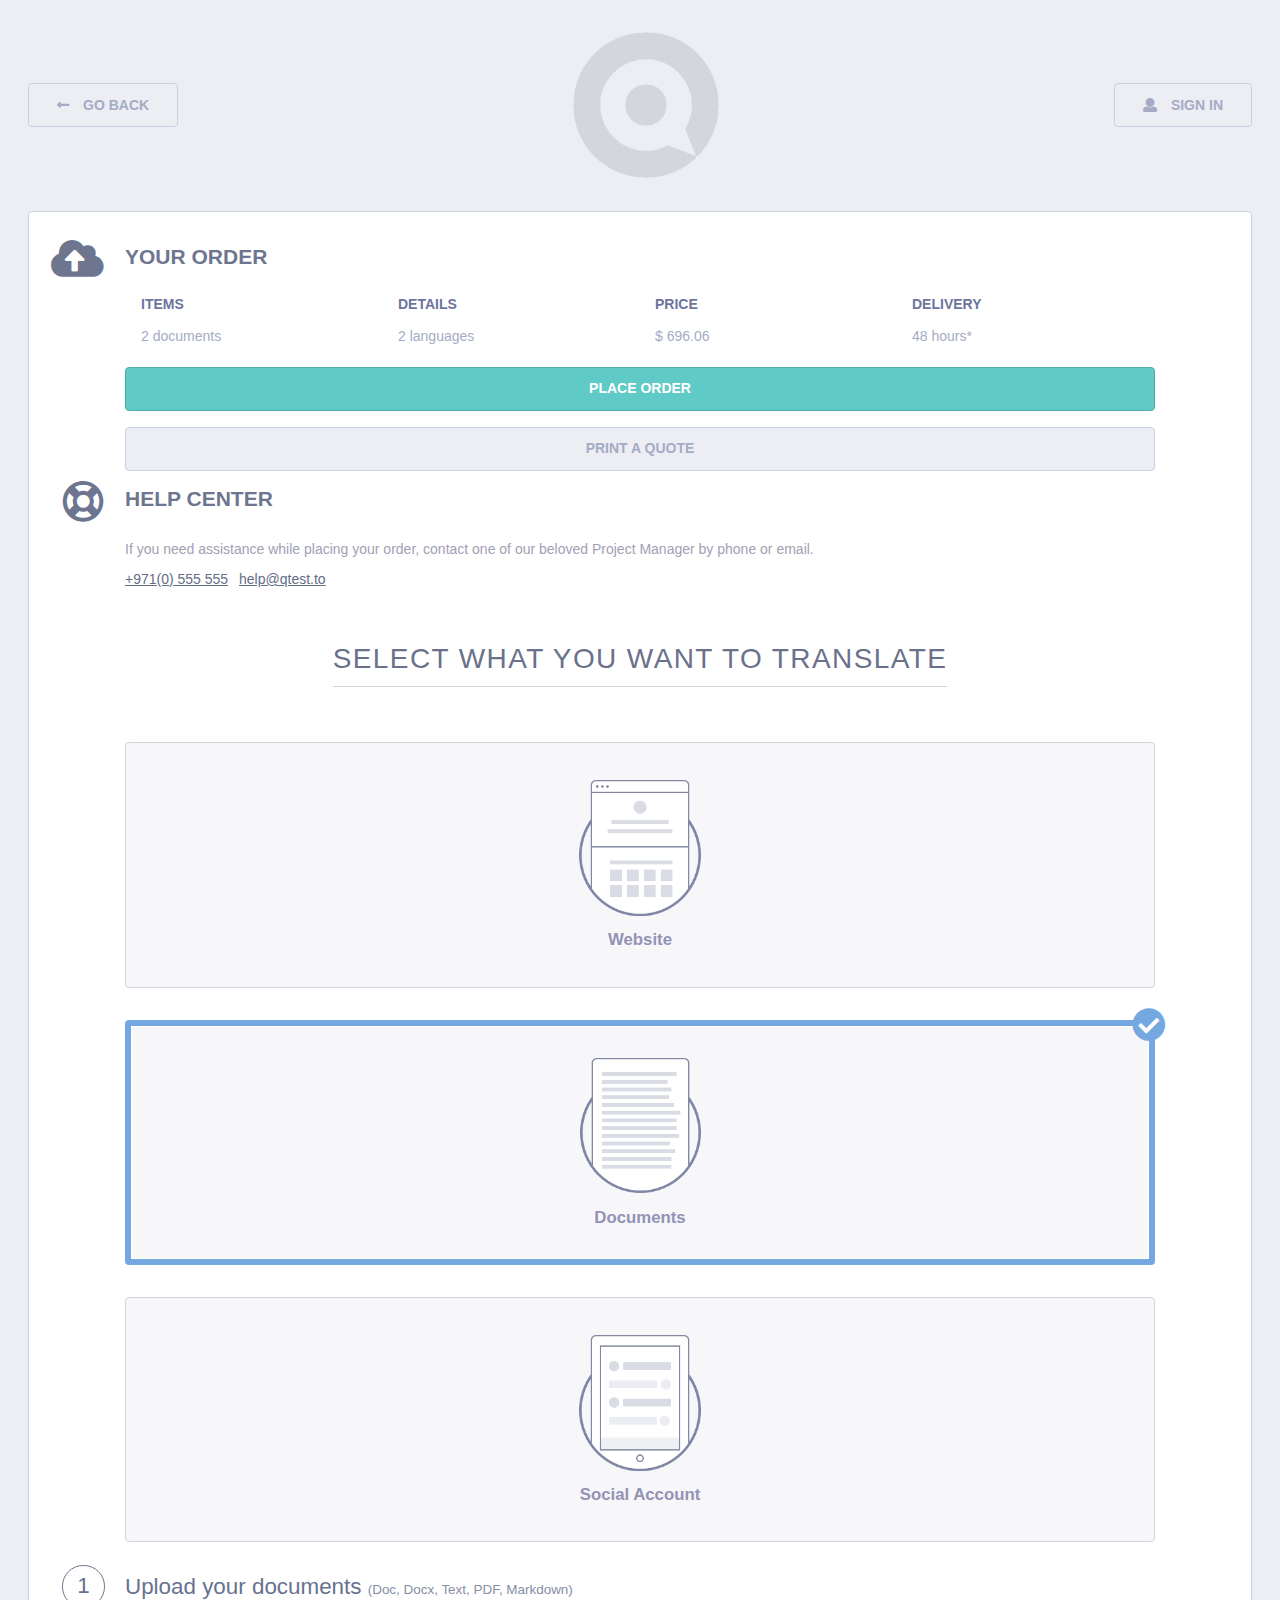
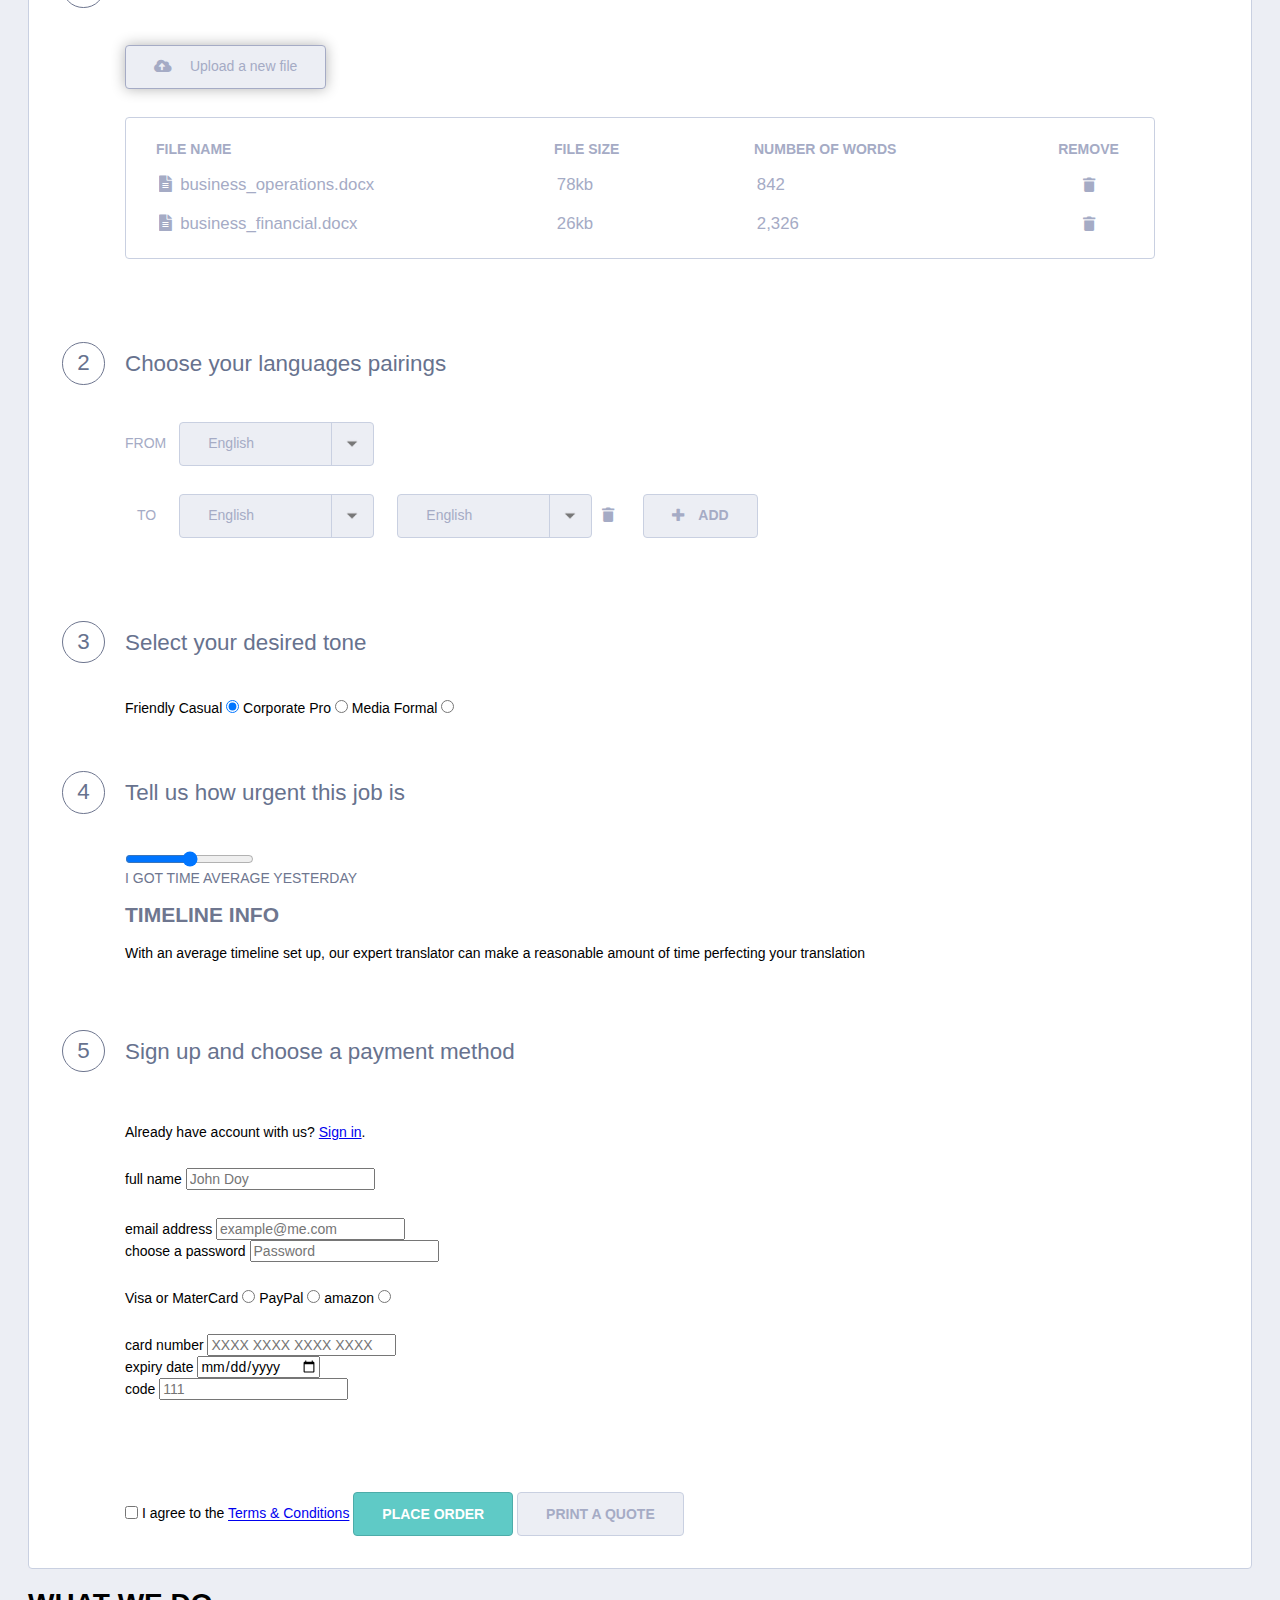
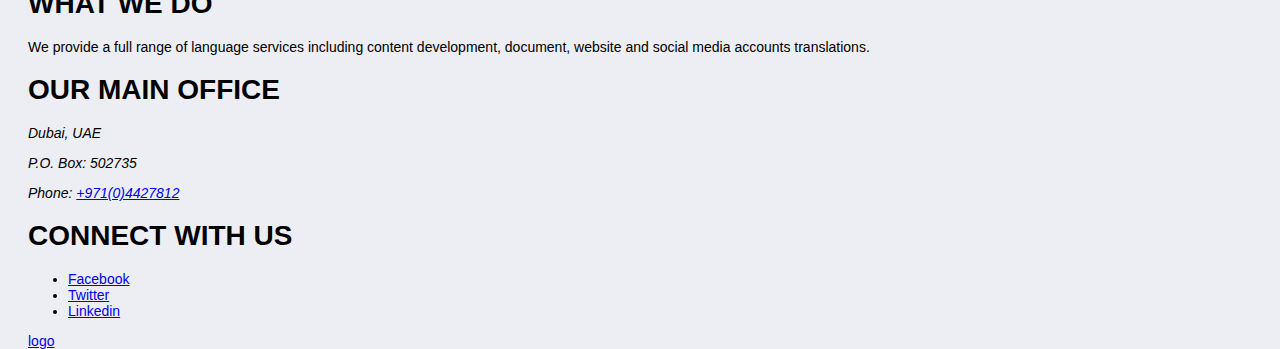
==== index.html @ b9c87af6 "workshop - part X" ====
<!DOCTYPE html>
<html lang="en">
<head>
    <meta charset="UTF-8">
    <title>Form</title>
    <link href="src/styles/main.css" rel="stylesheet" />
</head>
<body>
    <header class="header">
        <div class="container">
            <a href="javascript:void(0);" class="button button-icon fas fa-long-arrow-alt-left">go back</a>
            <a href="javascript:void(0);" class="logo" title="Home">logo</a>
            <button type="button" class="button button-icon fas fa-user">sign in</button>
        </div>
    </header>
    <main class="main">
        <div class="container bg-light">
            <section class="section section-summary">
                <h1>Form</h1>
                <div class="order-info">
                    <h2 class="title title-icon title-order">your order</h2>
                    <table class="table table-summary">
                        <colgroup span="4"></colgroup>
                        <thead>
                            <tr>
                                <th>items</th>
                                <th>details</th>
                                <th>price</th>
                                <th>delivery</th>
                            </tr>
                        </thead>
                        <tbody>
                            <tr>
                                <td>2 documents</td>
                                <td>2 languages</td>
                                <td>$&nbsp;696.06</td>
                                <td>48 hours*</td>
                            </tr>
                        </tbody>
                    </table>
                </div>
                <div class="buttons-group">
                    <button type="submit" class="button button-primary" form="formOrder">place order</button>
                    <button type="button" class="button button-secondary">print a quote</button>
                </div>
                <div class="support-info">
                    <h2 class="title title-icon far fa-life-ring">help center</h2>
                    <p>If you need assistance while placing your order, contact one of our beloved Project Manager by phone or email.</p>
                    <address class="support-info-address">
                        <a href="tel:+9710555555">+971(0) 555 555</a>
                        <a href="mailto:help@qtest.to">help@qtest.to</a>
                    </address>
                </div>
            </section>
            <section class="section section-form">
                <h1>
                    <span class="border-bottom">Select what you want to translate</span>
                </h1>
                <input type="radio" class="translate-type-input" id="website" name="translateType">
                <label for="website" class="translate-type translate-type-website">
                    <span class="translate-title">Website</span>
                </label>
                <input type="radio" class="translate-type-input" id="documents" name="translateType" checked>
                <label for="documents" class="translate-type translate-type-documents">
                    <span class="translate-title">Documents</span>
                </label>
                <input type="radio" class="translate-type-input" id="social" name="translateType">
                <label for="social" class="translate-type translate-type-social">
                    <span class="translate-title">Social account</span>
                </label>
                <form action="#" class="form" id="formOrder">
                    <fieldset class="form-group count-group fieldset-unstyled" data-translate="website">
                        <legend class="legend-styled">Paste URL to your website</legend>
                        <div class="form-group-row">
                            <label for="sourceURL">Paste URL:</label>
                            <input type="url" id="sourceURL" name="sourceURL">
                        </div>
                    </fieldset>
                    <fieldset class="form-group count-group documents-group fieldset-unstyled" data-translate="documents">
                        <legend class="legend-styled">Upload your documents <small class="details">(Doc, Docx, Text, PDF, Markdown)</small></legend>
                        <div class="form-group-row">
                            <input type="file"
                                   id="uploadFile"
                                   name="uploadFile"
                                   class="file-input"
                                   accept=".doc,.docx,.txt,.pdf,.md,application/msword,application/vnd.openxmlformats-officedocument.wordprocessingml.document,text/plain,application/pdf,text/markdown"
                                   multiple autofocus />
                            <label for="uploadFile" class="input-file-styled button button-icon fas fa-cloud-upload-alt">
                                <span>Upload a new file</span>
                            </label>
                        </div>
                        <div class="form-group-row">
                            <table class="table table-files-list">
                                <colgroup>
                                    <col class="col-file">
                                    <col class="col-size">
                                    <col class="col-amount">
                                    <col class="col-button">
                                </colgroup>
                                <thead>
                                <tr>
                                    <th>file name</th>
                                    <th>file size</th>
                                    <th>number of words</th>
                                    <th class="file-remove-cell">remove</th>
                                </tr>
                                </thead>
                                <tbody>
                                <tr>
                                    <td class="file-name-cell"><div class="file-name">business_operations.docx</div></td>
                                    <td class="file-size-cell">78kb</td>
                                    <td class="file-words-amount-cell">842</td>
                                    <td class="file-remove-cell"><button type="button" class="icon-button button-remove">remove</button></td>
                                </tr>
                                <tr>
                                    <td class="file-name-cell"><div class="file-name">business_financial.docx</div></td>
                                    <td class="file-size-cell">26kb</td>
                                    <td class="file-words-amount-cell">2,326</td>
                                    <td class="file-remove-cell"><button type="button" class="icon-button button-remove">remove</button></td>
                                </tr>
                                </tbody>
                            </table>
                        </div>
                    </fieldset>
                    <fieldset class="form-group count-group fieldset-unstyled" data-translate="social">
                        <legend class="legend-styled">Select social account</legend>
                        <div class="form-group-row">
                            <input type="radio" name="socialAccounts" id="socialFb">
                            <label for="socialFb">Facebook</label>
                            <input type="radio" name="socialAccounts" id="socialTw">
                            <label for="socialTw">Twitter</label>
                            <input type="radio" name="socialAccounts" id="socialLn">
                            <label for="socialLn">Linkedin</label>
                        </div>
                        <div class="form-group-row">
                            <label for="socialId">Enter account name or ID: </label>
                            <input type="text" id="socialId" name="socialId">
                        </div>
                    </fieldset>
                    <fieldset class="form-group count-group fieldset-unstyled lang-group">
                        <legend class="legend-styled">Choose your languages pairings</legend>
                        <div class="form-group-row">
                            <label for="langFrom" class="label">from</label>
                            <select class="select" id="langFrom" title="select original language">
                                <option value="ar">Arabic</option>
                                <option value="zh">Chinese (Mandarin)</option>
                                <option value="nl">Dutch</option>
                                <option value="en" selected>English</option>
                                <option value="fr">French</option>
                                <option value="de">German</option>
                                <option value="pt">Portuguese</option>
                                <option value="uk">Ukrainian</option>
                            </select>
                        </div>
                        <div class="form-group-row">
                            <label for="langTo" class="label">To</label>
                            <select class="select" id="langTo" title="select language to translate">
                                <option value="ar">Arabic</option>
                                <option value="zh">Chinese (Mandarin)</option>
                                <option value="nl">Dutch</option>
                                <option value="en" selected>English</option>
                                <option value="fr">French</option>
                                <option value="de">German</option>
                                <option value="pt">Portuguese</option>
                                <option value="uk">Ukrainian</option>
                            </select>
                            <label for="langTo2" class="lang-additional">additional language</label>
                            <select class="select" id="langTo2" title="select language to translate">
                                <option value="ar">Arabic</option>
                                <option value="zh">Chinese (Mandarin)</option>
                                <option value="nl">Dutch</option>
                                <option value="en" selected>English</option>
                                <option value="fr">French</option>
                                <option value="de">German</option>
                                <option value="pt">Portuguese</option>
                                <option value="uk">Ukrainian</option>
                            </select>
                            <button type="button" class="icon-button button-remove lang-additional" data-lang="langTo2" title="remove additional language">remove additional language</button>
                            <button type="button" class="button button-icon button-add fas fa-plus" title="add language">add</button>
                        </div>
                    </fieldset>
                    <fieldset class="count-group tones-group fieldset-unstyled">
                        <legend class="legend-styled">Select your desired tone</legend>
                        <label class="tone-friendly" for="toneFriendly">Friendly&nbsp;Casual</label>
                        <input type="radio" id="toneFriendly" name="tones" checked />
                        <label class="tone-pro" for="tonePro">Corporate&nbsp;Pro</label>
                        <input type="radio" id="tonePro" name="tones" />
                        <label class="tone-media" for="toneMedia">Media&nbsp;Formal</label>
                        <input type="radio" id="toneMedia" name="tones" />
                    </fieldset>
                    <fieldset class="count-group fieldset-unstyled">
                        <legend class="legend-styled">Tell us how urgent this job is</legend>
                        <div class="range-wrap time-line">
                            <input type="range" id="timeLine" name="timeLane" value="2" min="1" max="3" step="1" />
                            <div class="range-titles">
                                <span class="title range-title">I got time</span>
                                <span class="title range-title">Average</span>
                                <span class="title range-title">Yesterday</span>
                            </div>
                        </div>
                        <div class="timeline-info">
                            <h2 class="title">timeline info</h2>
                            <p>With an <span class="info-link" data-title="the sum of the numbers divided by how many numbers are being averaged">average</span> timeline set up, our expert translator can make a reasonable amount of time perfecting your translation</p>
                        </div>
                    </fieldset>
                    <fieldset class="form-group count-group fieldset-unstyled">
                        <legend class="legend-styled">Sign up and choose a payment method</legend>
                        <p class="form-group-row">Already have account with us? <a href="javascript:void(0);" class="link">Sign in</a>.</p>
                        <div class="form-group-row">
                            <div class="form-group-col">
                                <label for="userName">full name</label>
                                <input type="text" id="userName" name="userName" placeholder="John Doy" pattern="[a-zA-Z\s]+" title="Please enter valid user name. It should contains only letters and whitespaces." />
                            </div>
                        </div>
                        <div class="form-group-row">
                            <div class="form-group-col">
                                <label for="userEmail">email address</label>
                                <input type="email" id="userEmail" name="userEmail" placeholder="example@me.com" title="Please enter valid email address." />
                            </div>
                            <div class="form-group-col">
                                <label for="userPassword">choose a password</label>
                                <input type="password"
                                       id="userPassword"
                                       name="userPassword"
                                       placeholder="Password"
                                       pattern="^(?=.*\d)(?=.*[a-z])(?=.*[A-Z])(?!.*\s).*$"
                                       title="Please enter valid password. It should contain upperCase, lowerCase and number."/>
                            </div>
                        </div>
                        <div class="form-group-row payment-method-group">
                            <label for="visaMaster">
                                <span>Visa or MaterCard</span>
                                <input type="radio" id="visaMaster" name="paymentMethod">
                            </label>
                            <label for="payPal">
                                <span>PayPal</span>
                                <input type="radio" id="payPal" name="paymentMethod">
                            </label>
                            <label for="amazon">
                                <span>amazon</span>
                                <input type="radio" id="amazon" name="paymentMethod">
                            </label>
                        </div>
                        <div class="form-group-row">
                            <div class="form-group-col">
                                <div class="form-group-col">
                                    <label for="cardNum">card number</label>
                                    <input type="text" id="cardNum" name="cardNum" placeholder="XXXX XXXX XXXX XXXX" pattern="((\d){4}[\s-]?){4}" title="Please enter valid card number." />
                                </div>
                                <div class="form-group-col">
                                    <label for="cardExpDate">expiry date</label>
                                    <input type="date" id="cardExpDate" name="cardExpDate" min="2018-02-08" />
                                </div>
                                <div class="form-group-col">
                                    <label for="cardCVV">code</label>
                                    <input type="password" id="cardCVV" name="cardCVV" placeholder="111" pattern="(\d){3}" title="Please enter valid CVV (3 digits)" />
                                </div>
                            </div>
                        </div>
                    </fieldset>
                    <div class="form-group finalize-group text-right">
                        <input id="terms" name="terms" type="checkbox" />
                        <label for="terms">I agree to the
                            <a href="javascript:void(0);">Terms&nbsp;&amp;&nbsp;Conditions</a>
                        </label>
                        <button type="submit" class="button button-primary">place order</button>
                        <button type="button" class="button button-secondary">print a quote</button>
                    </div>
                </form>
            </section>
        </div>
    </main>
    <footer class="footer">
        <div class="container grid">
            <div class="col-1">
                <h1 class="title">What we do</h1>
                <p>We provide a full range of language services including content development, document, website and social media accounts translations.</p>
            </div>
            <div class="col-1">
                <h1 class="title">Our main office</h1>
                <address>
                    <p>Dubai, UAE</p>
                    <p>P.O. Box: 502735</p>
                    <p>Phone: <a href="tel:+97104427812">+971(0)4427812</a></p>
                </address>
            </div>
            <div class="col-1">
                <h1 class="title">Connect with us</h1>
                <ul>
                    <li><a href="javascript:void(0);" class="social-link">Facebook</a></li>
                    <li><a href="javascript:void(0);" class="social-link">Twitter</a></li>
                    <li><a href="javascript:void(0);" class="social-link">Linkedin</a></li>
                </ul>
            </div>
            <div class="col-auto">
                <a href="javascript:void(0);" class="logo">logo</a>
            </div>
        </div>
    </footer>
</body>
</html>
---- src/styles/main.css ----
@import "normalize.css";
@import "grid.css";
@import "fonts.css";

:root {
    --padding-global-vertical: 1rem;
    --padding-global-hor: 6rem;
    --font-size-base: 14px;
    --font-family-base: sans-serif;
    --bg-base-color: #eceef4;
    --bg-light-color: #fff;
    --border-color: #c9d0e1;
    --border-radius: 4px;
}

body {
    font-size: var(--font-size-base);
    font-family: var(--font-family-base);
    background-color: var(--bg-base-color);
}

.bg-light {
    background-color: var(--bg-light-color);
}

.header > .container {
    margin-top: 2rem;
    margin-bottom: 2rem;
    display: flex;
    justify-content: space-between;
    align-items: center;
}

.header .logo {
    width: 12%;
    height: 0;
    padding-bottom: 12%;
    background: url("../images/logo-black-01.png") center no-repeat;
    background-size: contain;
    color: transparent;
    outline: none;
}

.header .logo:hover {
    opacity: .8;
}

.header .logo:focus,
.header .logo:active {
    background-image: url("../images/logo-black-02.png");
}

.label {
    text-transform: uppercase;
    color: #a5abc5;
}

.button, .select {
    display: inline-block;
    padding: .8em 2em;
    font-size: 1em;
    line-height: 1.4;
    text-decoration: none;
    outline: none;
    color: #a5abc5;
    background: #eceef4;
    border: 1px solid #c9d0e1;
    border-radius: var(--border-radius);
    cursor: pointer;
}

.button {
    font-weight: bold;
    text-transform: uppercase;
}

.select {
    padding-right: 3em;
    background-image: url("../images/select_arrow.png"),
    linear-gradient(-90deg, transparent calc(3em - 1px), #c9d0e1 calc(3em - 1px), #c9d0e1 3em, transparent 3em);
    background-position: right 1em center, right;
    background-repeat: no-repeat;
    background-size: 1em, auto;
    overflow: hidden;
    text-overflow: ellipsis;
    -moz-appearance: none;
    -webkit-appearance: none;
    appearance: none;
}

.select::-ms-expand {
    display: none; /* to ie 10 */
}

.select:-moz-focusring {
    color: transparent;
    text-shadow: 0 0 0 #a5abc5;
}

.button:hover, .select:hover {
    opacity: .8;
    box-shadow: 0 0 8px rgba(0, 0, 0, .2);
}

.button:focus,
.select:focus,
.file-input:focus + .button,
.button:active,
.select:active,
.file-input:active + .button {
    border-color: #a5abc5;
    box-shadow: 0 0 14px rgba(0, 0, 0, .3);
}

.button-icon:before {
    padding-right: 1em;
}

.main > .container {
    padding: var(--padding-global-vertical) var(--padding-global-hor) calc(var(--padding-global-vertical) * 2);
    border: 1px solid var(--border-color);
    border-radius: var(--border-radius);
}

.section-summary > h1 {
    position: absolute;
    clip: rect(0, 0, 0, 0);
    clip-path: inset(50%);
    overflow: hidden;
    z-index: -1;
}

.title {
    text-transform: uppercase;
}

.title-icon {
    font-weight: bold;
    position: relative;
}

.title-icon:before {
    position: absolute;
    font-size: 2em;
    line-height: 1;
    right: 100%;
    margin-right: .5em;
    margin-top: -.2em;
}

.title-order:before {
    content: '\f382';
}

.bg-light .title {
    color: #6e768f;
}

.table {
    margin: 1em 0;
    width: 100%;
    table-layout: fixed;
}

.table th {
    text-align: left;
    text-transform: uppercase;
}

.table td {
    color: #a5abc5;
}

.table-summary th {
    width: 25%;
    color: #6d759d;
}

.table-files-list {
    padding: 1em;
    border: 1px solid var(--border-color);
    border-radius: var(--border-radius);
}

.table-files-list .col-file {
    width: 40%;
}

.table-files-list .col-size {
    width: 20%;
}

.table-files-list .col-amount {
    width: 30%;
}

.table-files-list .col-button {
    width: 10%;
}

.table-files-list th {
    color: #a5abc5;
}

.table th, .table td {
    padding: .5em 1em;
    overflow: hidden;
    text-overflow: ellipsis;
}

.table-files-list td {
    font-size: 1.2em;
}

.table-files-list .file-name:before {
    content: '\f15c';
    font-family: "Font Awesome 5 Free", sans-serif;
    font-weight: 900;
    margin-right: .5em;
}

.table-files-list .file-name {
    overflow: hidden;
    text-overflow: ellipsis;
}

.table-files-list .file-remove-cell {
    text-align: center;
}

.section-summary .buttons-group button {
    width: 100%;
}

.section-summary .buttons-group button:not(:first-child) {
    margin-top: 1rem;
}

.button-primary {
    color: #fff;
    background-color: #5fcac6;
    border-color: #4daca9;
}

.support-info {
    color: #a3a0b4;
}

.support-info-address {
    font-style: normal;
}

.support-info-address a {
    color: #636e88;
}

.support-info-address a + a {
    margin-left: .5em;
}

.support-info-address a:hover,
.support-info-address a:focus {
    opacity: .8;
    text-decoration: none;
}

.border-bottom {
    display: inline-block;
    position: relative;
}

.border-bottom:after {
    content: "";
    position: absolute;
    top: 100%;
    left: 0; right: 0;
    border-bottom: 1px solid #d2d3dc;
}

.section-form > h1 {
    margin: 2em auto;
    text-align: center;
    font-weight: normal;
    letter-spacing: .05em;
    text-transform: uppercase;
    color: #6a718b;
}

.section-form > h1 .border-bottom {
    padding-bottom: .4em;
}

.translate-type {
    margin: 2rem auto;
    display: block;
    border: 1px solid #d2d5dc;
    padding: 5px;
    background-color: #f7f7fa;
    position: relative;
    border-radius: var(--border-radius);
    cursor: pointer;
}

.translate-type:hover {
    box-shadow: 0 0 10px #000;
}

.translate-type-input {
    position: absolute;
    clip-path: inset(50%);
    clip: rect(0, 0, 0, 0);
}

input.translate-type-input:checked + label.translate-type {
    border-width: 6px;
    border-color: #75a7e1;
    padding: 0;
    box-shadow: inset 0 0 0 1px #fff;
}

input.translate-type-input:checked + label.translate-type:hover,
input.translate-type-input:checked:focus + label.translate-type {
    box-shadow: inset 0 0 0 1px #fff, 0 0 10px #000;
}

.translate-type:before {
    content: '\f058';
    font-family: "Font Awesome 5 Free", sans-serif;
    font-weight: 900;
    font-size: 2.4em;
    position: absolute;
    right: -.4em;
    top: -.4em;
    width: .8em;
    line-height: .8em;
    text-indent: -.1em;
    color: #75a7e1;
    background-color: #fff;
    border-radius: 50%;
    display: none;
    z-index: 1;
}

.translate-type-input:checked + .translate-type:before {
    display: block;
}

.translate-title {
    position: relative;
    text-align: center;
    display: block;
    padding-top: 150px;
    margin: 2rem;
    font-size: 1.2em;
    font-weight: bold;
    color: #9392b5;
    white-space: nowrap;
    overflow: hidden;
    text-overflow: ellipsis;
    text-transform: capitalize;
}

.translate-title:before {
    content: '';
    position: absolute;
    left: 0;
    right: 0;
    top: 0;
    bottom: 2em;
    background-position: top center;
    background-repeat: no-repeat;
    background-size: contain;
}

.translate-type-website .translate-title:before {
    background-image: url("../images/translate-website.png");
}

.translate-type-documents .translate-title:before {
    background-image: url("../images/translate-documents.png");
}

.translate-type-social .translate-title:before {
    background-image: url("../images/translate-social.png");
}

[data-translate] {
    display: none;
}

input[id=website]:checked ~ form [data-translate=website],
input[id=documents]:checked ~ form [data-translate=documents],
input[id=social]:checked ~ form [data-translate=social] {
    display: block;
}

.fieldset-unstyled {
    padding: 0;
    margin: 0 0 4rem;
    border: none;
}

.section-form {
    counter-reset: count;
}

.count-group .legend-styled:before {
    content: counter(count);
    counter-increment: count;
    position: absolute;
    top: -.4em;
    left: -1.8em;
    width: 1.8em;
    line-height: 1.8em;
    margin-left: -1em;
    text-align: center;
    border-radius: 50%;
    border: 1px solid #6e768f;
}

.legend-styled {
    display: block;
    margin-top: 2em;
    margin-bottom: 2em;
    position: relative;
    color: #67728e;
    font-size: calc(var(--font-size-base) * 1.6);
}

.details {
    font-size: .6em;
    opacity: .8;
}

.button-icon.input-file-styled {
    display: inline-block;
    text-transform: none;
    font-weight: normal;
}

.file-input {
    position: absolute;
    clip-path: inset(50%);
    clip: rect(0, 0, 0, 0);
}

.button-remove {
    border: none;
    background: none;
    outline: none;
    font-size: 0;
    color: #a5abc5;
    cursor: pointer;
}

.button-remove:before {
    content: '\f1f8';
    font-size: var(--font-size-base);
}

.button-remove:hover {
    opacity: 0.8;
}

.button-remove:focus {
    text-shadow: 0 0 10px #76a7e1;
}

.form-group-row {
    margin-bottom: 2em;
}

.lang-group .select,
.lang-group .button {
    margin-left: 1.2rem;
}

.lang-group .label:first-child {
    display: inline-block;
    width: 4ch;
    text-align: right;
}

label.lang-additional {
    position: absolute;
    clip-path: inset(50%);
    clip: rect(0, 0, 0, 0);
}

[class*=icon] {
    font-family: sans-serif;
}

[class*=icon]:before, [class*=icon].fa:before, [class*=icon].fas:before {
    font-family: "Font Awesome 5 Free", sans-serif;
    font-weight: 900;
}

[class*=icon].far:before {
    font-family: 'Font Awesome 5 Free', sans-serif;
    font-weight: 400;
}

[class*=icon].fab:before {
    font-family: 'Font Awesome 5 Brands', sans-serif;
    font-weight: 400;
}
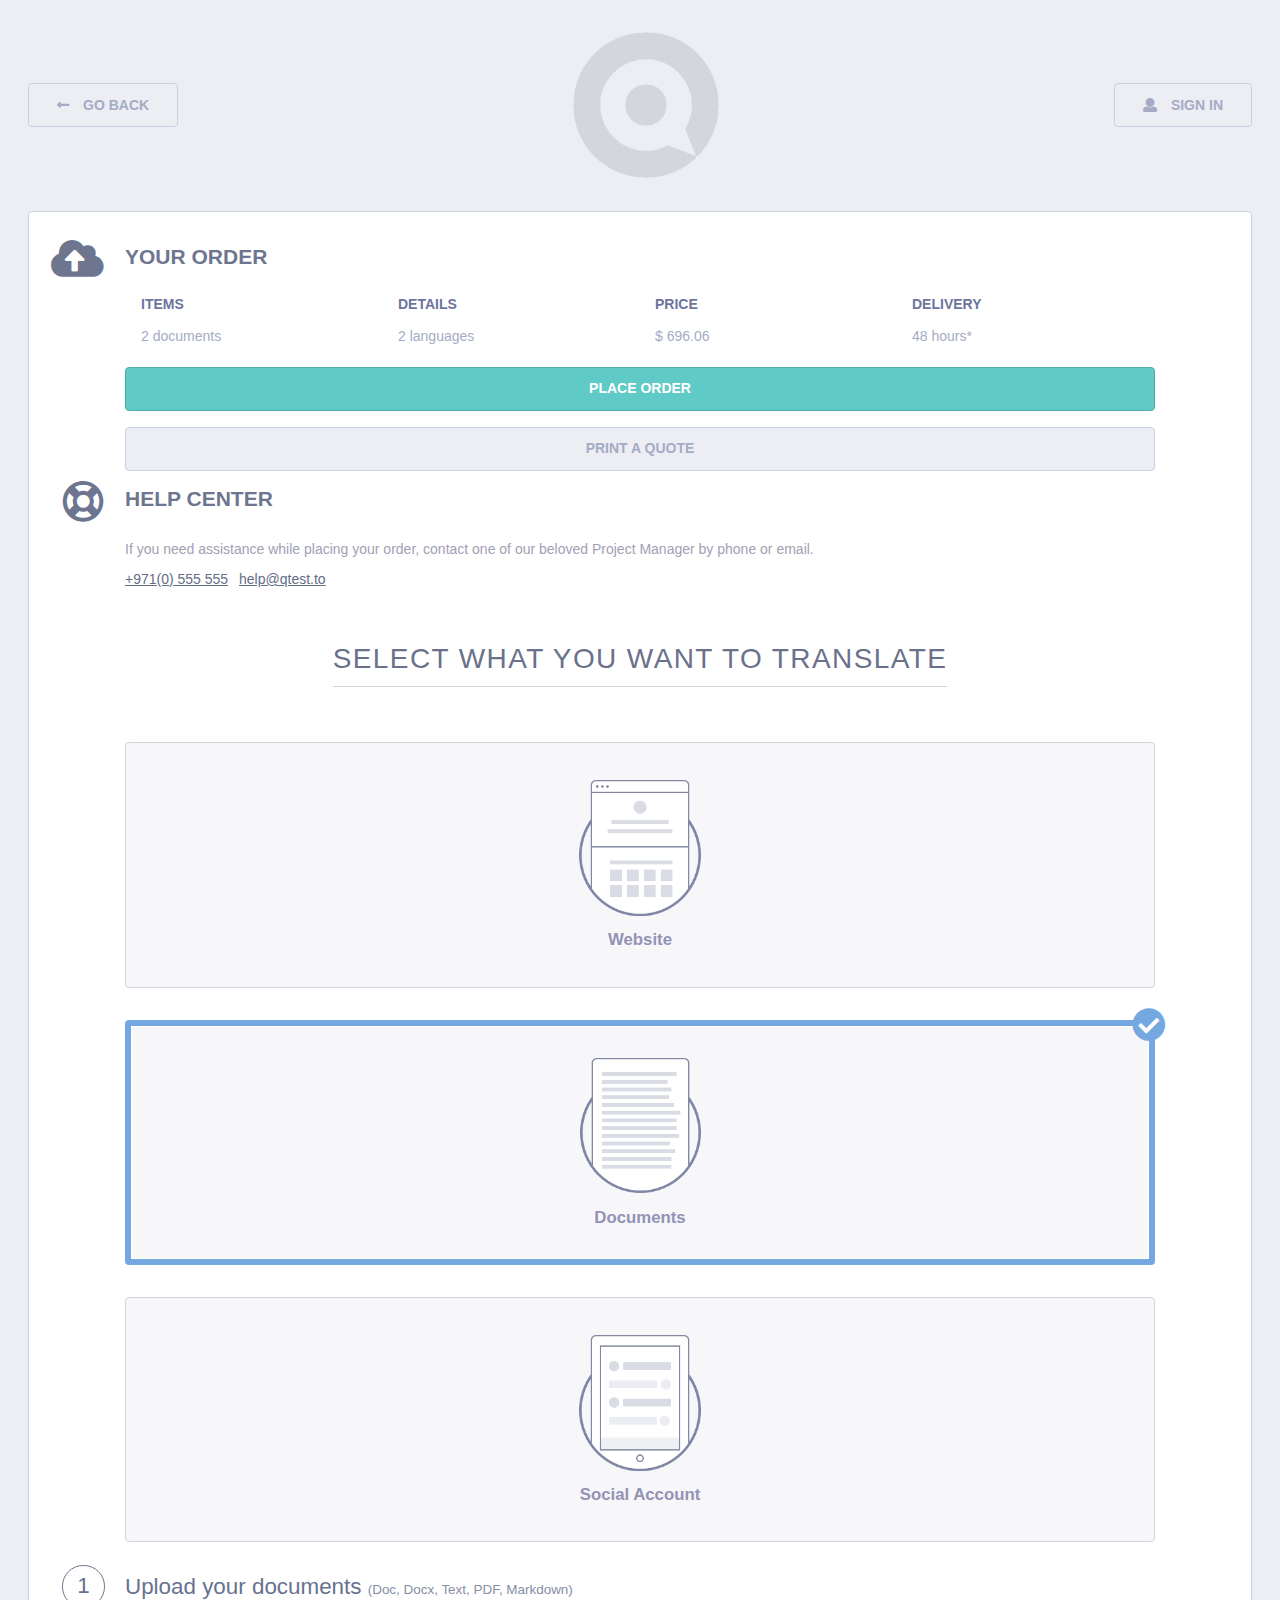
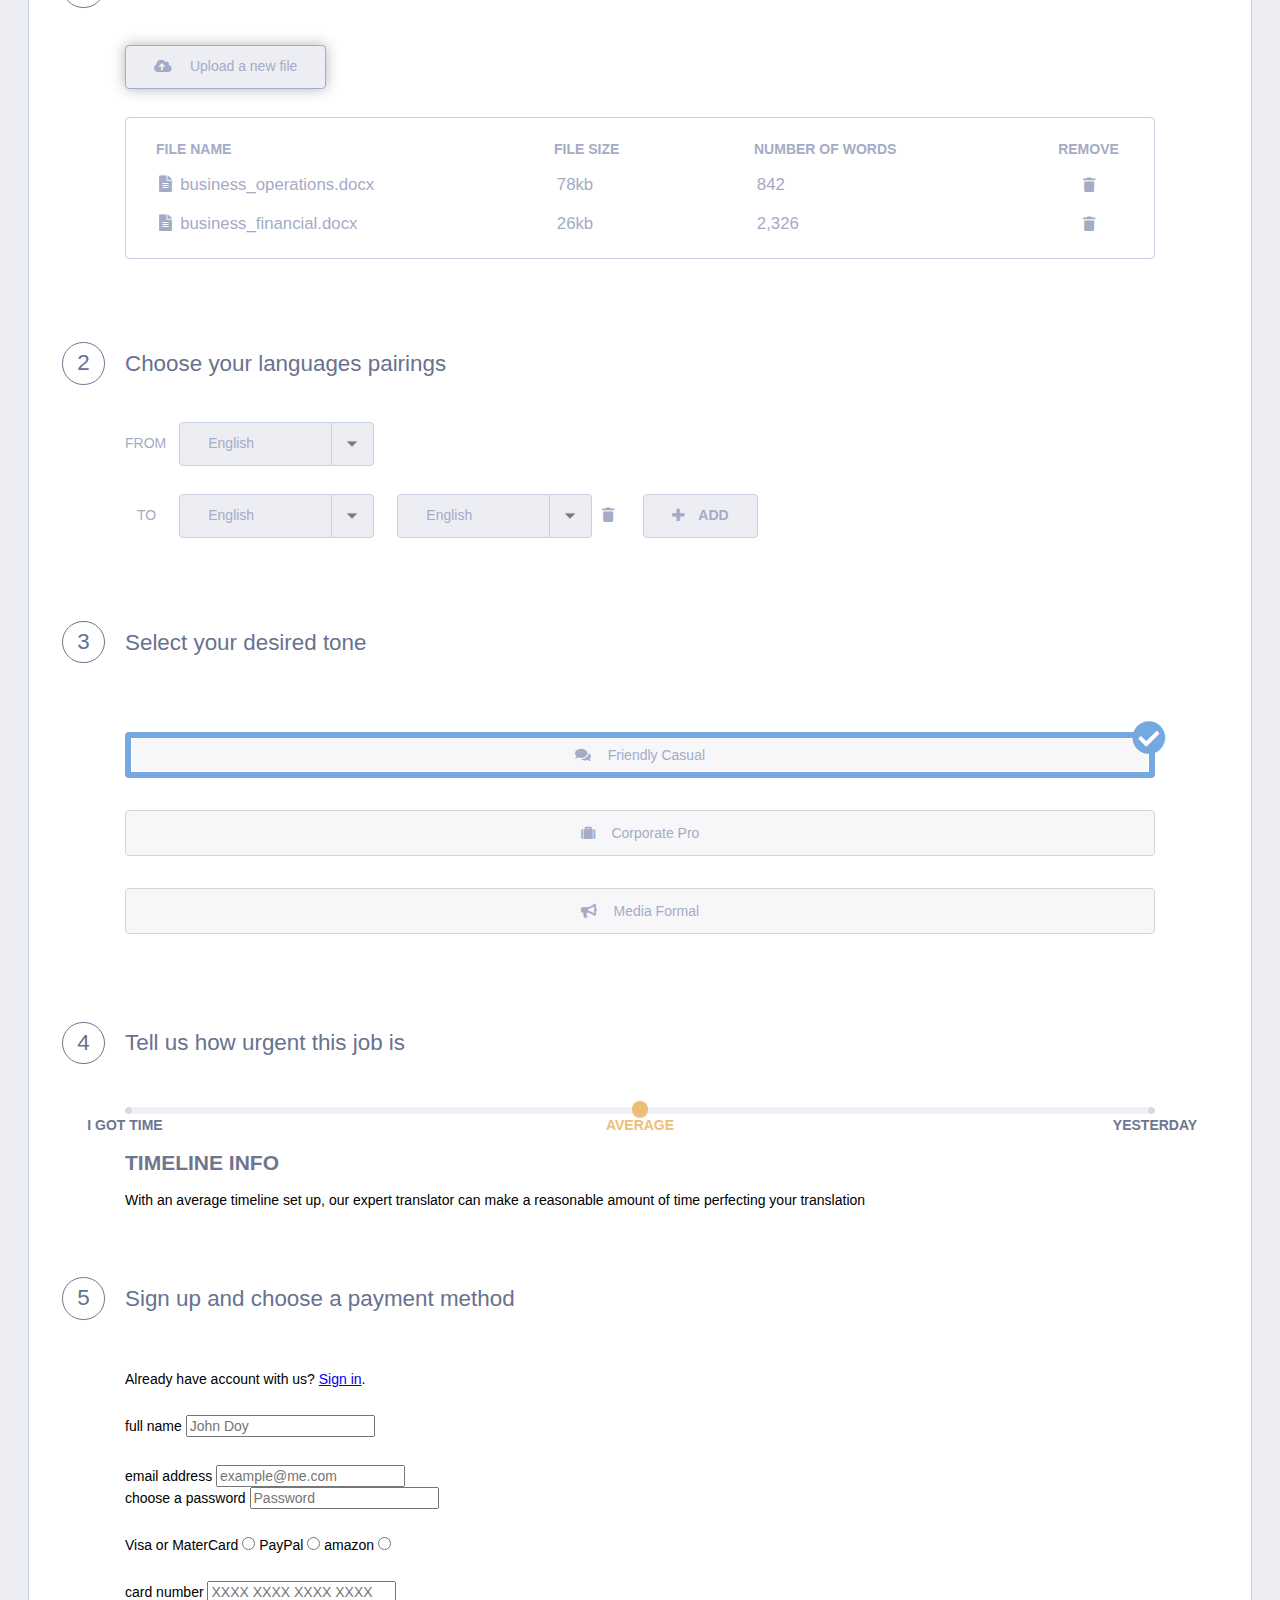
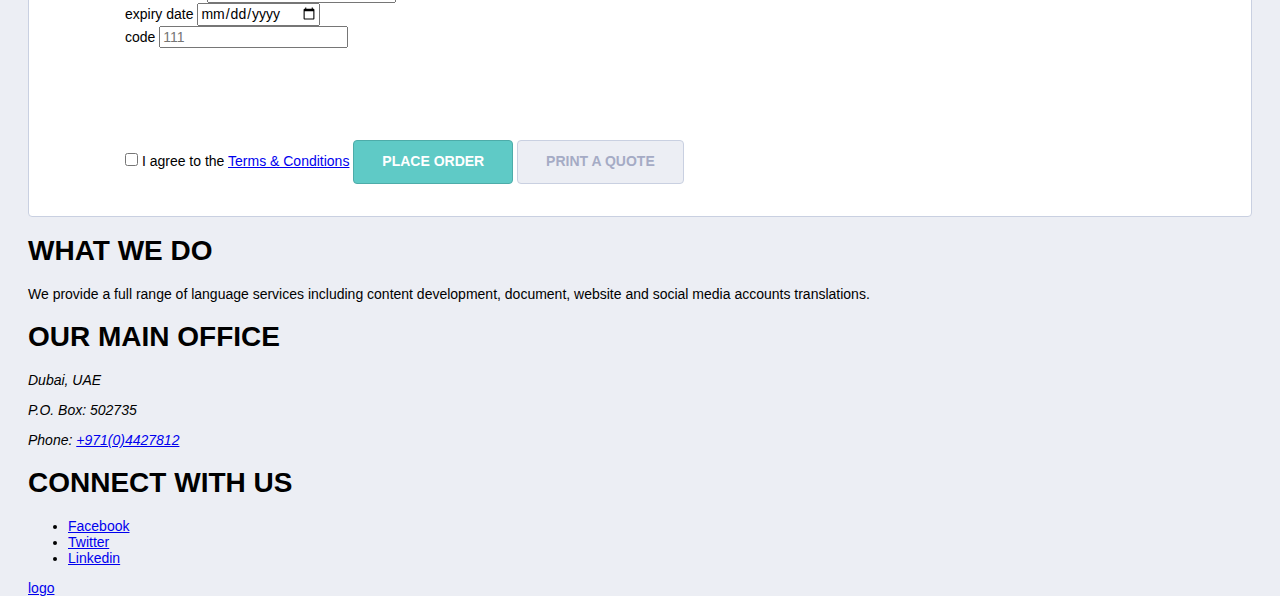
==== commit 0a8f9bba: "workshop - part XI" ====
--- a/index.html
+++ b/index.html
@@ -181,17 +181,25 @@
                     </fieldset>
                     <fieldset class="count-group tones-group fieldset-unstyled">
                         <legend class="legend-styled">Select your desired tone</legend>
-                        <label class="tone-friendly" for="toneFriendly">Friendly&nbsp;Casual</label>
-                        <input type="radio" id="toneFriendly" name="tones" checked />
-                        <label class="tone-pro" for="tonePro">Corporate&nbsp;Pro</label>
-                        <input type="radio" id="tonePro" name="tones" />
-                        <label class="tone-media" for="toneMedia">Media&nbsp;Formal</label>
-                        <input type="radio" id="toneMedia" name="tones" />
+                        <input class="tone-input" type="radio" id="toneFriendly" name="tones" checked />
+                        <label class="tone-label tone-friendly" for="toneFriendly">
+                            <span class="tone-title tone-icon fas fa-comments">Friendly&nbsp;Casual</span>
+                        </label>
+                        <input class="tone-input" type="radio" id="tonePro" name="tones" />
+                        <label class="tone-label tone-pro" for="tonePro">
+                            <span class="tone-title tone-icon fa fa-suitcase">Corporate&nbsp;Pro</span>
+                        </label>
+                        <input class="tone-input" type="radio" id="toneMedia" name="tones" />
+                        <label class="tone-label tone-media" for="toneMedia">
+                            <span class="tone-title tone-icon fas fa-bullhorn">Media&nbsp;Formal</span>
+                        </label>
                     </fieldset>
                     <fieldset class="count-group fieldset-unstyled">
                         <legend class="legend-styled">Tell us how urgent this job is</legend>
                         <div class="range-wrap time-line">
-                            <input type="range" id="timeLine" name="timeLane" value="2" min="1" max="3" step="1" />
+                            <div class="range-input-wrap">
+                                <input type="range" id="timeLine" name="timeLine" value="2" min="1" max="3" step="1" />
+                            </div>
                             <div class="range-titles">
                                 <span class="title range-title">I got time</span>
                                 <span class="title range-title">Average</span>
--- a/src/styles/main.css
+++ b/src/styles/main.css
@@ -290,7 +290,8 @@
     padding-bottom: .4em;
 }
 
-.translate-type {
+.translate-type,
+.tone-label {
     margin: 2rem auto;
     display: block;
     border: 1px solid #d2d5dc;
@@ -301,17 +302,20 @@
     cursor: pointer;
 }
 
-.translate-type:hover {
+.translate-type:hover,
+.tone-label:hover {
     box-shadow: 0 0 10px #000;
 }
 
-.translate-type-input {
+.translate-type-input,
+.tone-input {
     position: absolute;
     clip-path: inset(50%);
     clip: rect(0, 0, 0, 0);
 }
 
-input.translate-type-input:checked + label.translate-type {
+input.translate-type-input:checked + label.translate-type,
+input.tone-input:checked + label.tone-label {
     border-width: 6px;
     border-color: #75a7e1;
     padding: 0;
@@ -319,11 +323,14 @@
 }
 
 input.translate-type-input:checked + label.translate-type:hover,
-input.translate-type-input:checked:focus + label.translate-type {
+input.tone-input:checked + label.tone-label:hover,
+input.translate-type-input:checked:focus + label.translate-type,
+input.tone-input:checked:focus + label.tone-label {
     box-shadow: inset 0 0 0 1px #fff, 0 0 10px #000;
 }
 
-.translate-type:before {
+.translate-type:before,
+.tone-label:before {
     content: '\f058';
     font-family: "Font Awesome 5 Free", sans-serif;
     font-weight: 900;
@@ -341,7 +348,8 @@
     z-index: 1;
 }
 
-.translate-type-input:checked + .translate-type:before {
+.translate-type-input:checked + .translate-type:before,
+.tone-input:checked + .tone-label:before {
     display: block;
 }
 
@@ -487,6 +495,176 @@
     clip: rect(0, 0, 0, 0);
 }
 
+.tone-label {
+    padding: 1em;
+    text-align: center;
+}
+
+input.tone-input:checked + label.tone-label {
+    padding: calc(1em - 5px);
+}
+
+.tone-title {
+    font-weight: normal;
+    color: #a5abc5;
+}
+
+.tone-icon:before {
+    margin-right: 1.2em;
+}
+
+input[type=range] {
+    -webkit-appearance: none; /* Hides the slider so that custom slider can be made */
+    width: 100%; /* Specific width is required for Firefox. */
+    background: transparent; /* Otherwise white in Chrome */
+}
+
+input[type=range]:focus {
+    outline: none;
+}
+
+/* Special styling for thumbWebKit/Blink */
+input[type=range]::-webkit-slider-thumb {
+    -webkit-appearance: none;
+    border: none;
+    height: 1.2em;
+    width: 1.2em;
+    border-radius: 50%;
+    background: #edbe75;
+    cursor: pointer;
+    margin-top: -.425em; /* You need to specify a margin in Chrome, but in Firefox and IE it is automatic */
+}
+
+/* All the same stuff for Firefox */
+input[type=range]::-moz-range-thumb {
+    border: none;
+    height: 1.2em;
+    width: 1.2em;
+    border-radius: 50%;
+    background: #edbe75;
+    cursor: pointer;
+}
+
+/* All the same stuff for IE */
+input[type=range]::-ms-thumb {
+    border: none;
+    height: 1.2em;
+    width: 1.2em;
+    border-radius: 50%;
+    background: #edbe75;
+    cursor: pointer;
+}
+
+input[type=range]:focus::-webkit-slider-thumb {
+    border: 1px solid #76a7e1;
+    box-shadow: 0 0 7px rgba(0, 0, 0, .3);
+}
+
+input[type=range]:focus::-moz-range-thumb {
+    border: 1px solid #76a7e1;
+    box-shadow: 0 0 7px rgba(0, 0, 0, .3);
+}
+
+input[type=range]:focus::-ms-thumb {
+    border: 1px solid #76a7e1;
+    box-shadow: 0 0 7px rgba(0, 0, 0, .3);
+}
+
+input[type=range]::-webkit-slider-runnable-track {
+    width: 100%;
+    height: .5em;
+    cursor: pointer;
+    background-color: #eff0f5;
+    background-image: radial-gradient(.25em at .25em center, #d6d8e2 0, #d6d8e2 .25em, #eff0f5 .25em),
+                      radial-gradient(.25em at .25em center, #d6d8e2 0, #d6d8e2 .25em, #eff0f5 .25em),
+                      radial-gradient(.25em at .25em center, #d6d8e2 0, #d6d8e2 .25em, #eff0f5 .25em);
+    background-size: .5em .5em;
+    background-position: left center, center, right center;
+    background-repeat: no-repeat;
+    border-radius: .25em;
+}
+
+input[type=range]::-moz-range-track {
+    width: 100%;
+    height: .5em;
+    cursor: pointer;
+    background-color: #eff0f5;
+    background-image: radial-gradient(.25em at .25em center, #d6d8e2 0, #d6d8e2 .25em, #eff0f5 .25em),
+                      radial-gradient(.25em at .25em center, #d6d8e2 0, #d6d8e2 .25em, #eff0f5 .25em),
+                      radial-gradient(.25em at .25em center, #d6d8e2 0, #d6d8e2 .25em, #eff0f5 .25em);
+    background-size: .5em .5em;
+    background-position: left center, center, right center;
+    background-repeat: no-repeat;
+    border-radius: .25em;
+}
+
+input[type=range]::-ms-track {
+    width: 100%;
+    height: 1.2em;
+    /* Hides the slider so custom styles can be added */
+    background: transparent;
+    border-color: transparent;
+    color: transparent;
+    cursor: pointer;
+}
+
+/* Left side of track IE */
+input[type=range]::-ms-fill-lower {
+    height: .5em;
+    background-color: #eff0f5;
+    background-image: radial-gradient(.25em at .25em center, #d6d8e2 0, #d6d8e2 .25em, #eff0f5 .25em);
+    background-size: .5em .5em;
+    background-position: left center;
+    background-repeat: no-repeat;
+    border-radius: .25em 0 0 .25em;
+}
+
+/* Right side of track IE */
+input[type=range]::-ms-fill-upper {
+    height: .5em;
+    background-color: #eff0f5;
+    background-image: radial-gradient(.25em at .25em center, #d6d8e2 0, #d6d8e2 .25em, #eff0f5 .25em);
+    background-size: .5em .5em;
+    background-position: right center;
+    background-repeat: no-repeat;
+    border-radius: 0 .25em .25em 0;
+}
+
+input[type=range]:focus::-webkit-slider-runnable-track {
+    box-shadow: 0 0 7px rgba(0, 0, 0, .3);
+}
+
+input[type=range]:focus::-moz-range-track {
+    box-shadow: 0 0 7px rgba(0, 0, 0, .3);
+}
+
+input[type=range]:focus::-ms-track {
+    box-shadow: 0 0 7px rgba(0, 0, 0, .3);
+}
+
+.range-titles {
+    display: flex;
+    justify-content: space-between;
+}
+
+.range-title {
+    width: 20%;
+    text-align: center;
+    font-weight: bold;
+}
+
+.range-title:first-child {
+    margin-left: -10%;
+}
+
+.range-title:not(:first-child):not(:last-child) {
+    color: #edbe75;
+}
+
+.range-title:last-child {
+    margin-right: -10%;
+}
+
 [class*=icon] {
     font-family: sans-serif;
 }
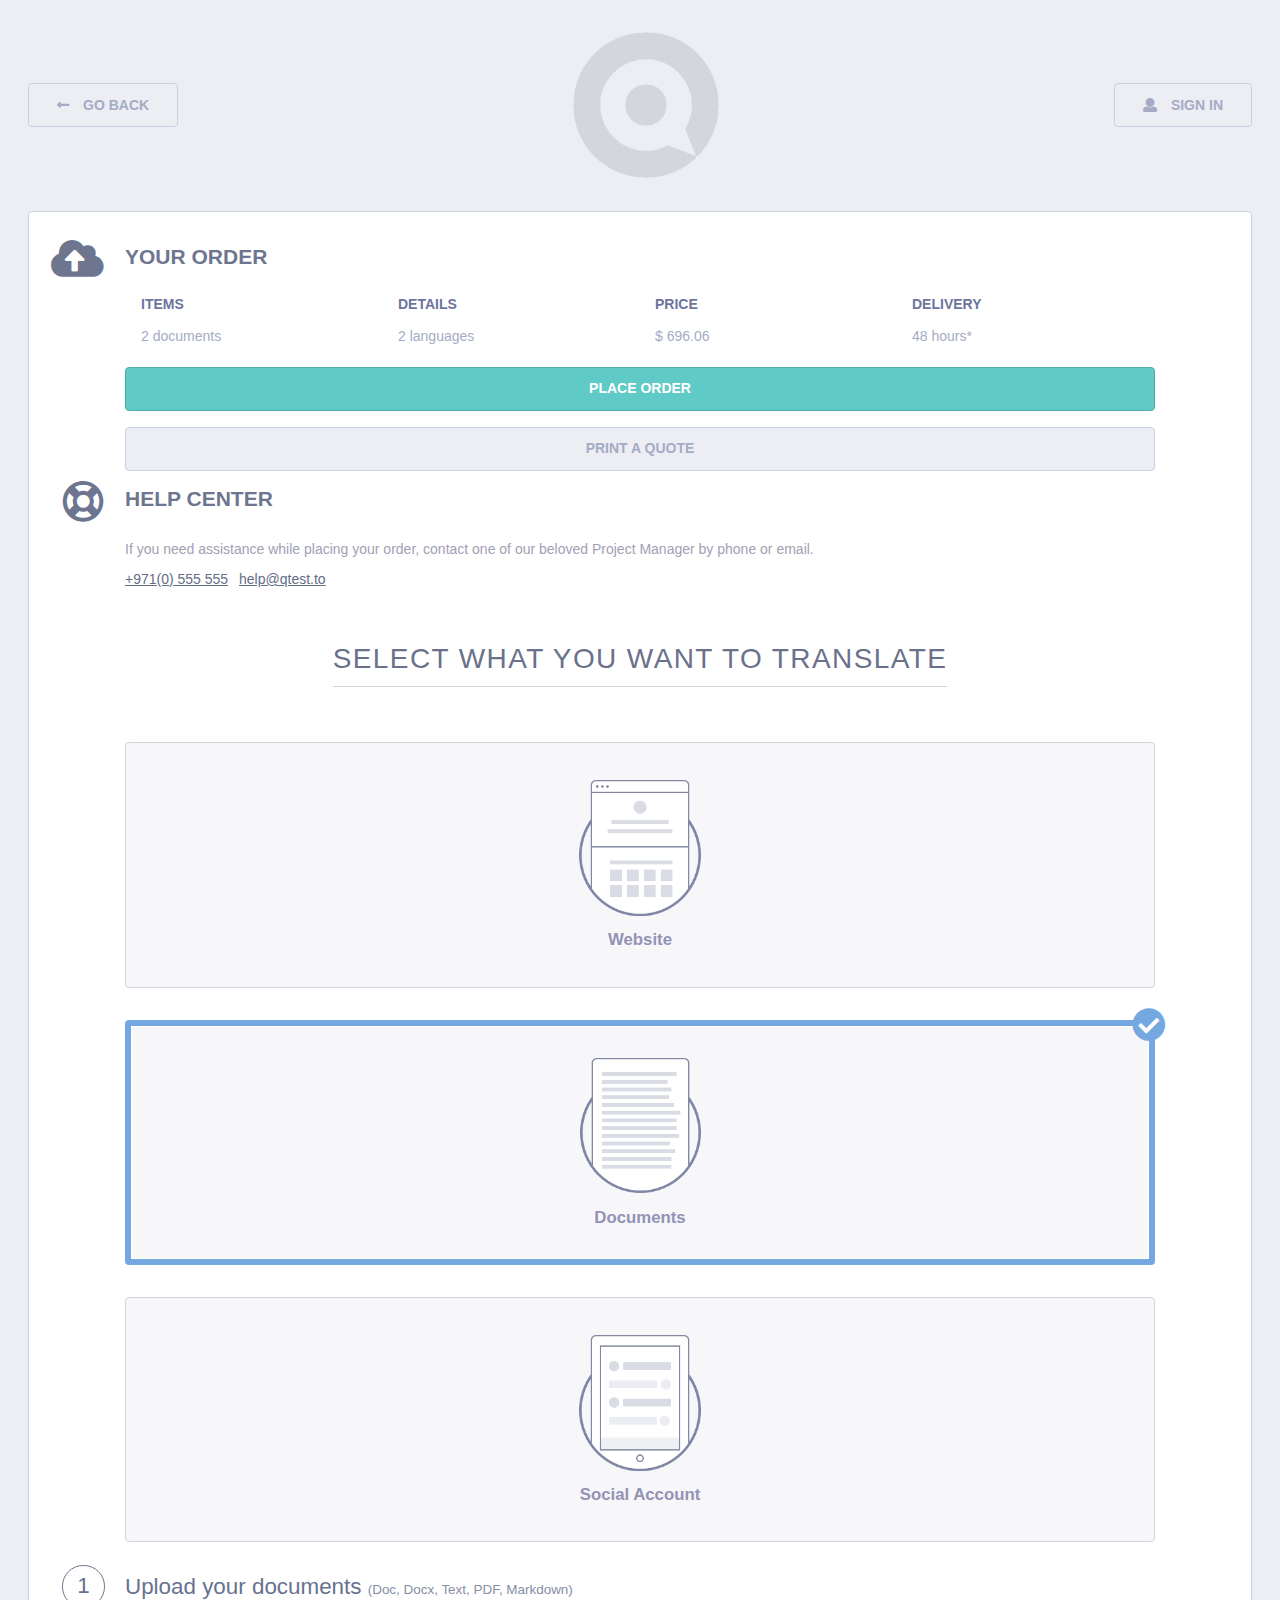
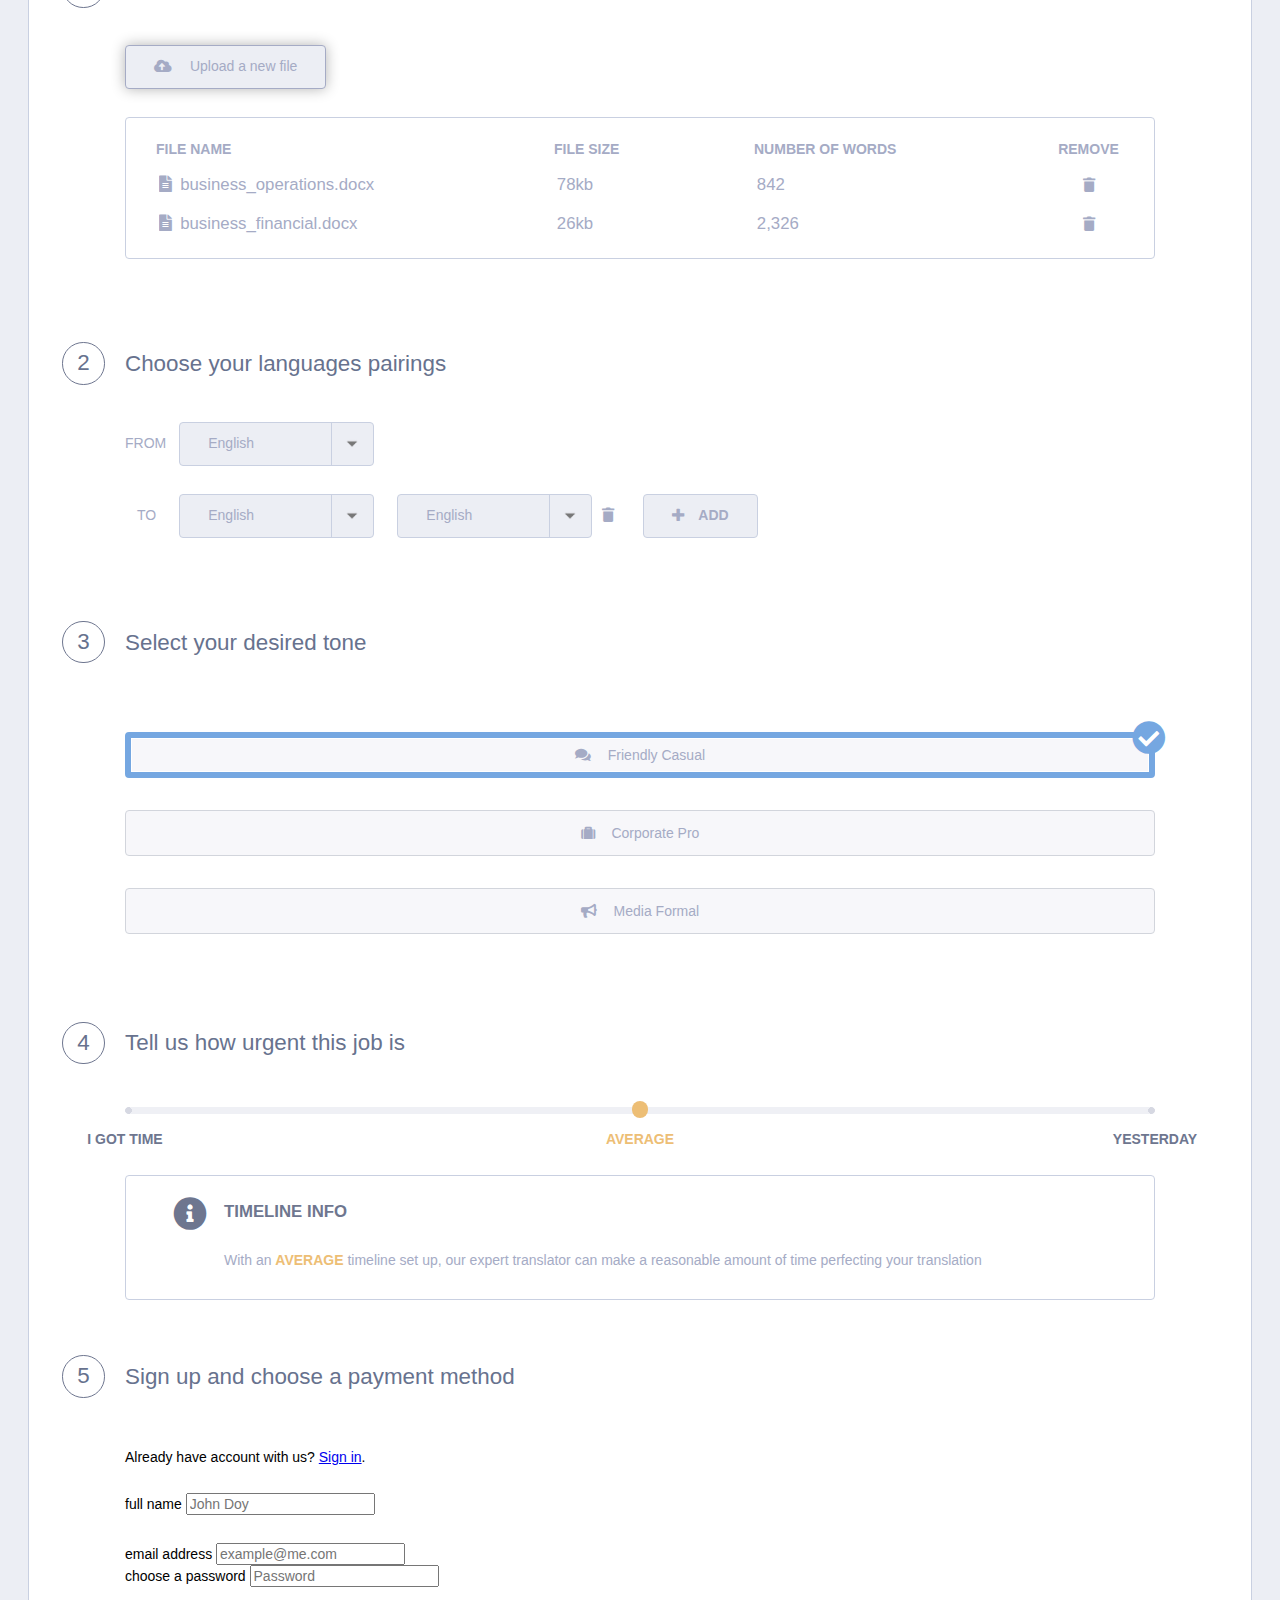
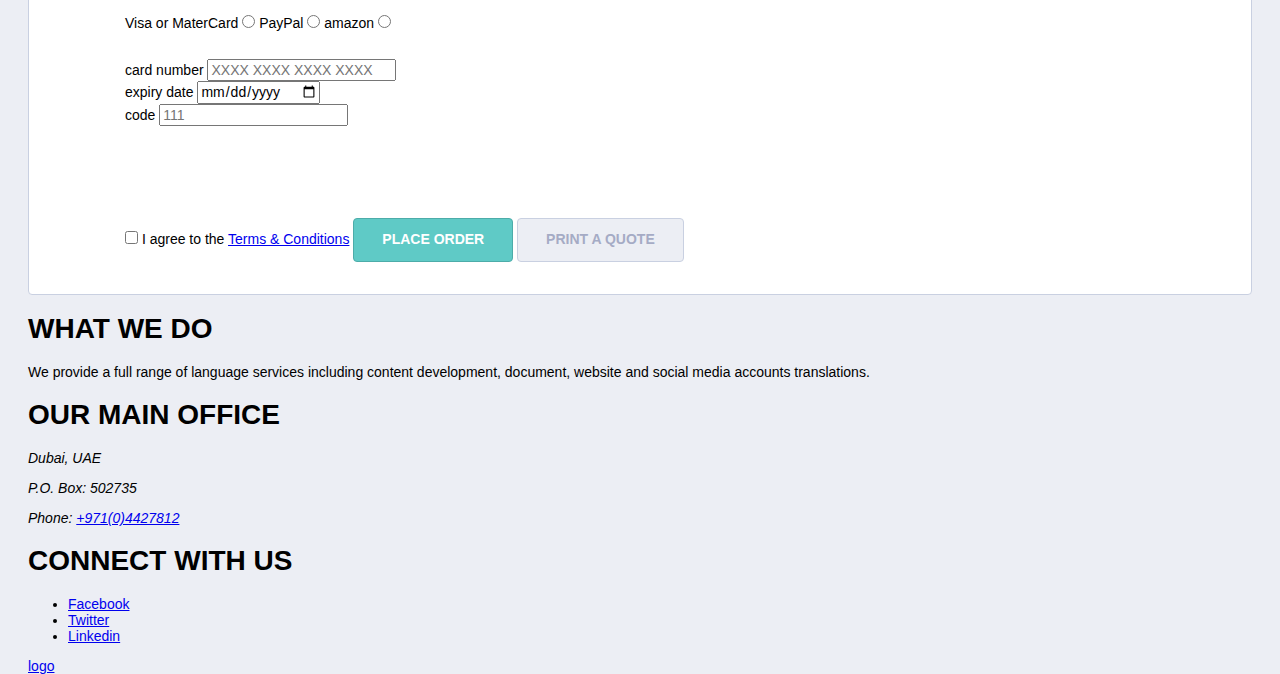
==== commit 1c4ab1a8: "workshop - part XII" ====
--- a/index.html
+++ b/index.html
@@ -90,7 +90,7 @@
                             </label>
                         </div>
                         <div class="form-group-row">
-                            <table class="table table-files-list">
+                            <table class="table table-files-list bordered">
                                 <colgroup>
                                     <col class="col-file">
                                     <col class="col-size">
@@ -206,8 +206,8 @@
                                 <span class="title range-title">Yesterday</span>
                             </div>
                         </div>
-                        <div class="timeline-info">
-                            <h2 class="title">timeline info</h2>
+                        <div class="timeline-info bordered">
+                            <h2 class="title title-icon fas fa-info-circle">timeline info</h2>
                             <p>With an <span class="info-link" data-title="the sum of the numbers divided by how many numbers are being averaged">average</span> timeline set up, our expert translator can make a reasonable amount of time perfecting your translation</p>
                         </div>
                     </fieldset>
--- a/src/styles/main.css
+++ b/src/styles/main.css
@@ -176,7 +176,7 @@
     color: #6d759d;
 }
 
-.table-files-list {
+.bordered {
     padding: 1em;
     border: 1px solid var(--border-color);
     border-radius: var(--border-radius);
@@ -513,6 +513,14 @@
     margin-right: 1.2em;
 }
 
+.range-wrap {
+    margin-bottom: 2em;
+}
+
+.range-input-wrap {
+    margin-bottom: 1em;
+}
+
 input[type=range] {
     -webkit-appearance: none; /* Hides the slider so that custom slider can be made */
     width: 100%; /* Specific width is required for Firefox. */
@@ -665,6 +673,62 @@
     margin-right: -10%;
 }
 
+.timeline-info {
+    padding-left: 7em;
+    color: #a5abc5;
+    line-height: 1.6;
+}
+
+.timeline-info .title {
+    font-size: calc(var(--font-size-base) * 1.2);
+}
+
+.info-link {
+    position: relative;
+    color: #edbe75;
+    font-weight: bold;
+    text-transform: uppercase;
+    cursor: pointer;
+}
+
+.info-link:before {
+    content: attr(data-title);
+    position: absolute;
+    background: rgba(0, 0, 0, .8);
+    color: #fff;
+    width: 20ch;
+    padding: 1em;
+    top: 100%;
+    margin-top: .5em;
+    z-index: 2;
+    left: 50%;
+    margin-left: -10ch;
+    font-weight: normal;
+    text-transform: none;
+    line-height: 1.2;
+    box-sizing: border-box;
+    border-radius: var(--border-radius);
+    display: none;
+}
+
+.info-link:after {
+    content: '';
+    position: absolute;
+    left: 50%;
+    margin-left: -15px;
+    bottom: 0;
+    margin-bottom: -.5em;
+    border-left: 15px solid transparent;
+    border-right: 15px solid transparent;
+    border-bottom: 10px solid rgba(0, 0, 0, .8);
+    display: none;
+}
+
+.info-link:hover:before,
+.info-link:hover:after {
+    display: block;
+}
+
 [class*=icon] {
     font-family: sans-serif;
 }
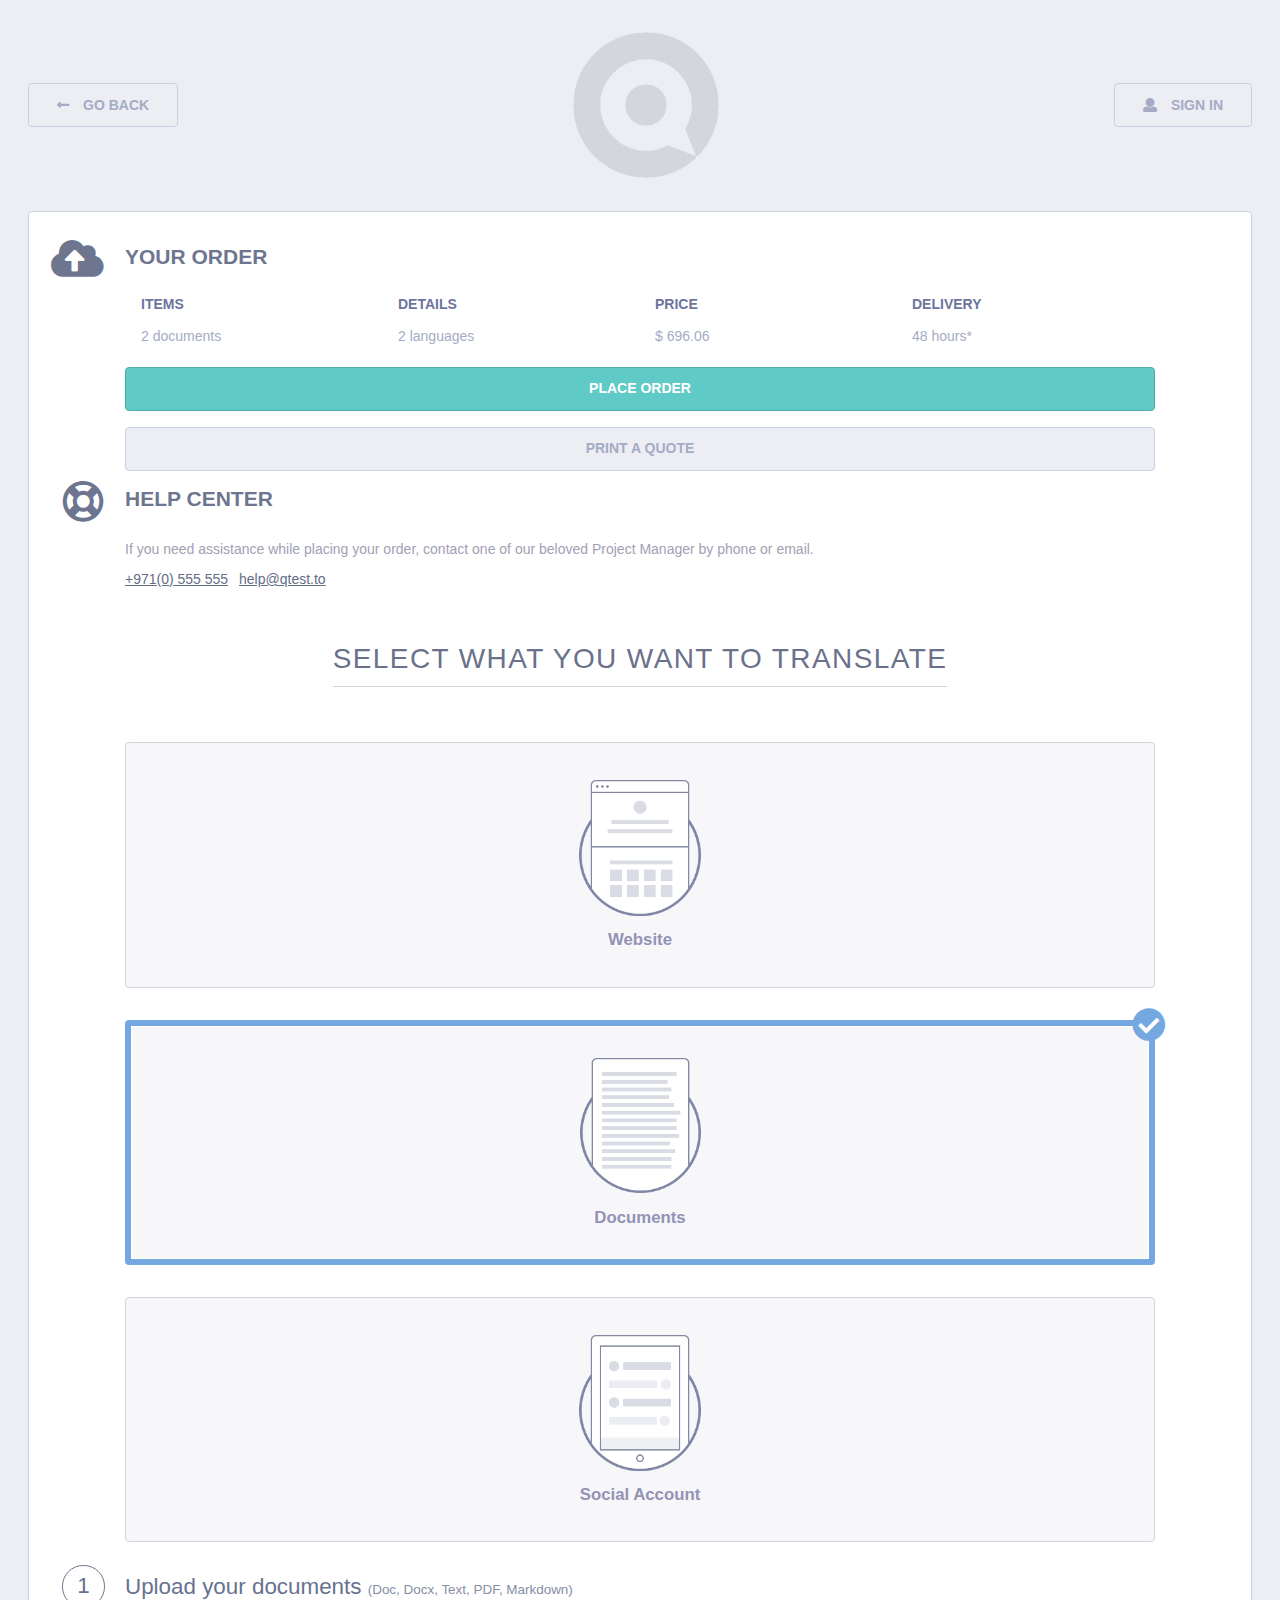
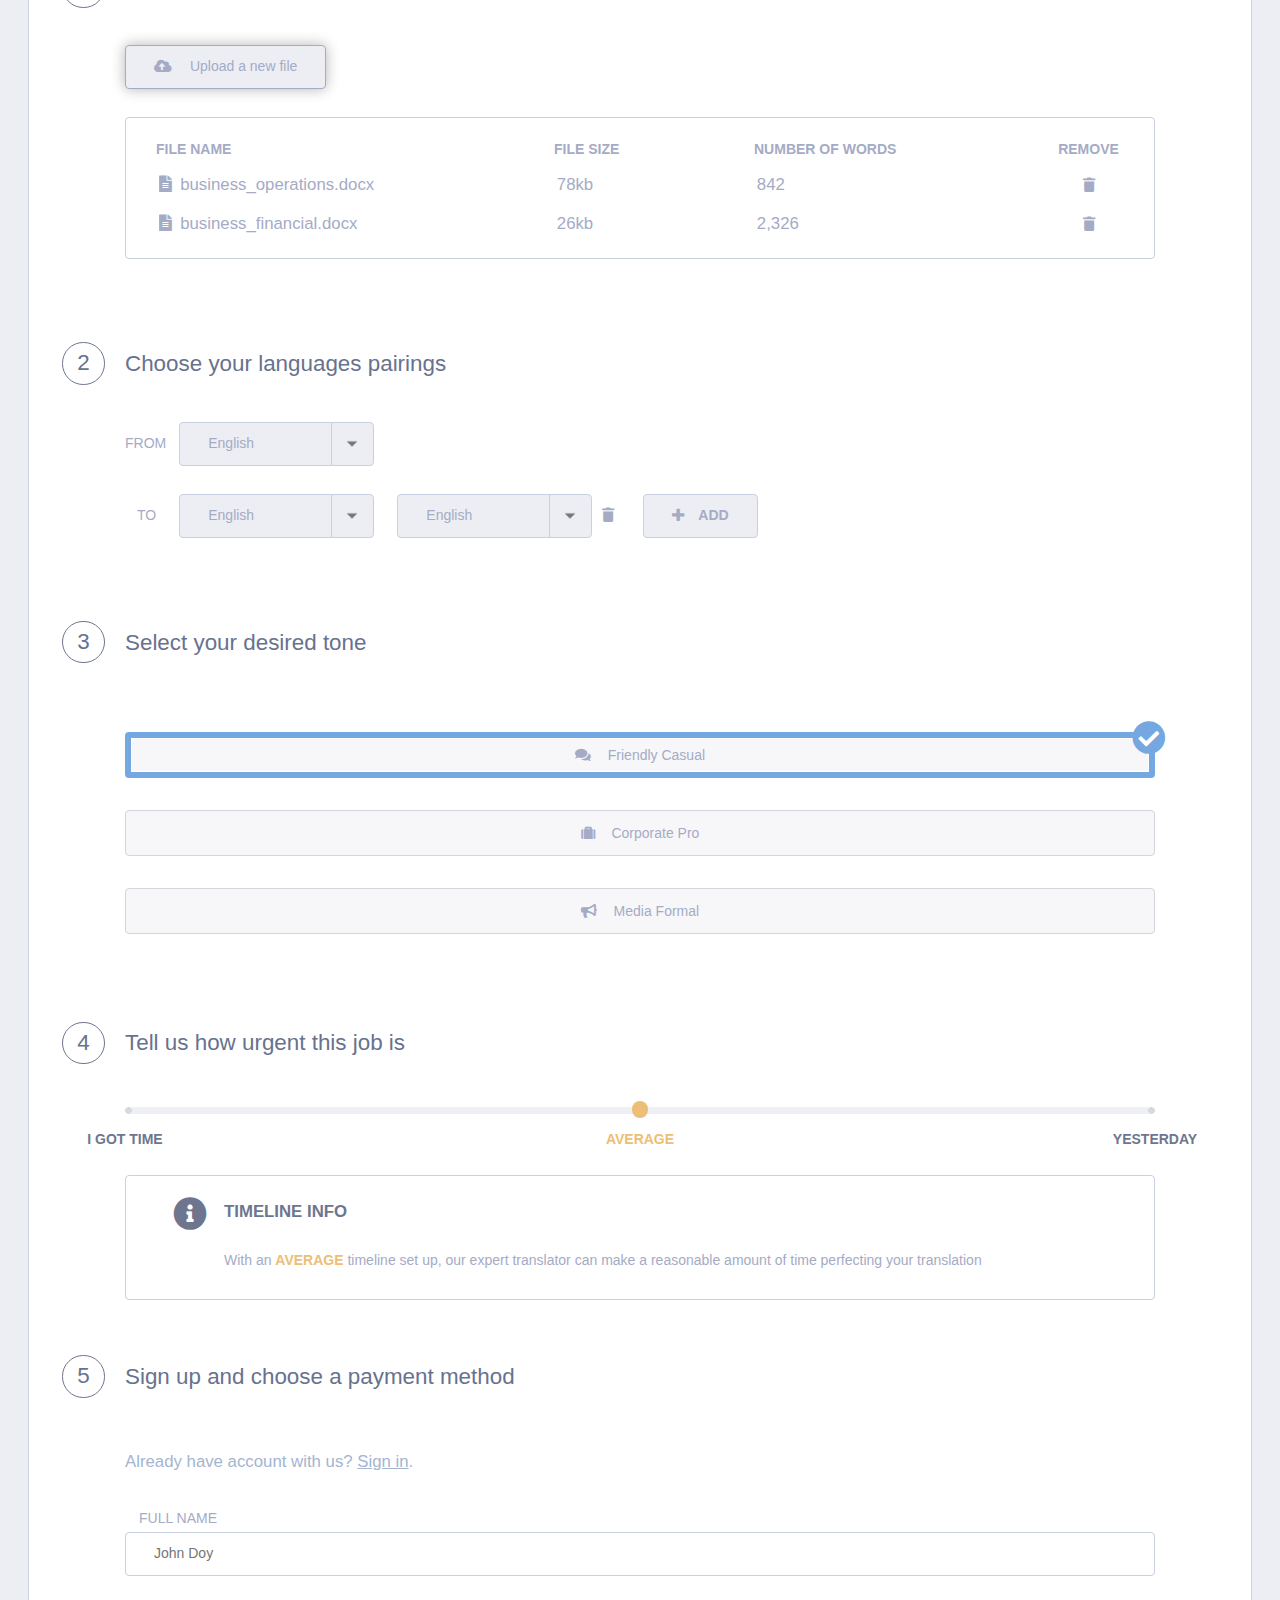
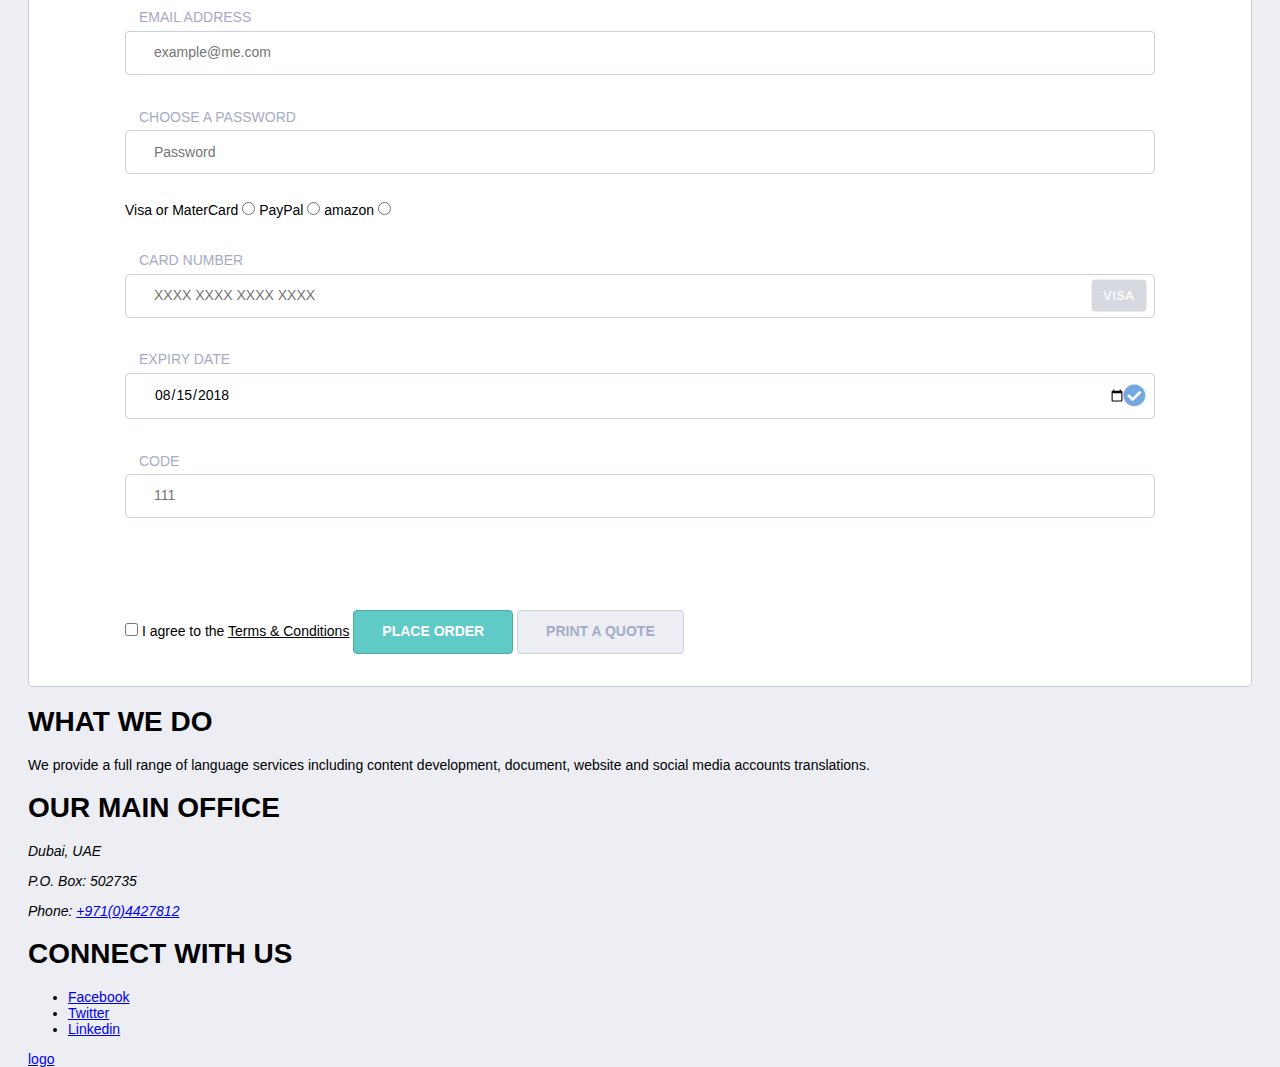
==== commit 775e5a72: "workshop - part XIII" ====
--- a/index.html
+++ b/index.html
@@ -213,26 +213,48 @@
                     </fieldset>
                     <fieldset class="form-group count-group fieldset-unstyled">
                         <legend class="legend-styled">Sign up and choose a payment method</legend>
-                        <p class="form-group-row">Already have account with us? <a href="javascript:void(0);" class="link">Sign in</a>.</p>
-                        <div class="form-group-row">
-                            <div class="form-group-col">
-                                <label for="userName">full name</label>
-                                <input type="text" id="userName" name="userName" placeholder="John Doy" pattern="[a-zA-Z\s]+" title="Please enter valid user name. It should contains only letters and whitespaces." />
-                            </div>
-                        </div>
-                        <div class="form-group-row">
-                            <div class="form-group-col">
-                                <label for="userEmail">email address</label>
-                                <input type="email" id="userEmail" name="userEmail" placeholder="example@me.com" title="Please enter valid email address." />
-                            </div>
-                            <div class="form-group-col">
-                                <label for="userPassword">choose a password</label>
-                                <input type="password"
-                                       id="userPassword"
-                                       name="userPassword"
-                                       placeholder="Password"
-                                       pattern="^(?=.*\d)(?=.*[a-z])(?=.*[A-Z])(?!.*\s).*$"
-                                       title="Please enter valid password. It should contain upperCase, lowerCase and number."/>
+                        <p class="form-group-row signup-text">Already have account with us? <a href="javascript:void(0);" class="link">Sign in</a>.</p>
+                        <div class="form-group-row">
+                            <div class="form-group-col">
+                                <label for="userName" class="label">full name</label>
+                                <div class="input-wrap input-text-wrap validation-error-wrap">
+                                    <input type="text"
+                                           id="userName"
+                                           name="userName"
+                                           class="input"
+                                           placeholder="John Doy"
+                                           pattern="[a-zA-Z\s]+"
+                                           title="Please enter valid user name. It should contains only letters and whitespaces." />
+                                    <span class="input-validity-state"></span>
+                                    <div class="validation-error-message">Oops... Something is wrong....</div>
+                                </div>
+                            </div>
+                        </div>
+                        <div class="form-group-row">
+                            <div class="form-group-col">
+                                <label for="userEmail" class="label">email address</label>
+                                <div class="input-wrap input-text-wrap">
+                                    <input type="email"
+                                           id="userEmail"
+                                           name="userEmail"
+                                           class="input"
+                                           placeholder="example@me.com"
+                                           title="Please enter valid email address." />
+                                    <span class="input-validity-state"></span>
+                                </div>
+                            </div>
+                            <div class="form-group-col">
+                                <label for="userPassword" class="label">choose a password</label>
+                                <div class="input-wrap input-text-wrap">
+                                    <input type="password"
+                                           id="userPassword"
+                                           name="userPassword"
+                                           class="input"
+                                           placeholder="Password"
+                                           pattern="^(?=.*\d)(?=.*[a-z])(?=.*[A-Z])(?!.*\s).*$"
+                                           title="Please enter valid password. It should contain upperCase, lowerCase and number."/>
+                                    <span class="input-validity-state"></span>
+                                </div>
                             </div>
                         </div>
                         <div class="form-group-row payment-method-group">
@@ -251,17 +273,36 @@
                         </div>
                         <div class="form-group-row">
                             <div class="form-group-col">
-                                <div class="form-group-col">
-                                    <label for="cardNum">card number</label>
-                                    <input type="text" id="cardNum" name="cardNum" placeholder="XXXX XXXX XXXX XXXX" pattern="((\d){4}[\s-]?){4}" title="Please enter valid card number." />
-                                </div>
-                                <div class="form-group-col">
-                                    <label for="cardExpDate">expiry date</label>
-                                    <input type="date" id="cardExpDate" name="cardExpDate" min="2018-02-08" />
-                                </div>
-                                <div class="form-group-col">
-                                    <label for="cardCVV">code</label>
-                                    <input type="password" id="cardCVV" name="cardCVV" placeholder="111" pattern="(\d){3}" title="Please enter valid CVV (3 digits)" />
+                                <label for="cardNum" class="label">card number</label>
+                                <div class="input-wrap input-text-wrap">
+                                    <input type="text"
+                                           id="cardNum"
+                                           name="cardNum"
+                                           class="input input-card"
+                                           placeholder="XXXX XXXX XXXX XXXX"
+                                           pattern="((\d){4}[\s-]?){4}"
+                                           title="Please enter valid card number." />
+                                    <span class="input-validity-state"></span>
+                                </div>
+                            </div>
+                            <div class="form-group-col">
+                                <label for="cardExpDate" class="label">expiry date</label>
+                                <div class="input-wrap input-text-wrap">
+                                    <input type="date" id="cardExpDate" name="cardExpDate" class="input" min="2018-08-15" value="2018-08-15" />
+                                    <span class="input-validity-state"></span>
+                                </div>
+                            </div>
+                            <div class="form-group-col">
+                                <label for="cardCVV" class="label">code</label>
+                                <div class="input-wrap input-text-wrap">
+                                    <input type="password"
+                                           id="cardCVV"
+                                           name="cardCVV"
+                                           class="input"
+                                           placeholder="111"
+                                           pattern="(\d){3}"
+                                           title="Please enter valid CVV (3 digits)" />
+                                    <span class="input-validity-state"></span>
                                 </div>
                             </div>
                         </div>
@@ -269,7 +310,7 @@
                     <div class="form-group finalize-group text-right">
                         <input id="terms" name="terms" type="checkbox" />
                         <label for="terms">I agree to the
-                            <a href="javascript:void(0);">Terms&nbsp;&amp;&nbsp;Conditions</a>
+                            <a href="javascript:void(0);" class="link">Terms&nbsp;&amp;&nbsp;Conditions</a>
                         </label>
                         <button type="submit" class="button button-primary">place order</button>
                         <button type="button" class="button button-secondary">print a quote</button>
--- a/src/styles/main.css
+++ b/src/styles/main.css
@@ -55,17 +55,20 @@
     color: #a5abc5;
 }
 
-.button, .select {
+.button, .select, .input {
     display: inline-block;
     padding: .8em 2em;
     font-size: 1em;
     line-height: 1.4;
     text-decoration: none;
     outline: none;
+    border: 1px solid #c9d0e1;
+    border-radius: var(--border-radius);
+}
+
+.button, .select {
     color: #a5abc5;
     background: #eceef4;
-    border: 1px solid #c9d0e1;
-    border-radius: var(--border-radius);
     cursor: pointer;
 }
 
@@ -97,7 +100,7 @@
     text-shadow: 0 0 0 #a5abc5;
 }
 
-.button:hover, .select:hover {
+.button:hover, .select:hover, .input:hover {
     opacity: .8;
     box-shadow: 0 0 8px rgba(0, 0, 0, .2);
 }
@@ -110,6 +113,12 @@
 .file-input:active + .button {
     border-color: #a5abc5;
     box-shadow: 0 0 14px rgba(0, 0, 0, .3);
+}
+
+.input:focus,
+.input:active {
+    border-color: #75a7e1;
+    box-shadow: 0 0 14px rgba(117, 117, 225, .8);
 }
 
 .button-icon:before {
@@ -474,7 +483,7 @@
     text-shadow: 0 0 10px #76a7e1;
 }
 
-.form-group-row {
+.form-group-row, .form-group-col {
     margin-bottom: 2em;
 }
 
@@ -729,6 +738,93 @@
     display: block;
 }
 
+.signup-text {
+    font-size: 1.2em;
+    color: #a4b5d1;
+}
+
+.link {
+    color: inherit;
+}
+
+.link:hover {
+    text-decoration: none;
+}
+
+.link:focus,
+.link:active {
+    opacity: .8;
+}
+
+.input-wrap {
+    position: relative;
+}
+
+.validation-error-wrap {
+    margin-bottom: 2em;
+}
+
+.input-wrap .input {
+    display: block;
+    width: 100%;
+    box-sizing: border-box;
+}
+
+.input:invalid {
+    border-color: #f00;
+}
+
+.input + .input-validity-state:before {
+    content: '';
+    font-family: "Font Awesome 5 Free", sans-serif;
+    font-weight: 900;
+    font-size: 1.6em;
+    line-height: 1;
+    position: absolute;
+    top: 50%;
+    margin-top: -.5em;
+    right: 10px;
+}
+
+.input:not(:placeholder-shown):valid + .input-validity-state:before {
+    content: '\f058';
+    color: #75a7e1;
+}
+
+.input:invalid + .input-validity-state:before {
+    content: '\f057';
+    color: #e17776;
+}
+
+.validation-error-message {
+    position: absolute;
+    top: 100%;
+    margin-top: .2em;
+    color: #f00;
+    opacity: 0;
+    transition: opacity ease-in .1s;
+}
+
+.input:invalid ~ .validation-error-message {
+    opacity: 1;
+}
+
+.input-card {
+    background: url(../images/visa-grayscale.png) no-repeat;
+    background-size: 4em;
+    background-position: right .5em center;
+    transition: background-position .2s;
+}
+
+.input-card:not(:placeholder-shown) {
+    background-position: right 3em center;
+}
+
+.form-group-col .label {
+    display: inline-block;
+    margin: .4em 1em;
+}
+
 [class*=icon] {
     font-family: sans-serif;
 }
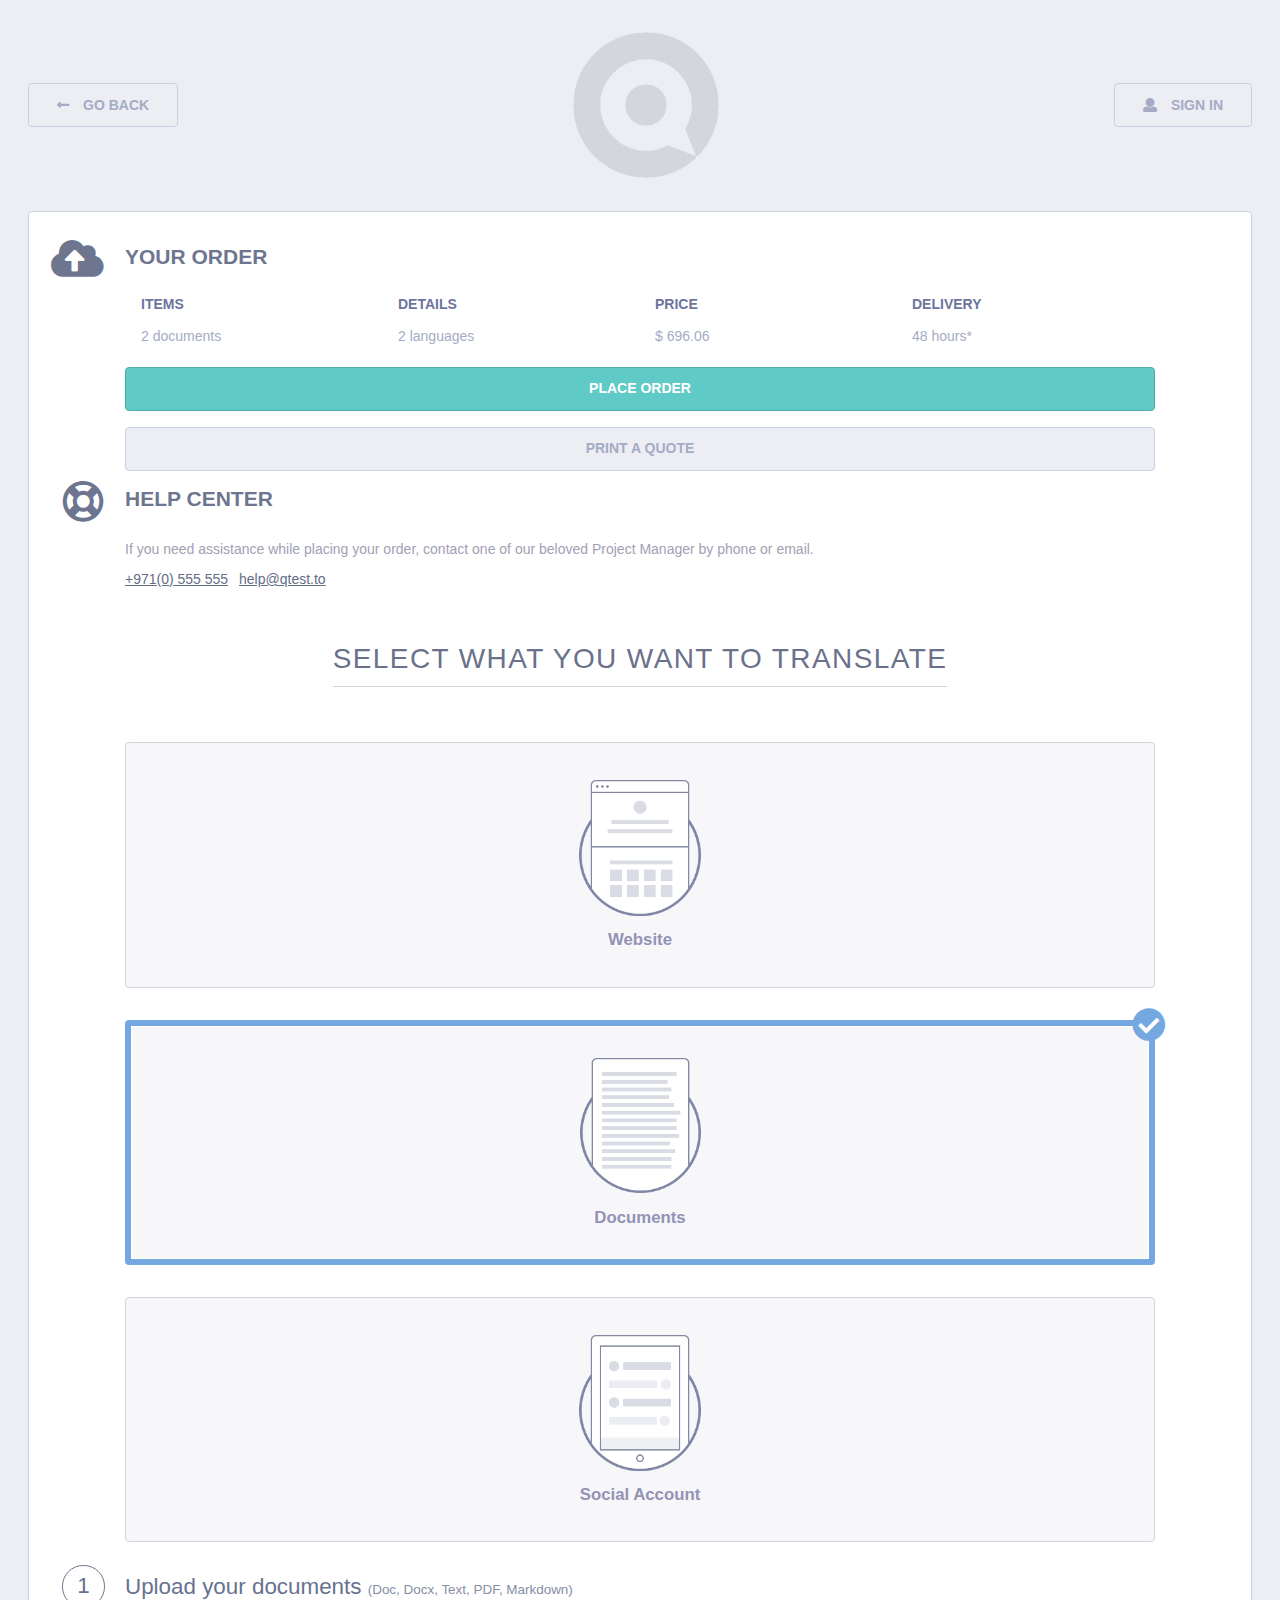
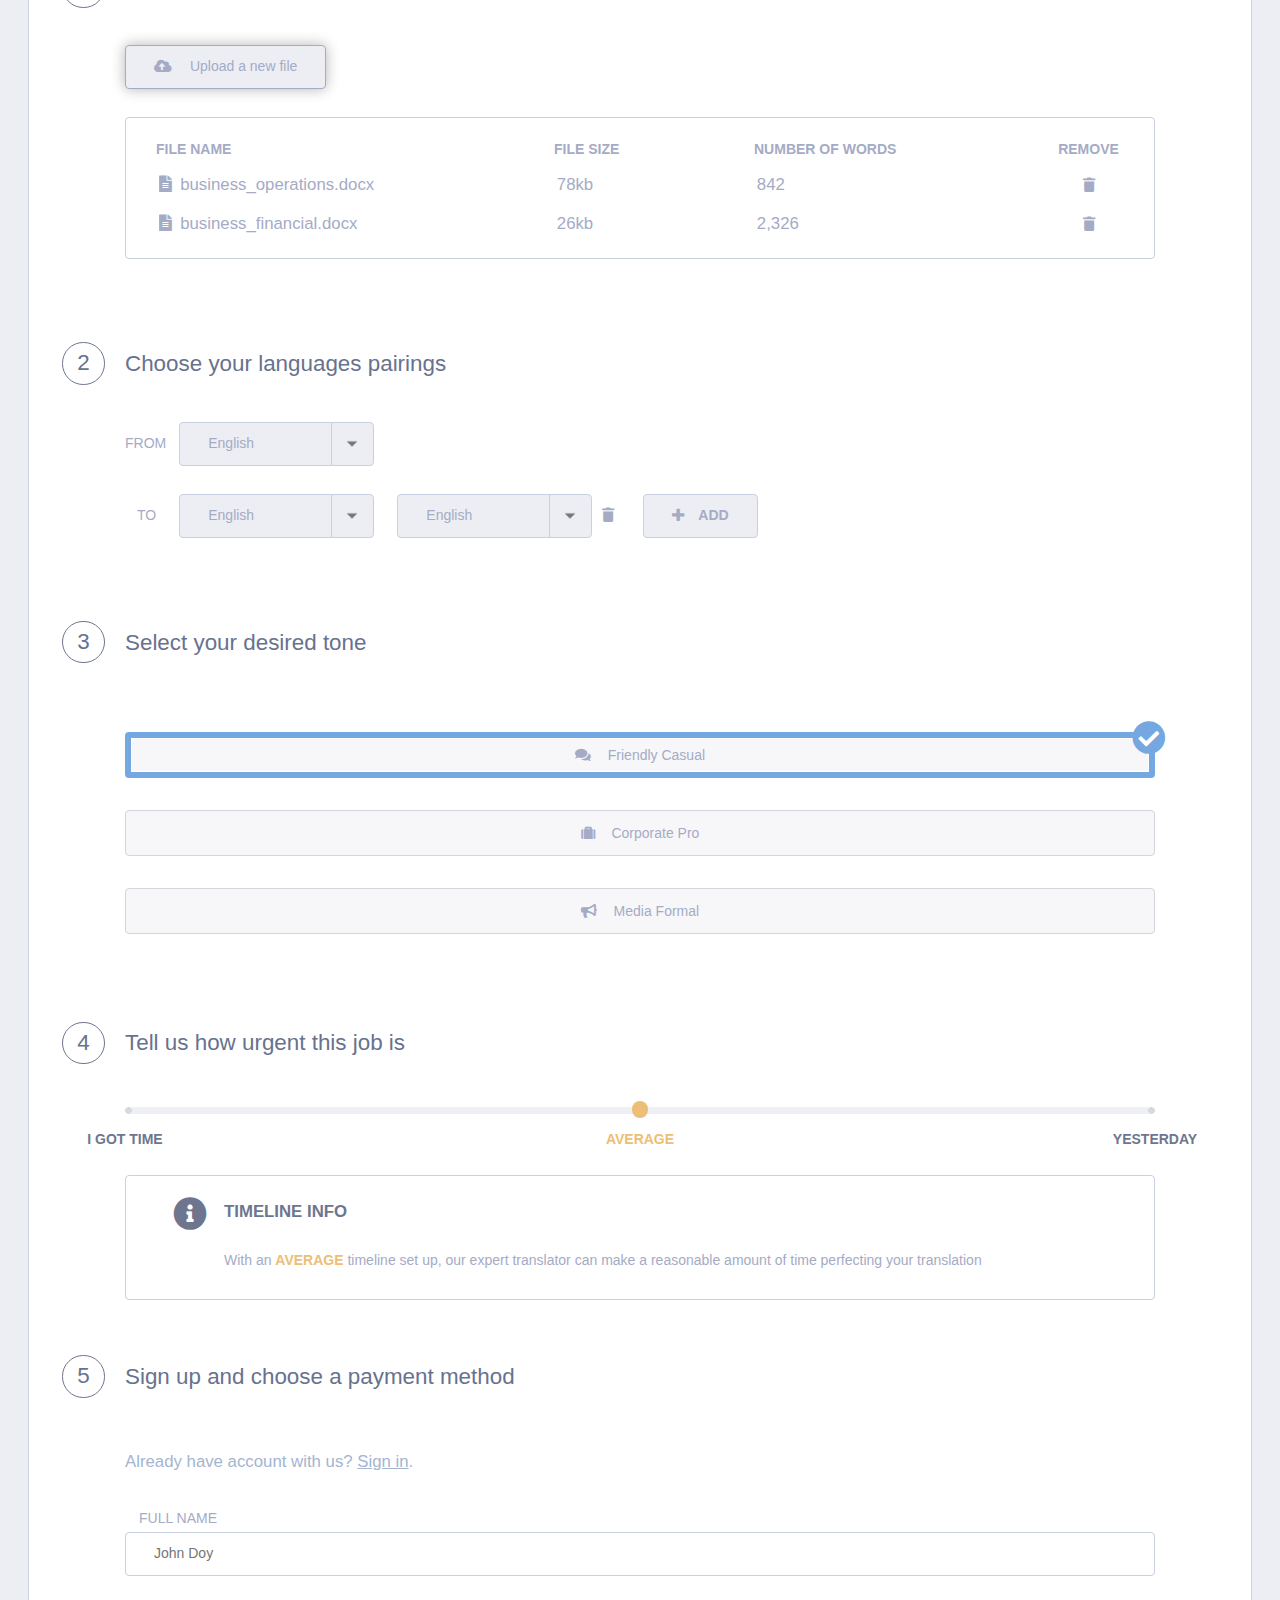
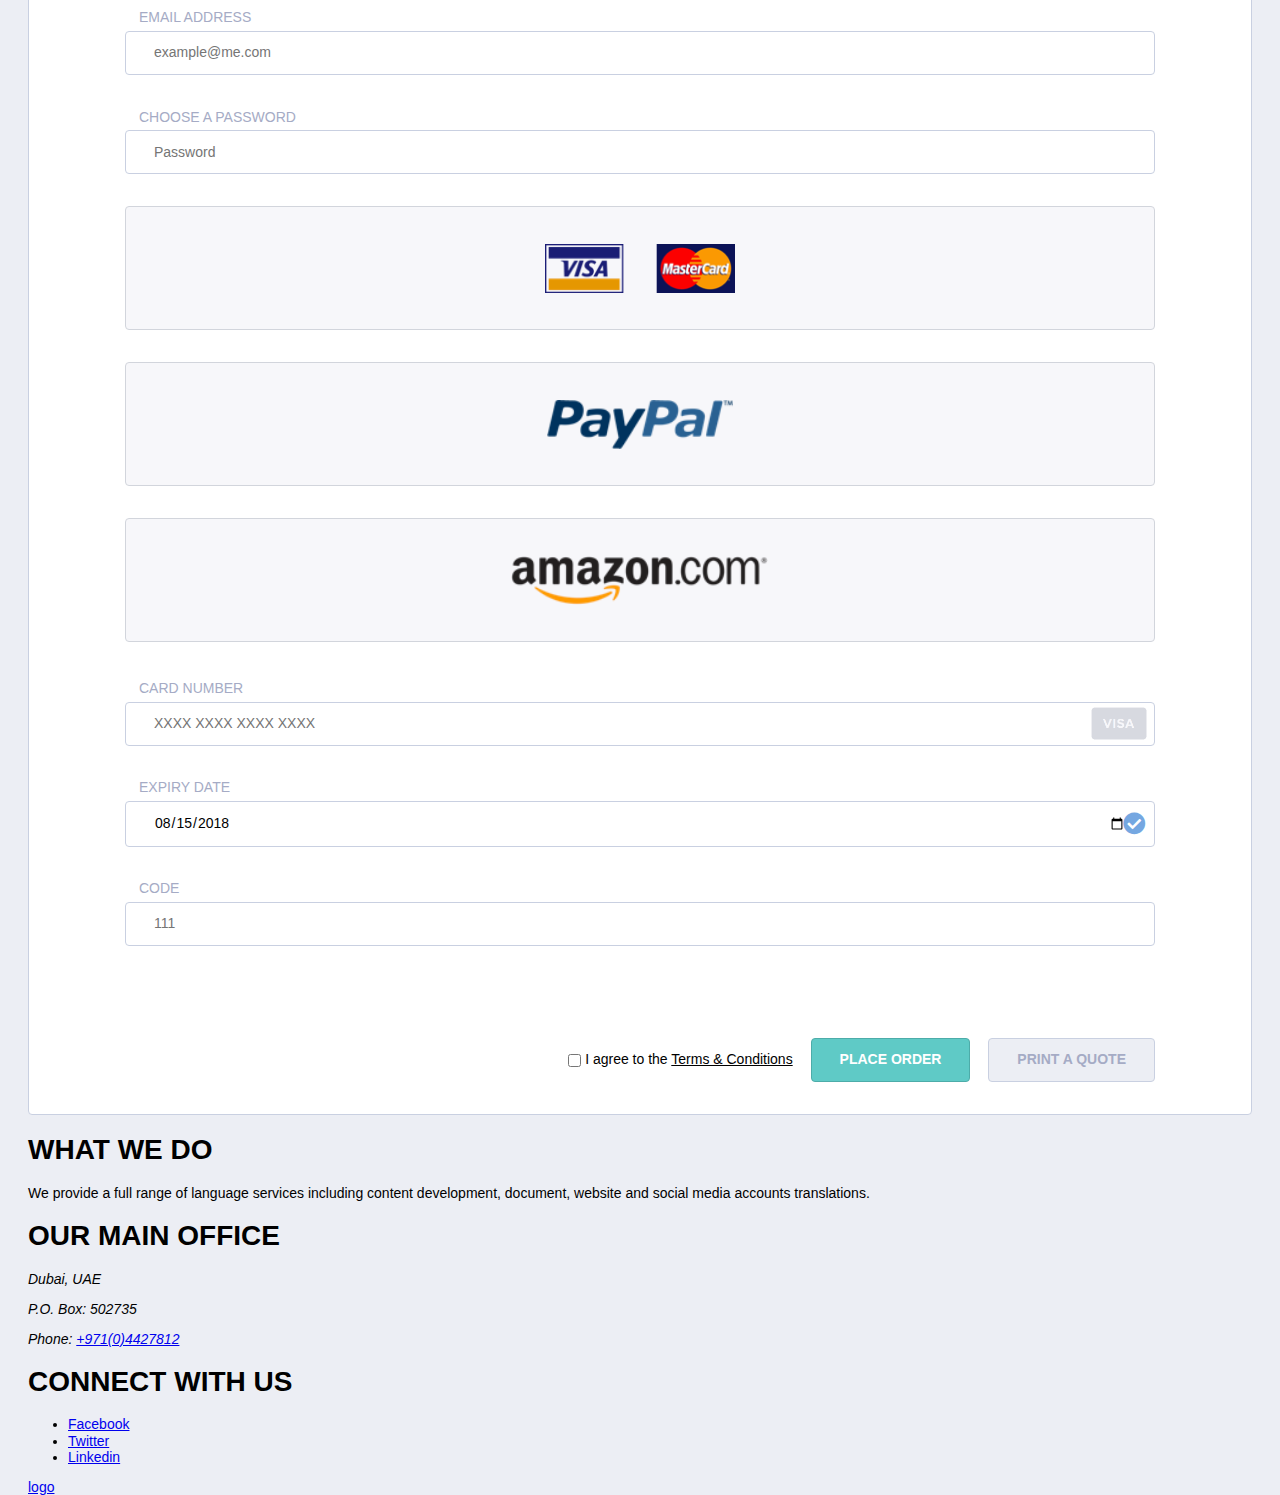
==== commit 2adc68e6: "workshop - part XIV" ====
--- a/index.html
+++ b/index.html
@@ -258,17 +258,17 @@
                             </div>
                         </div>
                         <div class="form-group-row payment-method-group">
-                            <label for="visaMaster">
+                            <input type="radio" id="visaMaster" name="paymentMethod" class="payment-input" value="0">
+                            <label for="visaMaster" class="payment-label payment-visa">
                                 <span>Visa or MaterCard</span>
-                                <input type="radio" id="visaMaster" name="paymentMethod">
                             </label>
-                            <label for="payPal">
+                            <input type="radio" id="payPal" name="paymentMethod" class="payment-input" value="1">
+                            <label for="payPal" class="payment-label payment-paypal">
                                 <span>PayPal</span>
-                                <input type="radio" id="payPal" name="paymentMethod">
                             </label>
-                            <label for="amazon">
+                            <input type="radio" id="amazon" name="paymentMethod" class="payment-input" value="2">
+                            <label for="amazon" class="payment-label payment-amazon">
                                 <span>amazon</span>
-                                <input type="radio" id="amazon" name="paymentMethod">
                             </label>
                         </div>
                         <div class="form-group-row">
@@ -288,7 +288,7 @@
                             <div class="form-group-col">
                                 <label for="cardExpDate" class="label">expiry date</label>
                                 <div class="input-wrap input-text-wrap">
-                                    <input type="date" id="cardExpDate" name="cardExpDate" class="input" min="2018-08-15" value="2018-08-15" />
+                                    <input type="date" id="cardExpDate" name="cardExpDate" class="input" min="2018-08-15" value="2018-08-15"  />
                                     <span class="input-validity-state"></span>
                                 </div>
                             </div>
--- a/src/styles/main.css
+++ b/src/styles/main.css
@@ -300,7 +300,8 @@
 }
 
 .translate-type,
-.tone-label {
+.tone-label,
+.payment-label {
     margin: 2rem auto;
     display: block;
     border: 1px solid #d2d5dc;
@@ -312,19 +313,23 @@
 }
 
 .translate-type:hover,
-.tone-label:hover {
+.tone-label:hover,
+.payment-label:hover {
     box-shadow: 0 0 10px #000;
 }
 
 .translate-type-input,
-.tone-input {
+.tone-input,
+.payment-input,
+.payment-label > span {
     position: absolute;
     clip-path: inset(50%);
     clip: rect(0, 0, 0, 0);
 }
 
 input.translate-type-input:checked + label.translate-type,
-input.tone-input:checked + label.tone-label {
+input.tone-input:checked + label.tone-label,
+input.payment-input:checked + label.payment-label {
     border-width: 6px;
     border-color: #75a7e1;
     padding: 0;
@@ -333,13 +338,16 @@
 
 input.translate-type-input:checked + label.translate-type:hover,
 input.tone-input:checked + label.tone-label:hover,
+input.payment-input:checked + label.payment-label:hover,
 input.translate-type-input:checked:focus + label.translate-type,
-input.tone-input:checked:focus + label.tone-label {
+input.tone-input:checked:focus + label.tone-label,
+input.payment-input:checked:focus + label.payment-label {
     box-shadow: inset 0 0 0 1px #fff, 0 0 10px #000;
 }
 
 .translate-type:before,
-.tone-label:before {
+.tone-label:before,
+.payment-label:before {
     content: '\f058';
     font-family: "Font Awesome 5 Free", sans-serif;
     font-weight: 900;
@@ -358,7 +366,8 @@
 }
 
 .translate-type-input:checked + .translate-type:before,
-.tone-input:checked + .tone-label:before {
+.tone-input:checked + .tone-label:before,
+.payment-input:checked + .payment-label:before {
     display: block;
 }
 
@@ -756,6 +765,25 @@
     opacity: .8;
 }
 
+.payment-label {
+    height: 8em;
+    background-size: auto 3.5em;
+    background-position: center;
+    background-repeat: no-repeat;
+}
+
+.payment-label.payment-visa {
+    background-image: url("../images/payment-visamastercard.png");
+}
+
+.payment-label.payment-paypal {
+    background-image: url("../images/payment-paypal.png");
+}
+
+.payment-label.payment-amazon {
+    background-image: url("../images/payment-amazon.png");
+}
+
 .input-wrap {
     position: relative;
 }
@@ -825,6 +853,18 @@
     margin: .4em 1em;
 }
 
+.text-right {
+    text-align: right;
+}
+
+.finalize-group .button {
+    margin-left: 1em;
+}
+
+.finalize-group input[type=checkbox] {
+    vertical-align: middle;
+}
+
 [class*=icon] {
     font-family: sans-serif;
 }
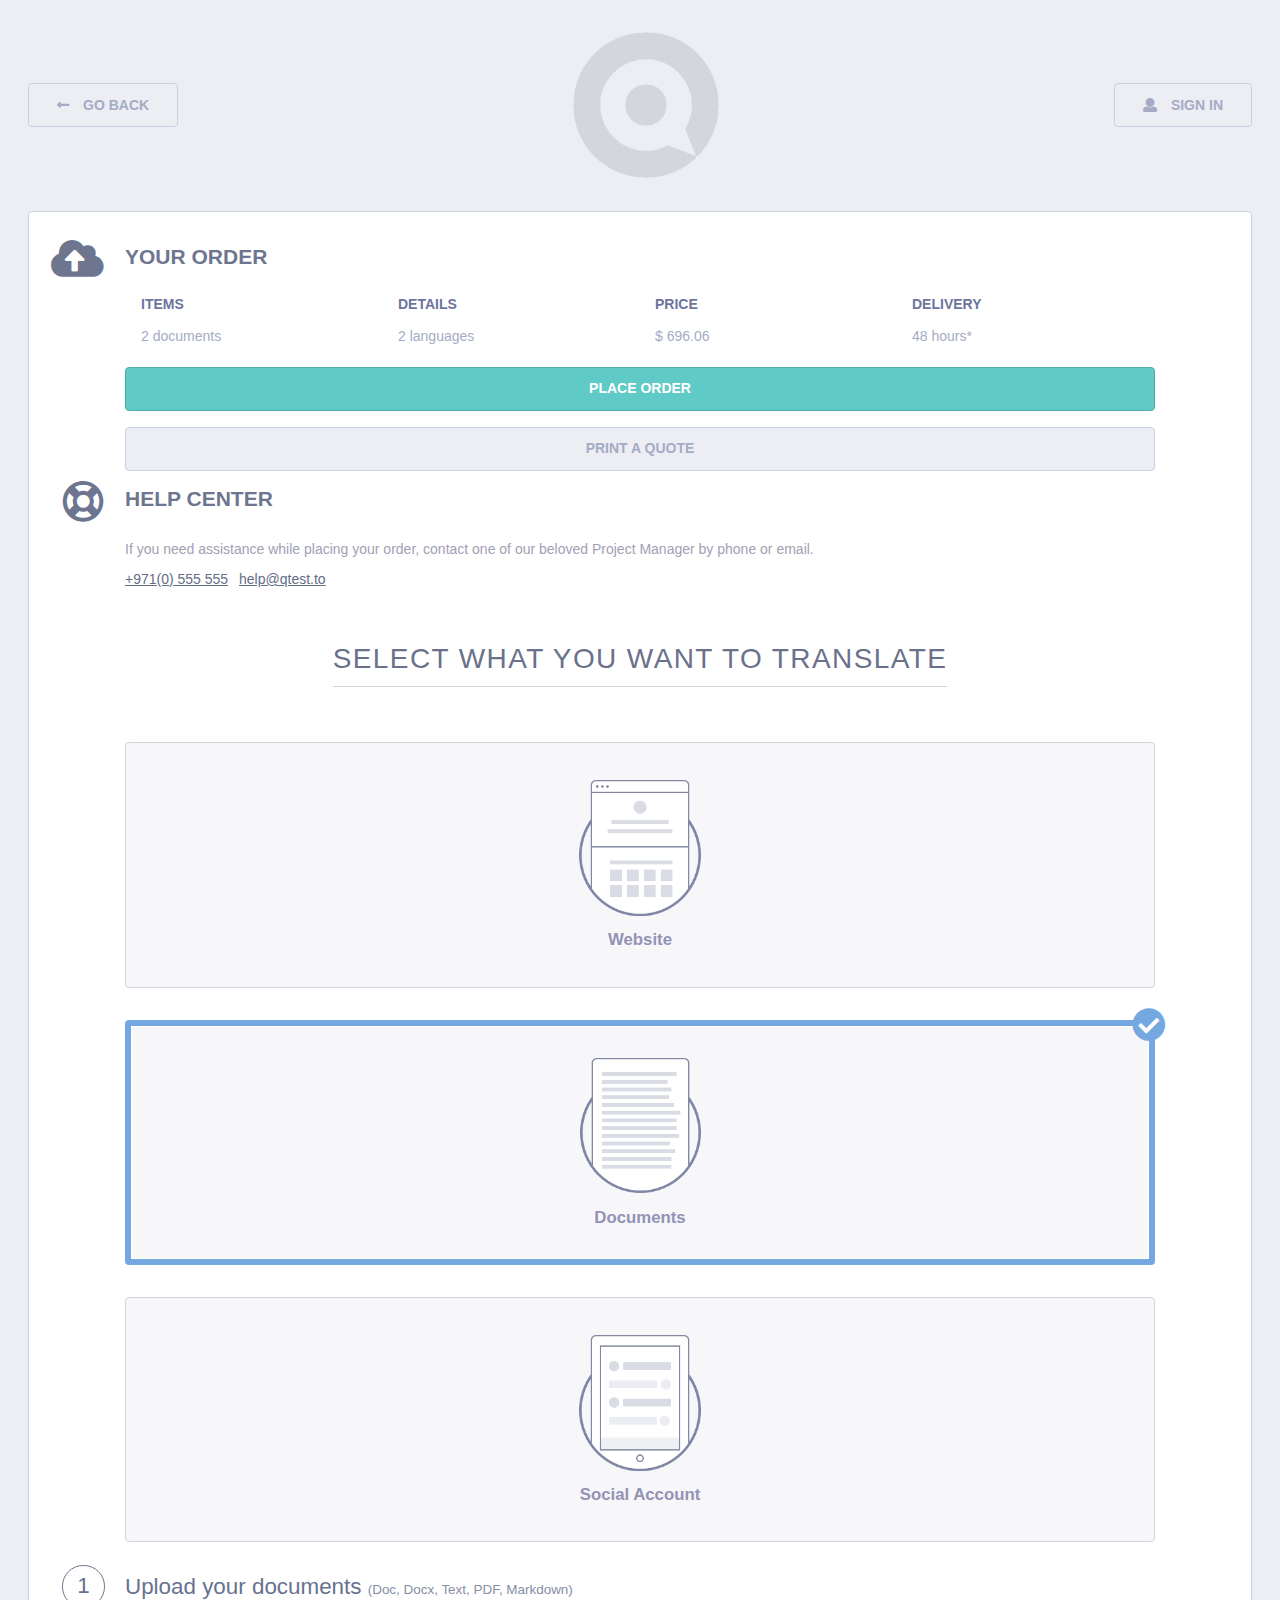
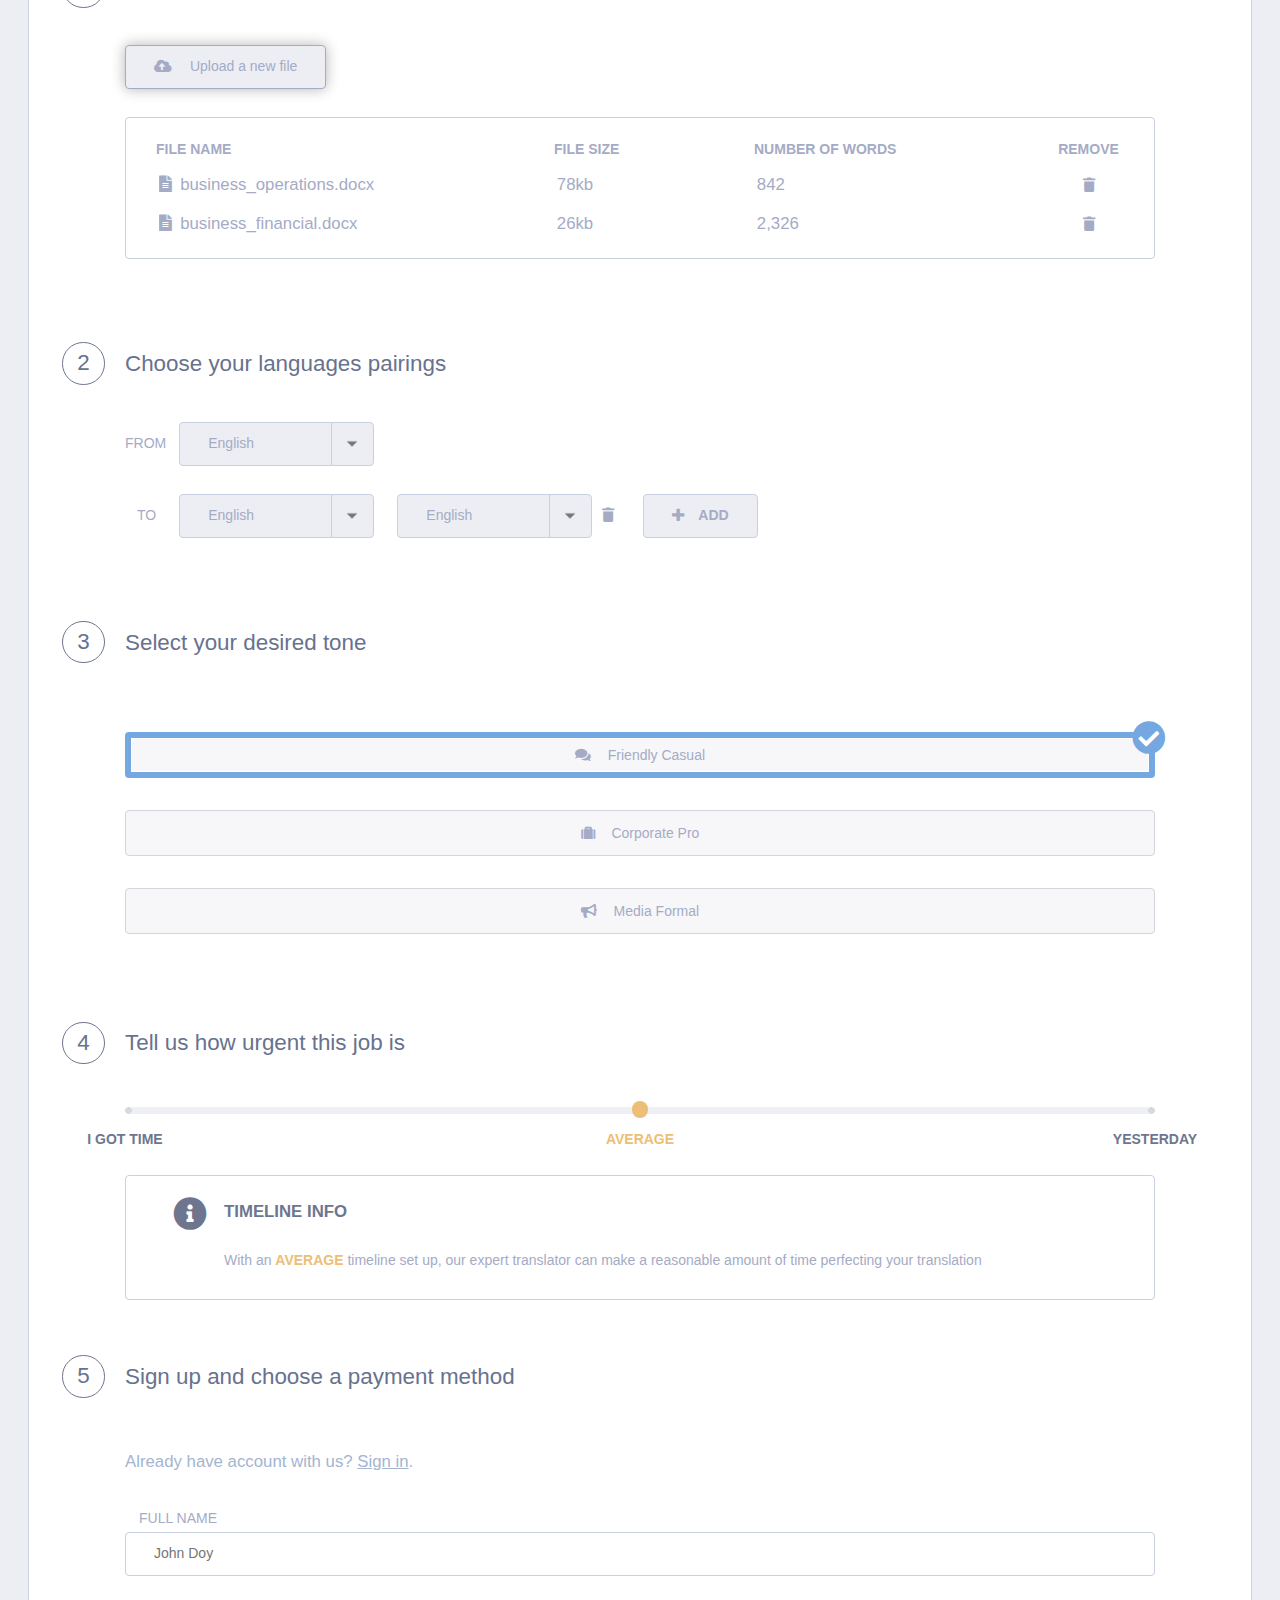
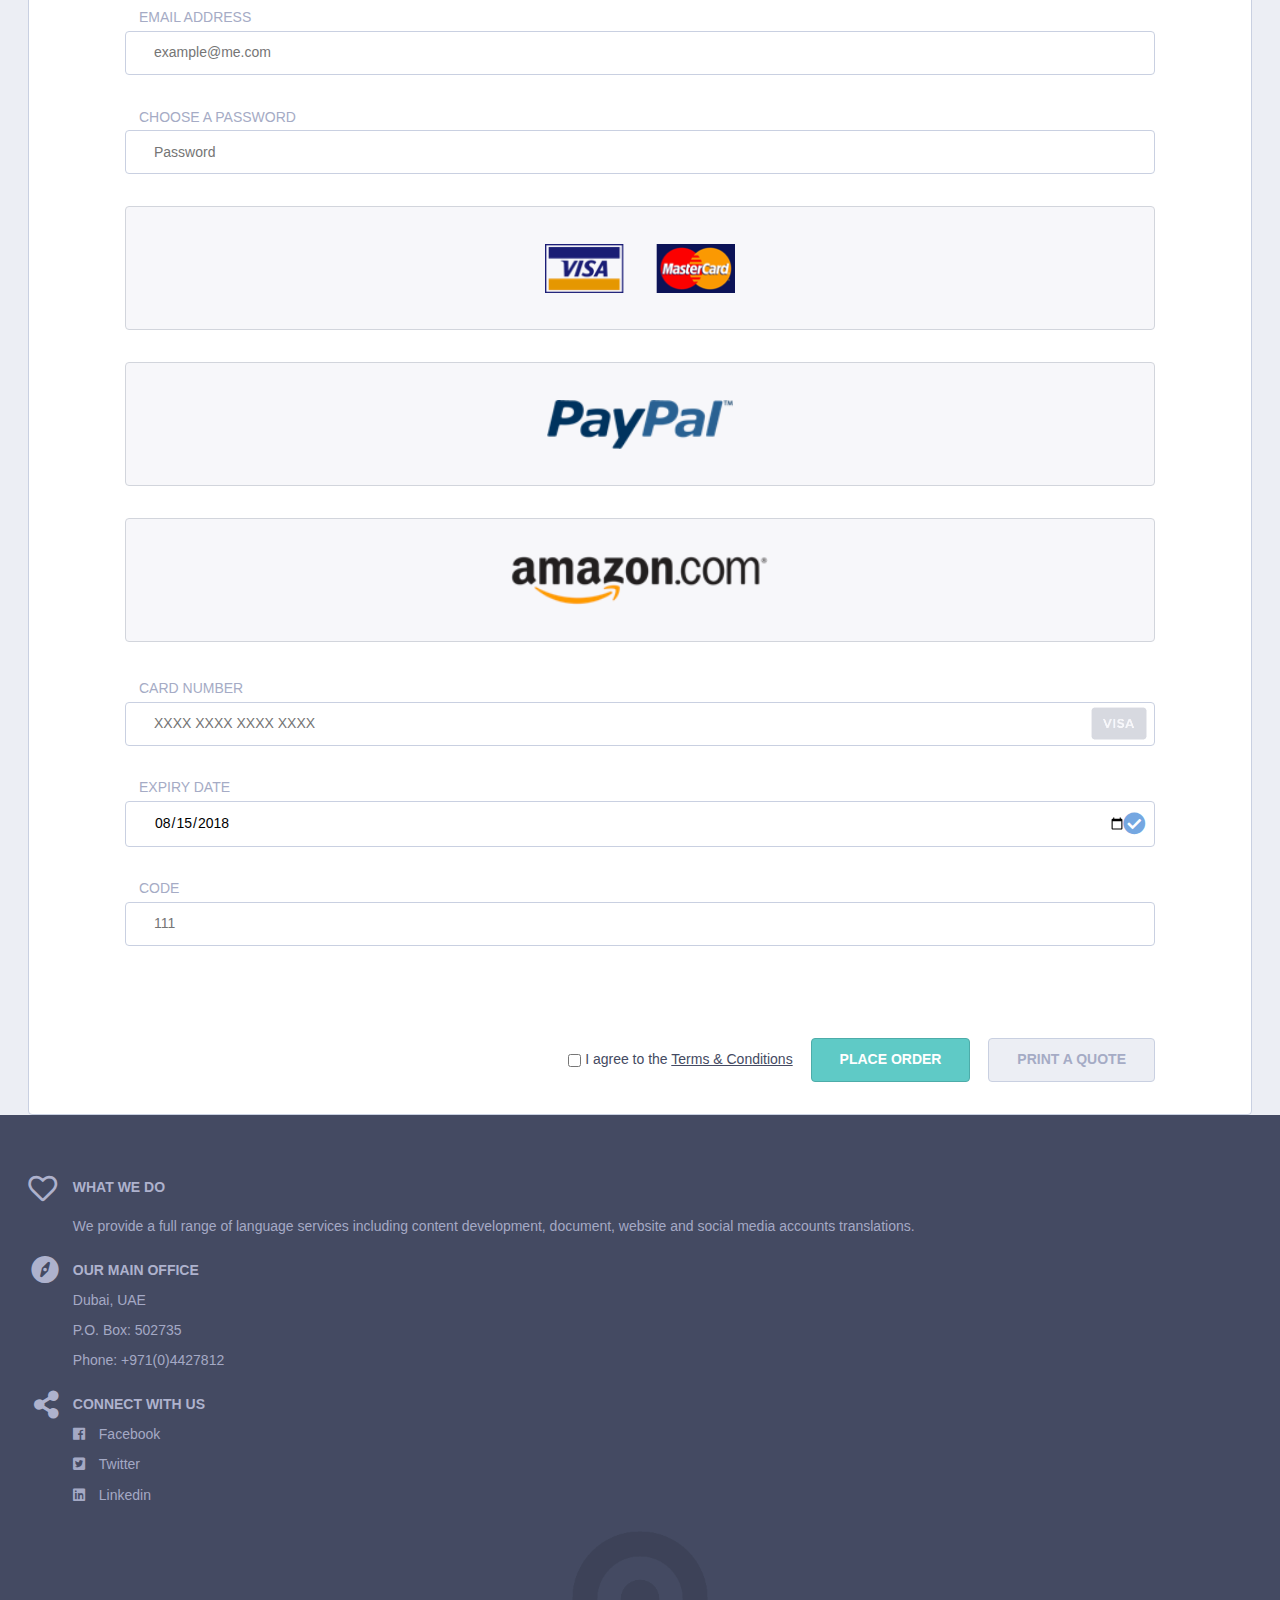
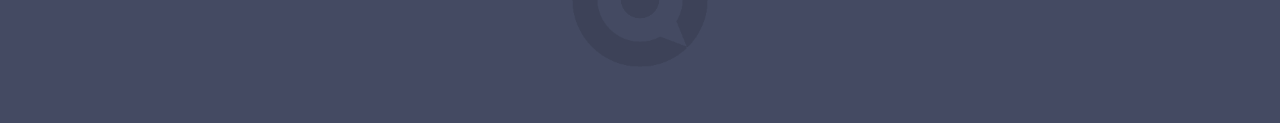
==== commit c466c56e: "workshop - part XV" ====
--- a/index.html
+++ b/index.html
@@ -14,7 +14,7 @@
         </div>
     </header>
     <main class="main">
-        <div class="container bg-light">
+        <div class="container theme-light">
             <section class="section section-summary">
                 <h1>Form</h1>
                 <div class="order-info">
@@ -319,26 +319,26 @@
             </section>
         </div>
     </main>
-    <footer class="footer">
+    <footer class="footer theme-dark">
         <div class="container grid">
             <div class="col-1">
-                <h1 class="title">What we do</h1>
+                <h1 class="title title-icon far title-heart">What we do</h1>
                 <p>We provide a full range of language services including content development, document, website and social media accounts translations.</p>
             </div>
             <div class="col-1">
-                <h1 class="title">Our main office</h1>
+                <h1 class="title title-icon title-compass">Our main office</h1>
                 <address>
                     <p>Dubai, UAE</p>
                     <p>P.O. Box: 502735</p>
-                    <p>Phone: <a href="tel:+97104427812">+971(0)4427812</a></p>
+                    <p>Phone: <a href="tel:+97104427812" class="link-styled">+971(0)4427812</a></p>
                 </address>
             </div>
             <div class="col-1">
-                <h1 class="title">Connect with us</h1>
-                <ul>
-                    <li><a href="javascript:void(0);" class="social-link">Facebook</a></li>
-                    <li><a href="javascript:void(0);" class="social-link">Twitter</a></li>
-                    <li><a href="javascript:void(0);" class="social-link">Linkedin</a></li>
+                <h1 class="title title-icon title-share-alt">Connect with us</h1>
+                <ul class="list-unstyled social-links">
+                    <li><a href="javascript:void(0);" class="link-styled social-link fb-icon">Facebook</a></li>
+                    <li><a href="javascript:void(0);" class="link-styled social-link tw-icon">Twitter</a></li>
+                    <li><a href="javascript:void(0);" class="link-styled social-link ln-icon">Linkedin</a></li>
                 </ul>
             </div>
             <div class="col-auto">
--- a/src/styles/main.css
+++ b/src/styles/main.css
@@ -9,6 +9,10 @@
     --font-family-base: sans-serif;
     --bg-base-color: #eceef4;
     --bg-light-color: #fff;
+    --bg-dark-color: #444a62;
+    --text-dark-color: #444a62;
+    --text-light-color: #a4a9c5;
+    --title-light-color: #aeb2cd;
     --border-color: #c9d0e1;
     --border-radius: 4px;
 }
@@ -19,8 +23,18 @@
     background-color: var(--bg-base-color);
 }
 
-.bg-light {
+.theme-light {
+    color: var(--text-dark-color);
     background-color: var(--bg-light-color);
+}
+
+.theme-dark {
+    color: var(--text-light-color);
+    background-color: var(--bg-dark-color);
+}
+
+.theme-dark .title {
+    color: var(--title-light-color);
 }
 
 .header > .container {
@@ -31,7 +45,7 @@
     align-items: center;
 }
 
-.header .logo {
+.header .logo, .footer .logo {
     width: 12%;
     height: 0;
     padding-bottom: 12%;
@@ -39,6 +53,7 @@
     background-size: contain;
     color: transparent;
     outline: none;
+    display: block;
 }
 
 .header .logo:hover {
@@ -161,7 +176,7 @@
     content: '\f382';
 }
 
-.bg-light .title {
+.theme-light .title {
     color: #6e768f;
 }
 
@@ -424,6 +439,12 @@
     padding: 0;
     margin: 0 0 4rem;
     border: none;
+}
+
+.list-unstyled {
+    padding: 0;
+    margin: 0;
+    list-style-type: none;
 }
 
 .section-form {
@@ -752,16 +773,30 @@
     color: #a4b5d1;
 }
 
-.link {
+.link, .link-styled {
     color: inherit;
+    font-family: var(--font-family-base);
 }
 
 .link:hover {
     text-decoration: none;
 }
 
+.link-styled, .link-styled:hover {
+    text-decoration: none;
+}
+
 .link:focus,
 .link:active {
+    opacity: .8;
+}
+
+.link-styled:hover {
+    opacity: .5;
+}
+
+.link-styled:focus,
+.link-styled:active {
     opacity: .8;
 }
 
@@ -869,6 +904,64 @@
     font-family: sans-serif;
 }
 
+.footer.theme-dark {
+    /*color: #fff;*/
+}
+
+.footer > .container {
+    padding: 4em 3.2em;
+}
+
+.footer [class*=col-]:not(:first-child) {
+    margin-top: 2em;
+}
+
+.footer .title {
+    font-size: var(--font-size-base);
+}
+
+.title-heart:before {
+    content: '\f004';
+}
+
+.title-compass:before {
+    content: '\f14e';
+}
+
+.title-share-alt:before {
+    content: '\f1e0';
+}
+
+.social-links li {
+    margin: 1em 0;
+}
+
+.social-link[class*=icon]:before {
+    font-family: 'Font Awesome 5 Brands', sans-serif;
+    font-weight: 400;
+    margin-right: 1em;
+}
+
+.fb-icon:before {
+    content: '\f09a';
+}
+
+.tw-icon:before {
+    content: '\f081';
+}
+
+.ln-icon:before {
+    content: '\f08c';
+}
+
+.footer .logo {
+    margin: auto;
+}
+
+.footer address {
+    font-style: normal;
+}
+
 [class*=icon]:before, [class*=icon].fa:before, [class*=icon].fas:before {
     font-family: "Font Awesome 5 Free", sans-serif;
     font-weight: 900;
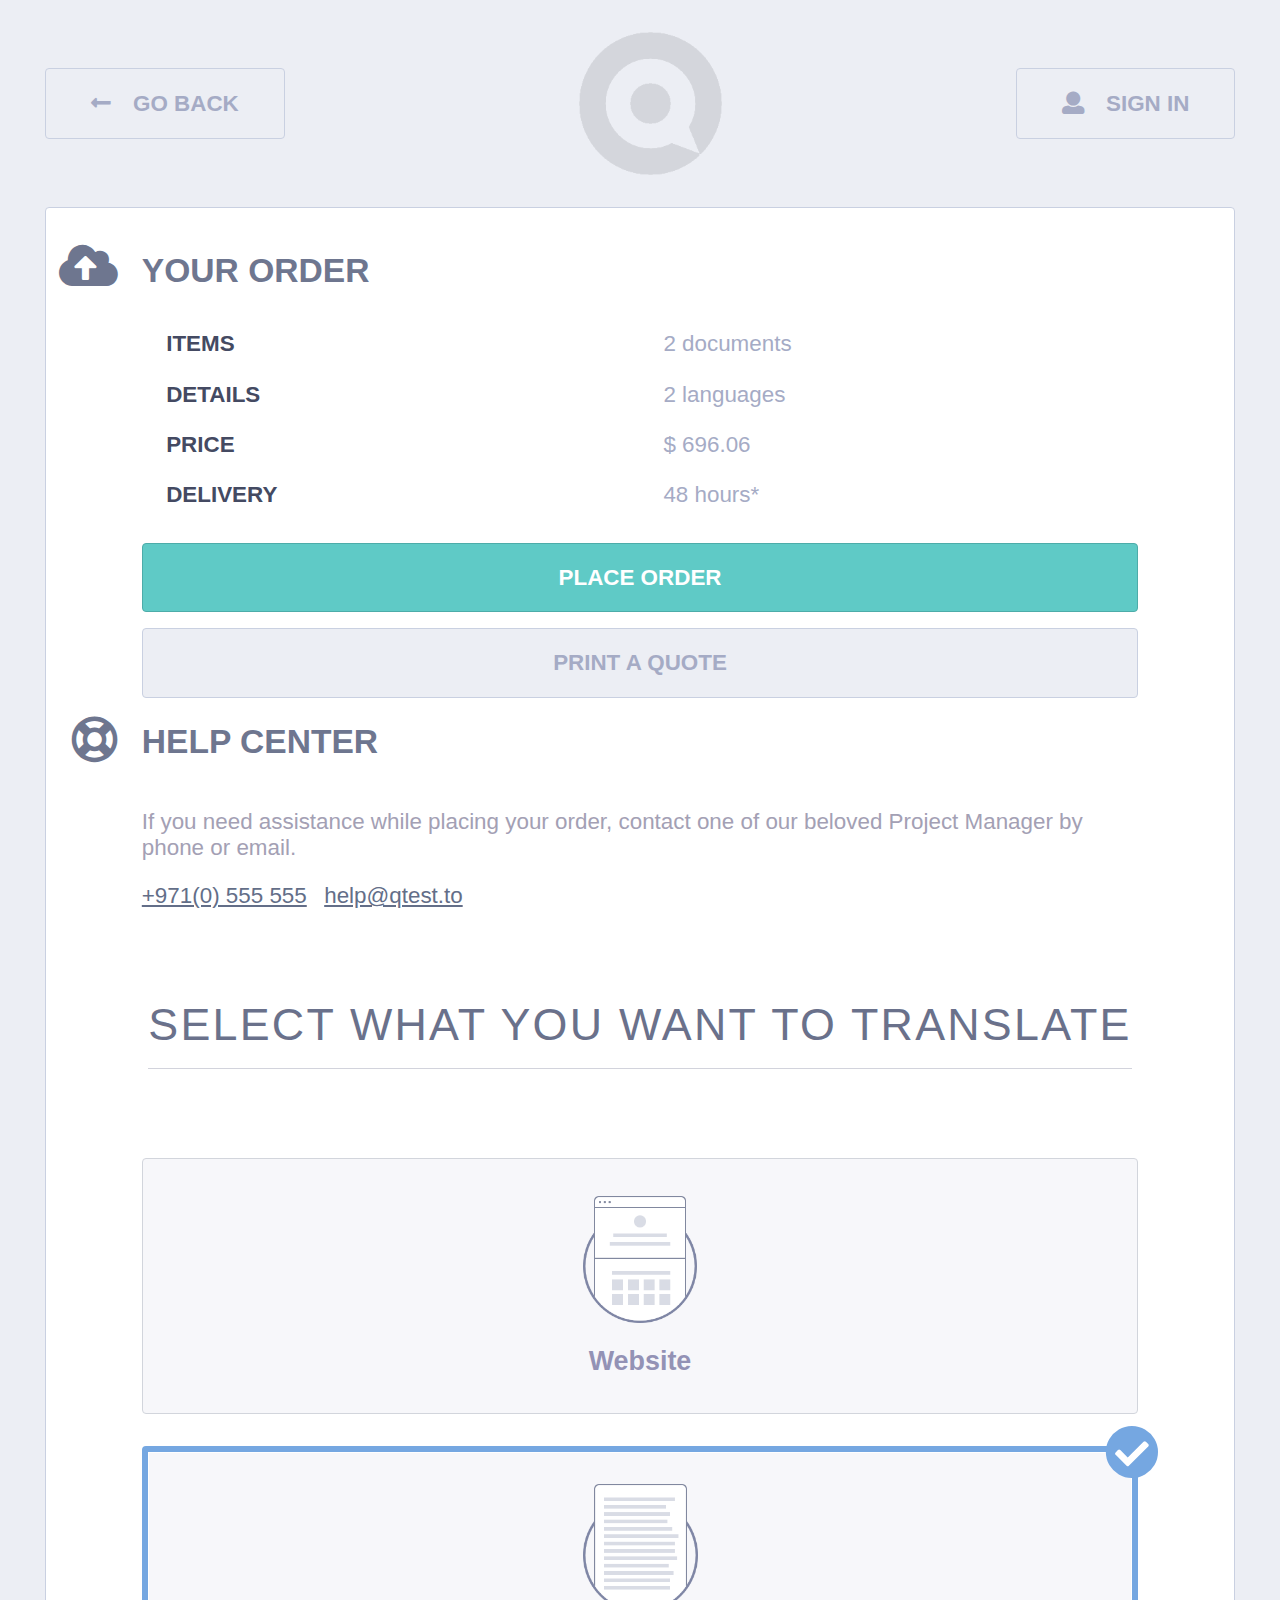
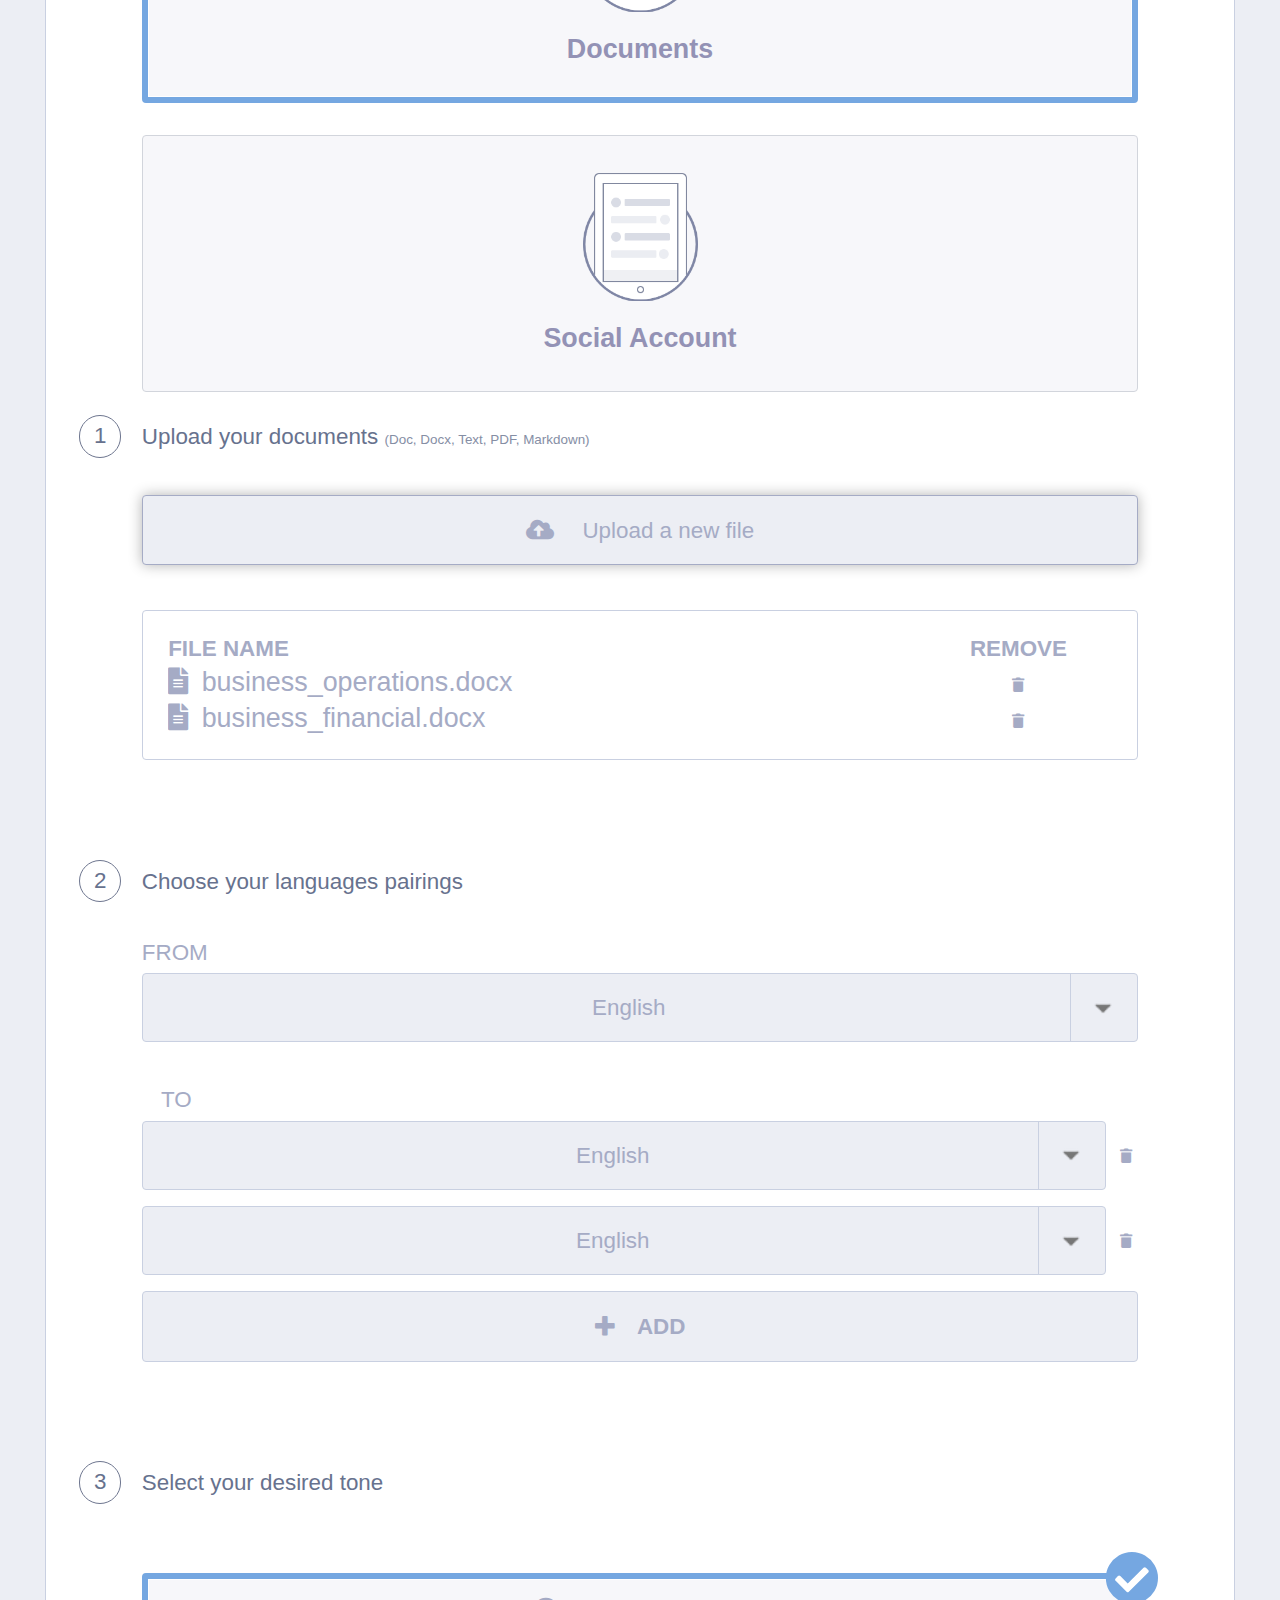
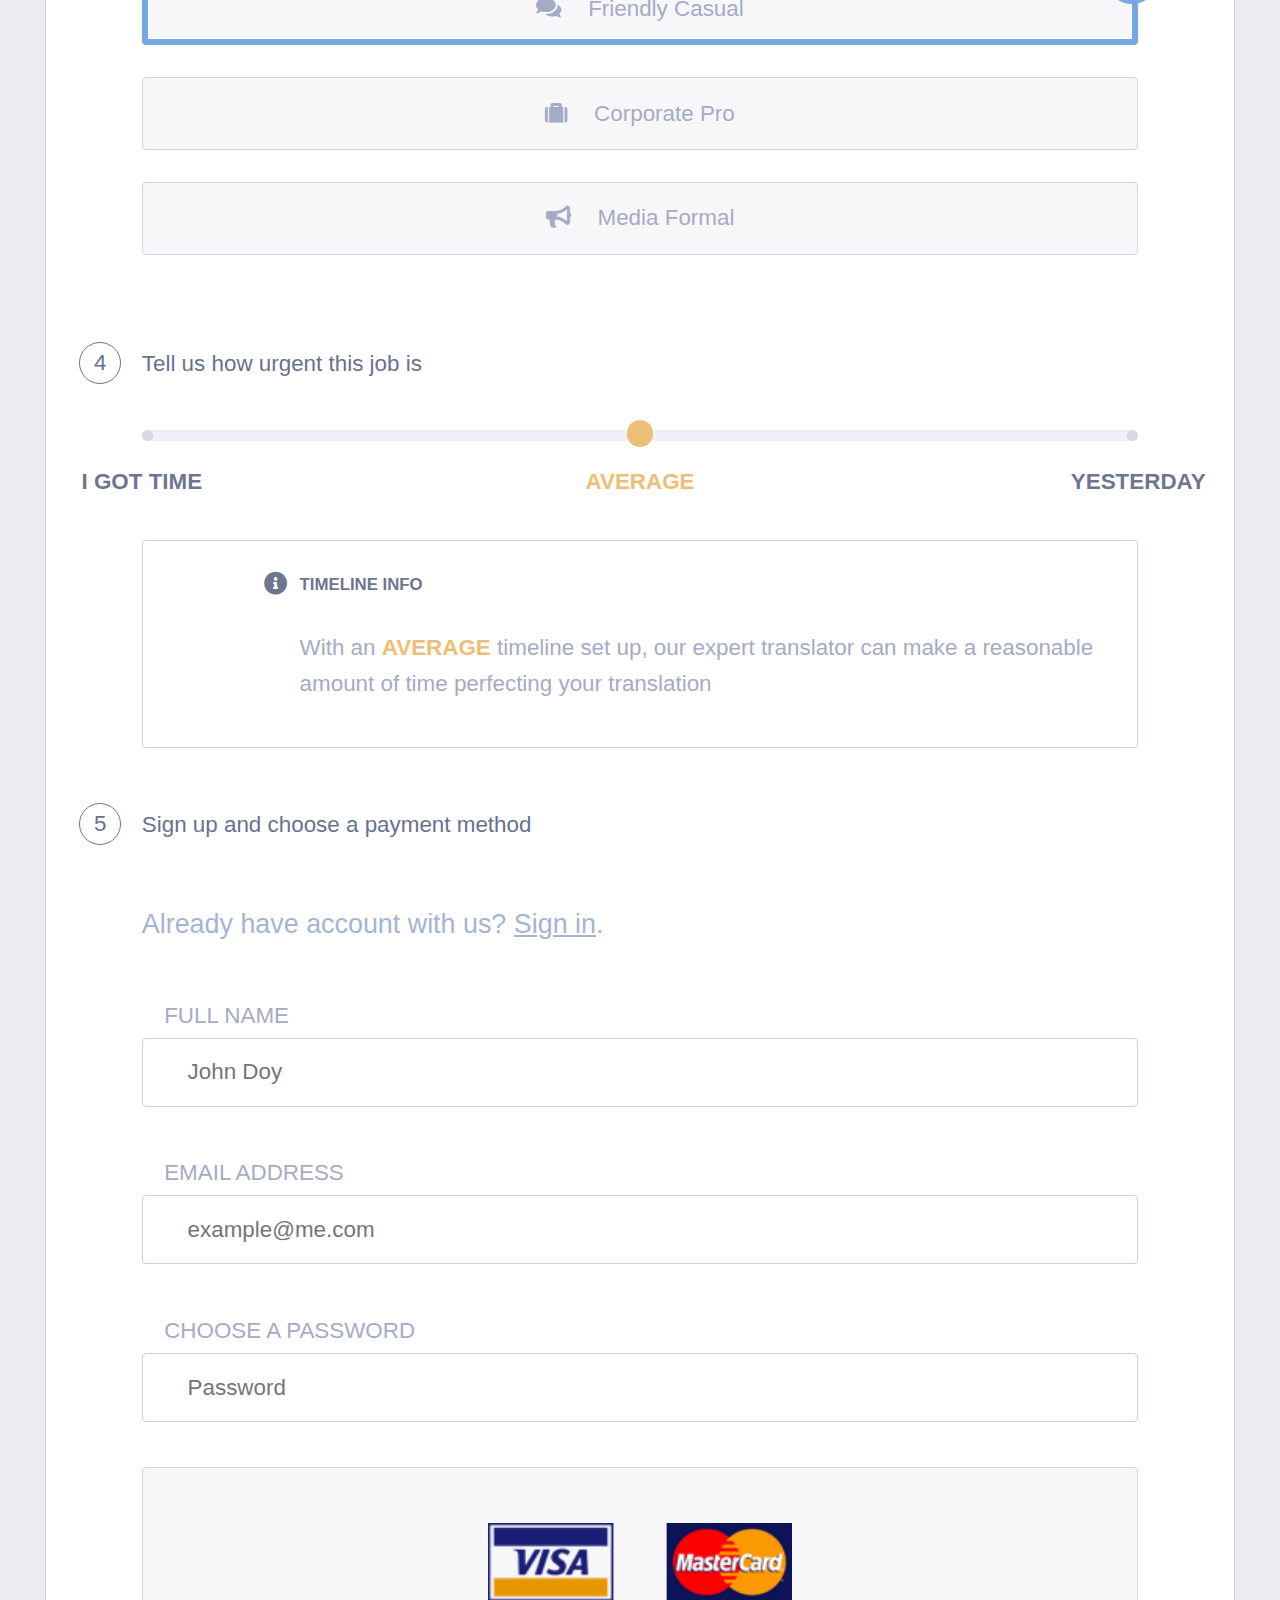
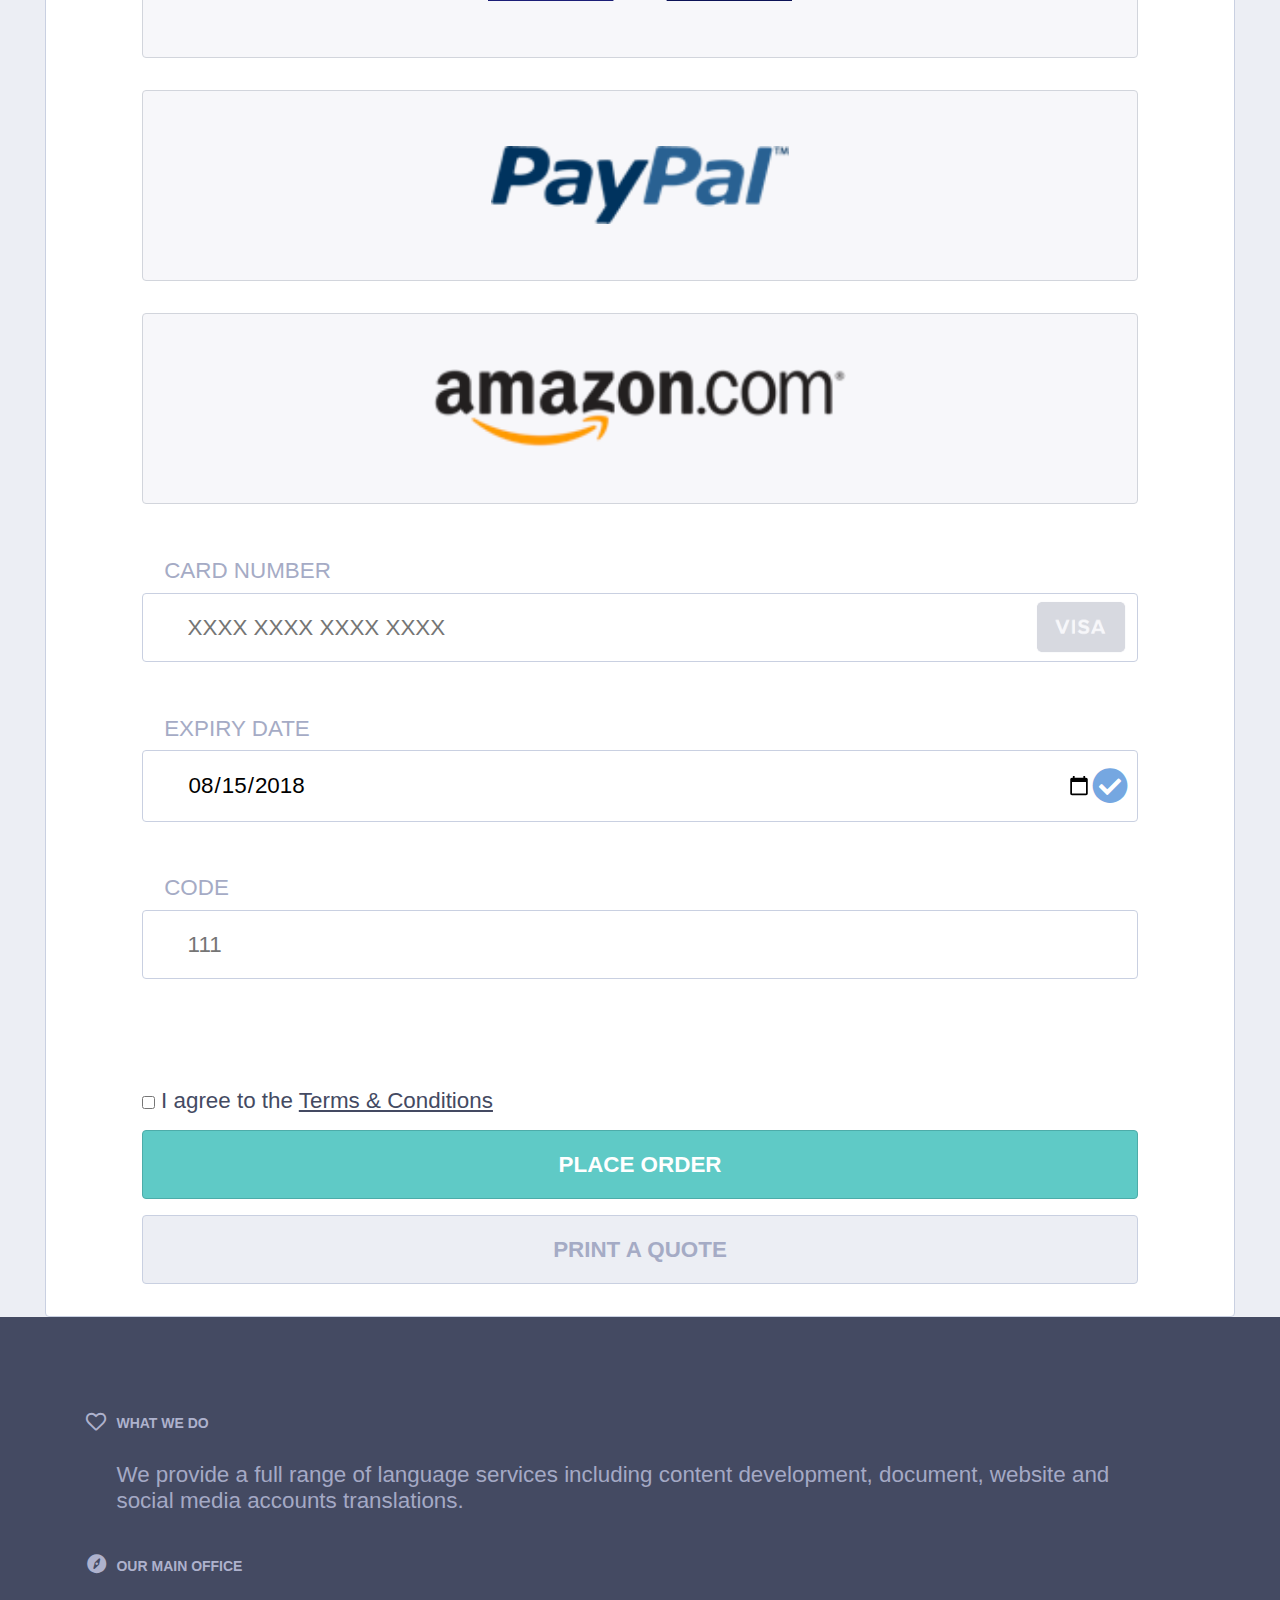
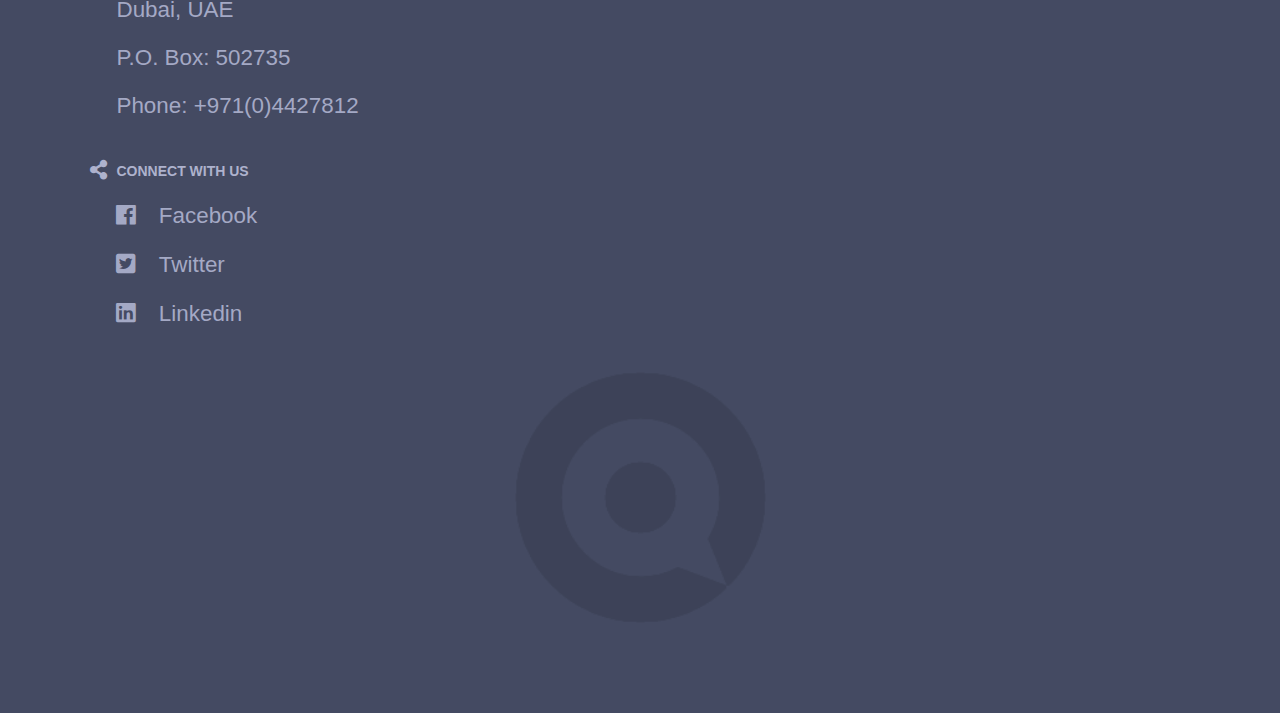
==== commit f72381dc: "workshop - part XVII" ====
--- a/index.html
+++ b/index.html
@@ -8,9 +8,9 @@
 <body>
     <header class="header">
         <div class="container">
-            <a href="javascript:void(0);" class="button button-icon fas fa-long-arrow-alt-left">go back</a>
+            <a href="javascript:void(0);" class="header-button button button-icon fas fa-long-arrow-alt-left">go back</a>
             <a href="javascript:void(0);" class="logo" title="Home">logo</a>
-            <button type="button" class="button button-icon fas fa-user">sign in</button>
+            <button type="button" class="header-button button button-icon fas fa-user">sign in</button>
         </div>
     </header>
     <main class="main">
@@ -19,7 +19,7 @@
                 <h1>Form</h1>
                 <div class="order-info">
                     <h2 class="title title-icon title-order">your order</h2>
-                    <table class="table table-summary">
+                    <table class="table table-desktop table-summary">
                         <colgroup span="4"></colgroup>
                         <thead>
                             <tr>
@@ -36,6 +36,27 @@
                                 <td>$&nbsp;696.06</td>
                                 <td>48 hours*</td>
                             </tr>
+                        </tbody>
+                    </table>
+                    <table class="table table-mobile table-summary">
+                        <colgroup span="2"></colgroup>
+                        <tbody>
+                        <tr>
+                            <th>items</th>
+                            <td>2 documents</td>
+                        </tr>
+                        <tr>
+                            <th>details</th>
+                            <td>2 languages</td>
+                        </tr>
+                        <tr>
+                            <th>price</th>
+                            <td>$&nbsp;696.06</td>
+                        </tr>
+                        <tr>
+                            <th>delivery</th>
+                            <td>48 hours*</td>
+                        </tr>
                         </tbody>
                     </table>
                 </div>
@@ -139,9 +160,9 @@
                     </fieldset>
                     <fieldset class="form-group count-group fieldset-unstyled lang-group">
                         <legend class="legend-styled">Choose your languages pairings</legend>
-                        <div class="form-group-row">
-                            <label for="langFrom" class="label">from</label>
-                            <select class="select" id="langFrom" title="select original language">
+                        <div class="form-group-row form-group-horizontal">
+                            <label for="langFrom" class="form-group-col label">from</label>
+                            <select class="form-group-col select" id="langFrom" title="select original language">
                                 <option value="ar">Arabic</option>
                                 <option value="zh">Chinese (Mandarin)</option>
                                 <option value="nl">Dutch</option>
@@ -152,31 +173,36 @@
                                 <option value="uk">Ukrainian</option>
                             </select>
                         </div>
-                        <div class="form-group-row">
-                            <label for="langTo" class="label">To</label>
-                            <select class="select" id="langTo" title="select language to translate">
-                                <option value="ar">Arabic</option>
-                                <option value="zh">Chinese (Mandarin)</option>
-                                <option value="nl">Dutch</option>
-                                <option value="en" selected>English</option>
-                                <option value="fr">French</option>
-                                <option value="de">German</option>
-                                <option value="pt">Portuguese</option>
-                                <option value="uk">Ukrainian</option>
-                            </select>
-                            <label for="langTo2" class="lang-additional">additional language</label>
-                            <select class="select" id="langTo2" title="select language to translate">
-                                <option value="ar">Arabic</option>
-                                <option value="zh">Chinese (Mandarin)</option>
-                                <option value="nl">Dutch</option>
-                                <option value="en" selected>English</option>
-                                <option value="fr">French</option>
-                                <option value="de">German</option>
-                                <option value="pt">Portuguese</option>
-                                <option value="uk">Ukrainian</option>
-                            </select>
-                            <button type="button" class="icon-button button-remove lang-additional" data-lang="langTo2" title="remove additional language">remove additional language</button>
-                            <button type="button" class="button button-icon button-add fas fa-plus" title="add language">add</button>
+                        <div class="form-group-row form-group-horizontal">
+                            <label for="langTo" class="form-group-col label">To</label>
+                            <div class="form-group-col lang-group-wrapper">
+                                <select class="select" id="langTo" title="select language to translate">
+                                    <option value="ar">Arabic</option>
+                                    <option value="zh">Chinese (Mandarin)</option>
+                                    <option value="nl">Dutch</option>
+                                    <option value="en" selected>English</option>
+                                    <option value="fr">French</option>
+                                    <option value="de">German</option>
+                                    <option value="pt">Portuguese</option>
+                                    <option value="uk">Ukrainian</option>
+                                </select>
+                                <button type="button" class="icon-button button-remove lang-additional" data-lang="langTo" title="remove language">remove additional language</button>
+                            </div>
+                            <div class="form-group-col lang-group-wrapper">
+                                <label for="langTo2" class="lang-additional">additional language</label>
+                                <select class="select" id="langTo2" title="select language to translate">
+                                    <option value="ar">Arabic</option>
+                                    <option value="zh">Chinese (Mandarin)</option>
+                                    <option value="nl">Dutch</option>
+                                    <option value="en" selected>English</option>
+                                    <option value="fr">French</option>
+                                    <option value="de">German</option>
+                                    <option value="pt">Portuguese</option>
+                                    <option value="uk">Ukrainian</option>
+                                </select>
+                                <button type="button" class="icon-button button-remove lang-additional" data-lang="langTo2" title="remove language">remove additional language</button>
+                            </div>
+                            <button type="button" class="form-group-col button button-icon button-add fas fa-plus" title="add language">add</button>
                         </div>
                     </fieldset>
                     <fieldset class="count-group tones-group fieldset-unstyled">
@@ -307,13 +333,15 @@
                             </div>
                         </div>
                     </fieldset>
-                    <div class="form-group finalize-group text-right">
-                        <input id="terms" name="terms" type="checkbox" />
-                        <label for="terms">I agree to the
-                            <a href="javascript:void(0);" class="link">Terms&nbsp;&amp;&nbsp;Conditions</a>
-                        </label>
-                        <button type="submit" class="button button-primary">place order</button>
-                        <button type="button" class="button button-secondary">print a quote</button>
+                    <div class="form-group finalize-group form-group-horizontal">
+                        <div class="form-group-col">
+                            <input id="terms" name="terms" type="checkbox" />
+                            <label for="terms">I agree to the
+                                <a href="javascript:void(0);" class="link">Terms&nbsp;&amp;&nbsp;Conditions</a>
+                            </label>
+                        </div>
+                        <button type="submit" class="form-group-col button button-primary">place order</button>
+                        <button type="button" class="form-group-col button button-secondary">print a quote</button>
                     </div>
                 </form>
             </section>
--- a/src/styles/main.css
+++ b/src/styles/main.css
@@ -18,7 +18,7 @@
 }
 
 body {
-    font-size: var(--font-size-base);
+    font-size: calc(var(--font-size-base) * 1.6);
     font-family: var(--font-family-base);
     background-color: var(--bg-base-color);
 }
@@ -85,6 +85,13 @@
     color: #a5abc5;
     background: #eceef4;
     cursor: pointer;
+}
+
+.button:not(.header-button),
+.select {
+    width: 100%;
+    box-sizing: border-box;
+    text-align: center;
 }
 
 .button {
@@ -172,6 +179,11 @@
     margin-top: -.2em;
 }
 
+h1.title-icon:before,
+h2.title-icon:before {
+    font-size: 1.4em;
+}
+
 .title-order:before {
     content: '\f382';
 }
@@ -195,9 +207,13 @@
     color: #a5abc5;
 }
 
-.table-summary th {
+.table-summary.table-desktop th {
     width: 25%;
     color: #6d759d;
+}
+
+[class*=-desktop] {
+    display: none;
 }
 
 .bordered {
@@ -226,7 +242,28 @@
     color: #a5abc5;
 }
 
-.table th, .table td {
+.table-files-list col:nth-child(2),
+.table-files-list col:nth-child(3),
+.table-files-list th:nth-child(2),
+.table-files-list th:nth-child(3),
+.table-files-list td:nth-child(2),
+.table-files-list td:nth-child(3) {
+    display: none;
+}
+
+.table.table-desktop th, .table.table-desktop td {
+    padding: .5em 1em;
+    overflow: hidden;
+    text-overflow: ellipsis;
+}
+
+.table.table-mobile th, .table.table-mobile td {
+    padding: .5em 1em;
+    overflow: hidden;
+    text-overflow: ellipsis;
+}
+
+.table.table-mobile th, .table.table-mobile td {
     padding: .5em 1em;
     overflow: hidden;
     text-overflow: ellipsis;
@@ -513,13 +550,31 @@
     text-shadow: 0 0 10px #76a7e1;
 }
 
-.form-group-row, .form-group-col {
+.form-group-row, :not(.form-group-horizontal) > .form-group-col {
     margin-bottom: 2em;
 }
 
 .lang-group .select,
 .lang-group .button {
-    margin-left: 1.2rem;
+    /*margin-left: 1.2rem;*/ /*ToDo: revert for desktop*/
+}
+
+.form-group-horizontal > .form-group-col:not(:first-child) {
+    margin-top: 1rem;
+}
+
+.form-group-horizontal > .label + .form-group-col {
+    margin-top: .5rem;
+}
+
+.lang-group-wrapper {
+    display: flex;
+    flex-wrap: nowrap;
+    justify-content: space-between;
+}
+
+.lang-group-wrapper .select:not(:nth-last-child(1)) {
+    margin-right: .5rem;
 }
 
 .lang-group .label:first-child {
@@ -883,7 +938,7 @@
     background-position: right 3em center;
 }
 
-.form-group-col .label {
+:not(.form-group-horizontal) > .form-group-col .label {
     display: inline-block;
     margin: .4em 1em;
 }
@@ -893,7 +948,7 @@
 }
 
 .finalize-group .button {
-    margin-left: 1em;
+    /*margin-left: 1em;*/ /*ToDo: revert for desktop*/
 }
 
 .finalize-group input[type=checkbox] {
@@ -955,6 +1010,8 @@
 }
 
 .footer .logo {
+    width: 24%;
+    padding-bottom: 24%;
     margin: auto;
 }
 
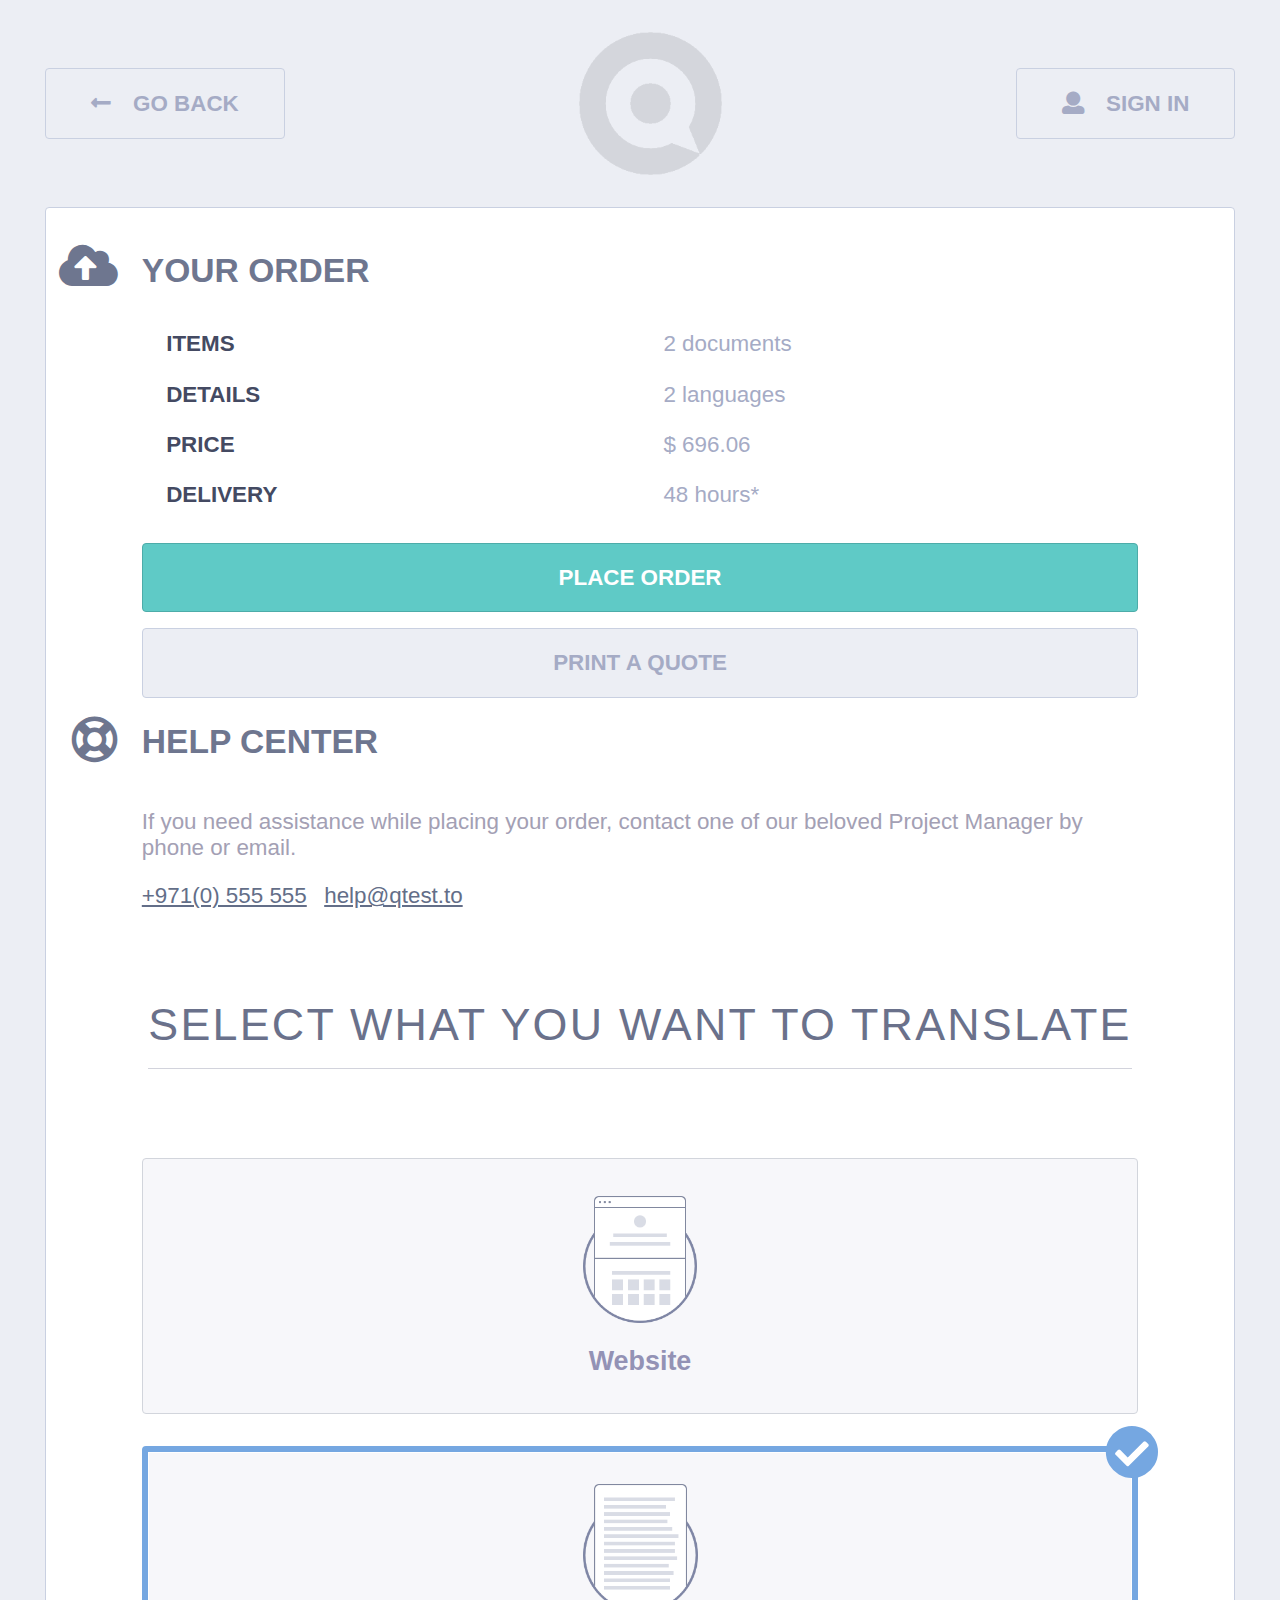
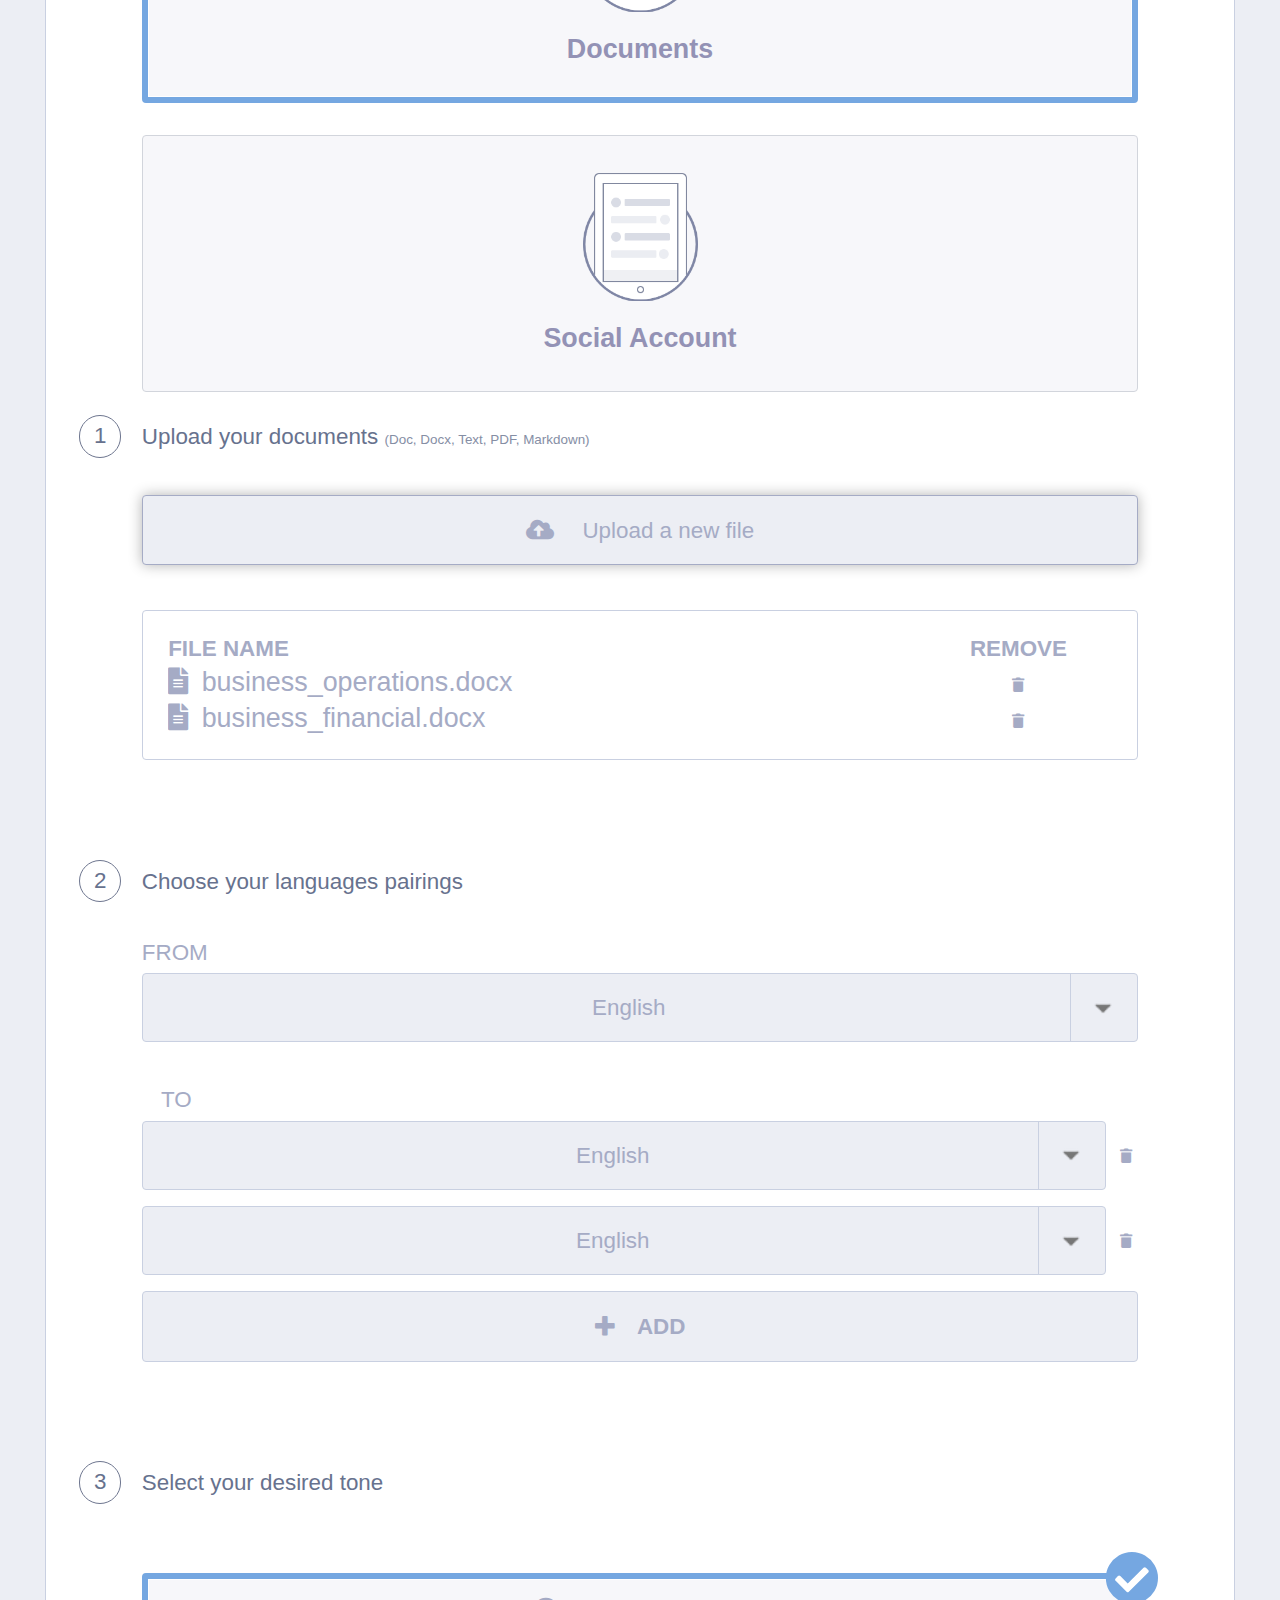
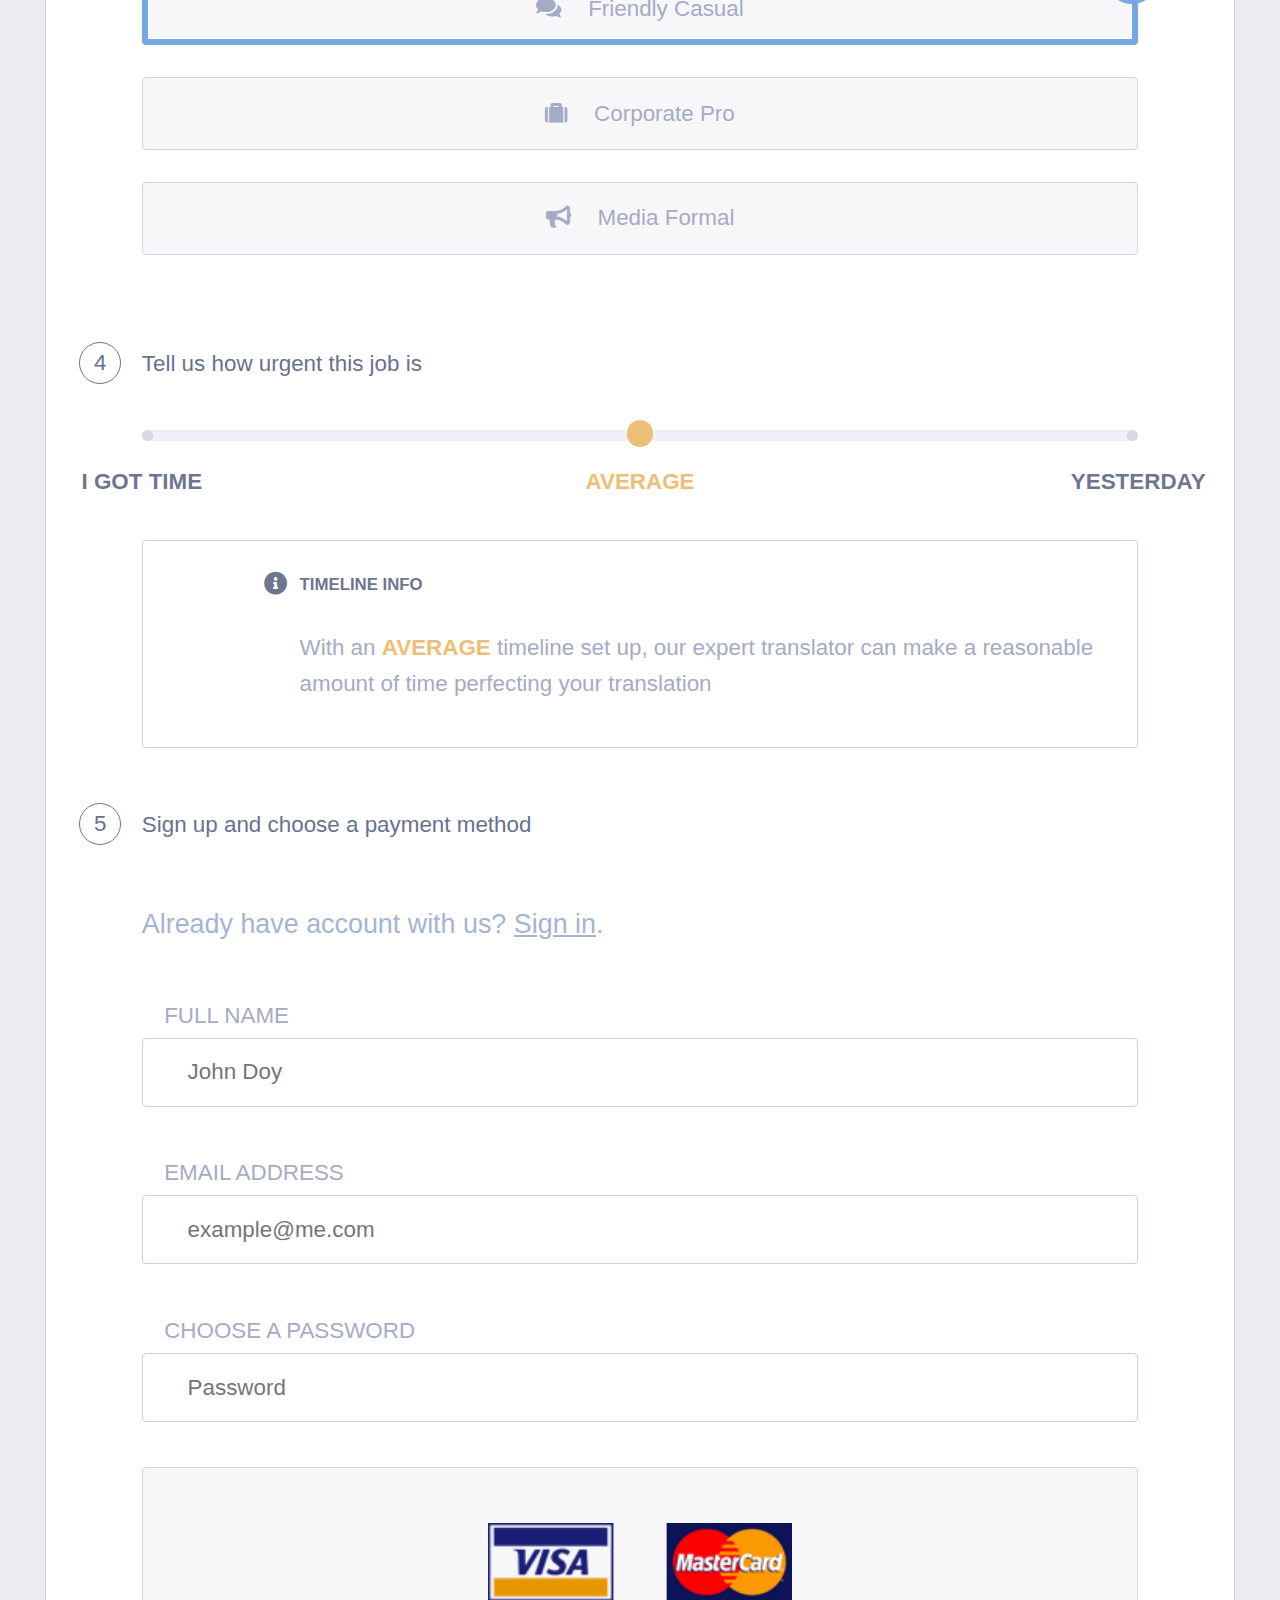
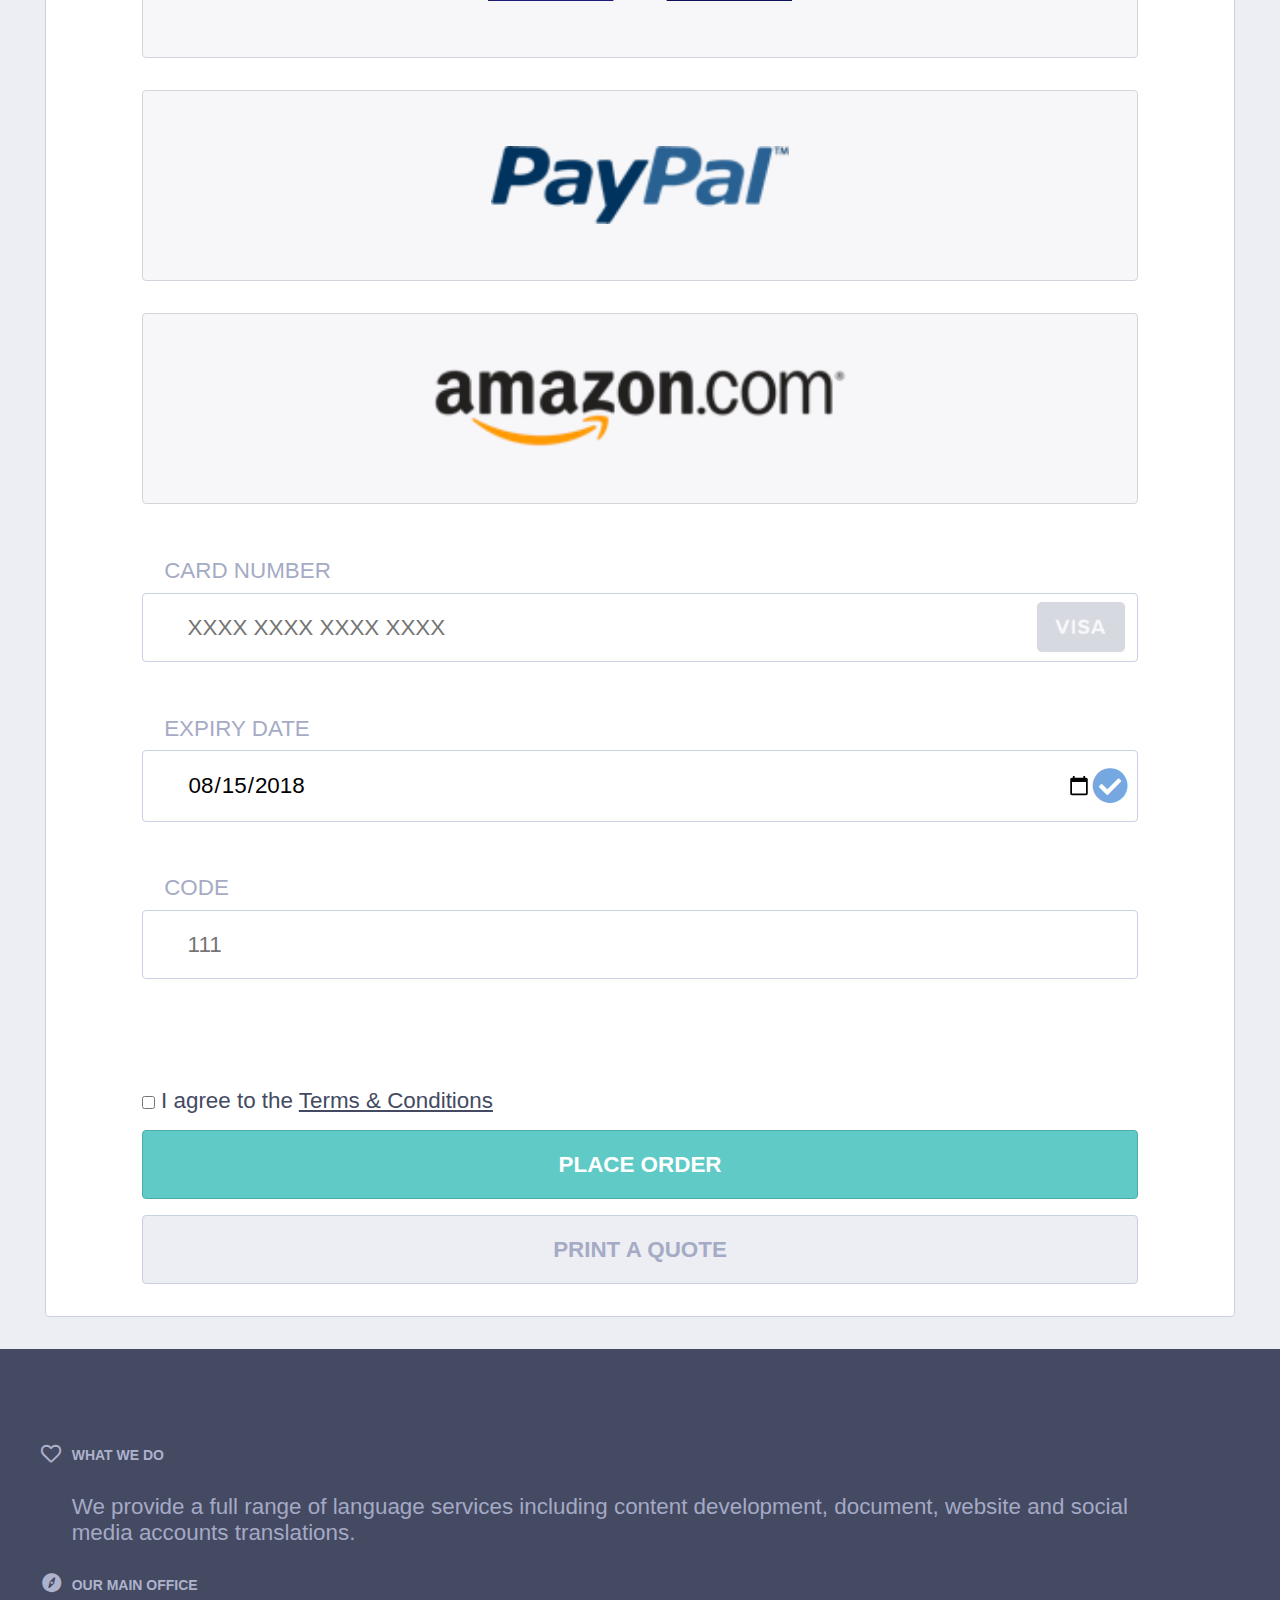
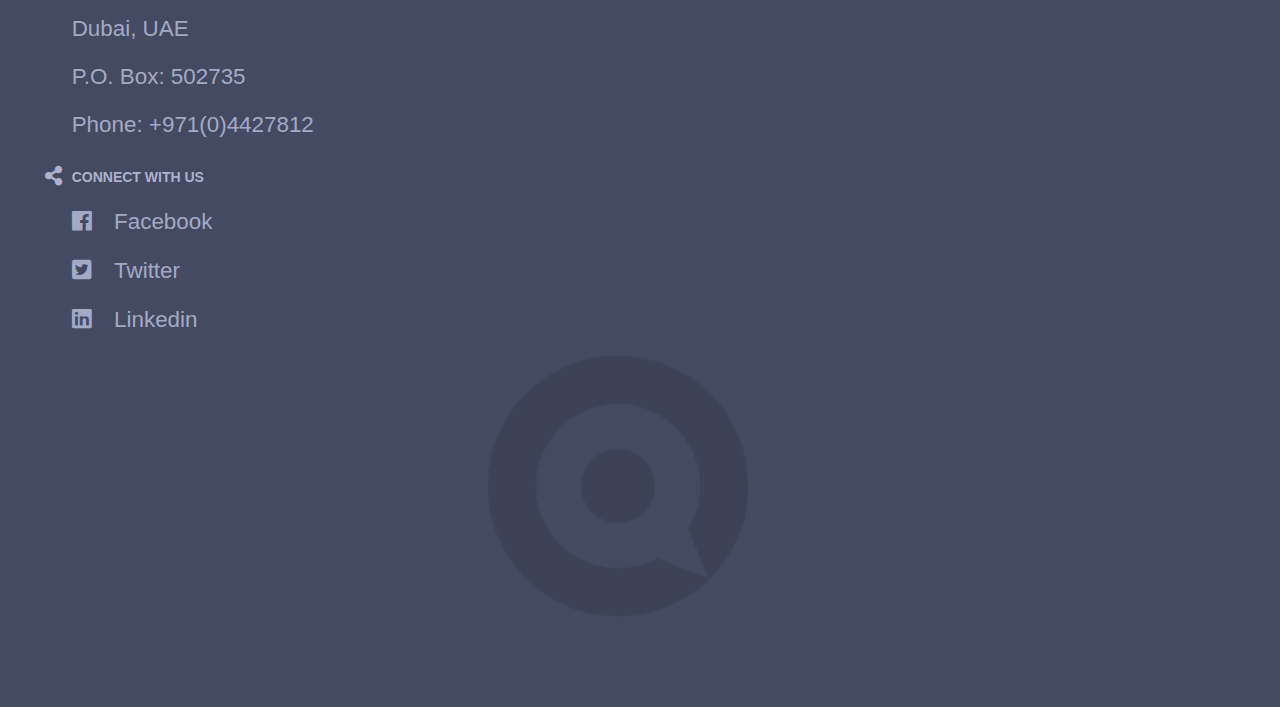
==== commit 067a2897: "workshop - part XVIII" ====
--- a/index.html
+++ b/index.html
@@ -89,15 +89,15 @@
                 <label for="social" class="translate-type translate-type-social">
                     <span class="translate-title">Social account</span>
                 </label>
-                <form action="#" class="form" id="formOrder">
-                    <fieldset class="form-group count-group fieldset-unstyled" data-translate="website">
+                <form action="#" class="form grid grid-wrap" id="formOrder">
+                    <fieldset class="form-group count-group fieldset-unstyled fr-3" data-translate="website">
                         <legend class="legend-styled">Paste URL to your website</legend>
                         <div class="form-group-row">
                             <label for="sourceURL">Paste URL:</label>
                             <input type="url" id="sourceURL" name="sourceURL">
                         </div>
                     </fieldset>
-                    <fieldset class="form-group count-group documents-group fieldset-unstyled" data-translate="documents">
+                    <fieldset class="form-group count-group documents-group fieldset-unstyled fr-3" data-translate="documents">
                         <legend class="legend-styled">Upload your documents <small class="details">(Doc, Docx, Text, PDF, Markdown)</small></legend>
                         <div class="form-group-row">
                             <input type="file"
@@ -143,7 +143,7 @@
                             </table>
                         </div>
                     </fieldset>
-                    <fieldset class="form-group count-group fieldset-unstyled" data-translate="social">
+                    <fieldset class="form-group count-group fieldset-unstyled fr-3" data-translate="social">
                         <legend class="legend-styled">Select social account</legend>
                         <div class="form-group-row">
                             <input type="radio" name="socialAccounts" id="socialFb">
@@ -158,7 +158,7 @@
                             <input type="text" id="socialId" name="socialId">
                         </div>
                     </fieldset>
-                    <fieldset class="form-group count-group fieldset-unstyled lang-group">
+                    <fieldset class="form-group count-group fieldset-unstyled lang-group fr-3">
                         <legend class="legend-styled">Choose your languages pairings</legend>
                         <div class="form-group-row form-group-horizontal">
                             <label for="langFrom" class="form-group-col label">from</label>
@@ -205,7 +205,7 @@
                             <button type="button" class="form-group-col button button-icon button-add fas fa-plus" title="add language">add</button>
                         </div>
                     </fieldset>
-                    <fieldset class="count-group tones-group fieldset-unstyled">
+                    <fieldset class="count-group tones-group fieldset-unstyled fr-1">
                         <legend class="legend-styled">Select your desired tone</legend>
                         <input class="tone-input" type="radio" id="toneFriendly" name="tones" checked />
                         <label class="tone-label tone-friendly" for="toneFriendly">
@@ -220,7 +220,7 @@
                             <span class="tone-title tone-icon fas fa-bullhorn">Media&nbsp;Formal</span>
                         </label>
                     </fieldset>
-                    <fieldset class="count-group fieldset-unstyled">
+                    <fieldset class="count-group fieldset-unstyled fr-2">
                         <legend class="legend-styled">Tell us how urgent this job is</legend>
                         <div class="range-wrap time-line">
                             <div class="range-input-wrap">
@@ -237,7 +237,7 @@
                             <p>With an <span class="info-link" data-title="the sum of the numbers divided by how many numbers are being averaged">average</span> timeline set up, our expert translator can make a reasonable amount of time perfecting your translation</p>
                         </div>
                     </fieldset>
-                    <fieldset class="form-group count-group fieldset-unstyled">
+                    <fieldset class="form-group count-group fieldset-unstyled fr-3">
                         <legend class="legend-styled">Sign up and choose a payment method</legend>
                         <p class="form-group-row signup-text">Already have account with us? <a href="javascript:void(0);" class="link">Sign in</a>.</p>
                         <div class="form-group-row">
@@ -333,7 +333,7 @@
                             </div>
                         </div>
                     </fieldset>
-                    <div class="form-group finalize-group form-group-horizontal">
+                    <div class="form-group finalize-group form-group-horizontal fr-3">
                         <div class="form-group-col">
                             <input id="terms" name="terms" type="checkbox" />
                             <label for="terms">I agree to the
@@ -349,11 +349,11 @@
     </main>
     <footer class="footer theme-dark">
         <div class="container grid">
-            <div class="col-1">
+            <div class="fr-1">
                 <h1 class="title title-icon far title-heart">What we do</h1>
                 <p>We provide a full range of language services including content development, document, website and social media accounts translations.</p>
             </div>
-            <div class="col-1">
+            <div class="fr-1">
                 <h1 class="title title-icon title-compass">Our main office</h1>
                 <address>
                     <p>Dubai, UAE</p>
@@ -361,7 +361,7 @@
                     <p>Phone: <a href="tel:+97104427812" class="link-styled">+971(0)4427812</a></p>
                 </address>
             </div>
-            <div class="col-1">
+            <div class="fr-1">
                 <h1 class="title title-icon title-share-alt">Connect with us</h1>
                 <ul class="list-unstyled social-links">
                     <li><a href="javascript:void(0);" class="link-styled social-link fb-icon">Facebook</a></li>
@@ -369,7 +369,7 @@
                     <li><a href="javascript:void(0);" class="link-styled social-link ln-icon">Linkedin</a></li>
                 </ul>
             </div>
-            <div class="col-auto">
+            <div class="fr-auto">
                 <a href="javascript:void(0);" class="logo">logo</a>
             </div>
         </div>
--- a/src/styles/main.css
+++ b/src/styles/main.css
@@ -145,6 +145,10 @@
 
 .button-icon:before {
     padding-right: 1em;
+}
+
+.main {
+    margin: 2rem auto;
 }
 
 .main > .container {
